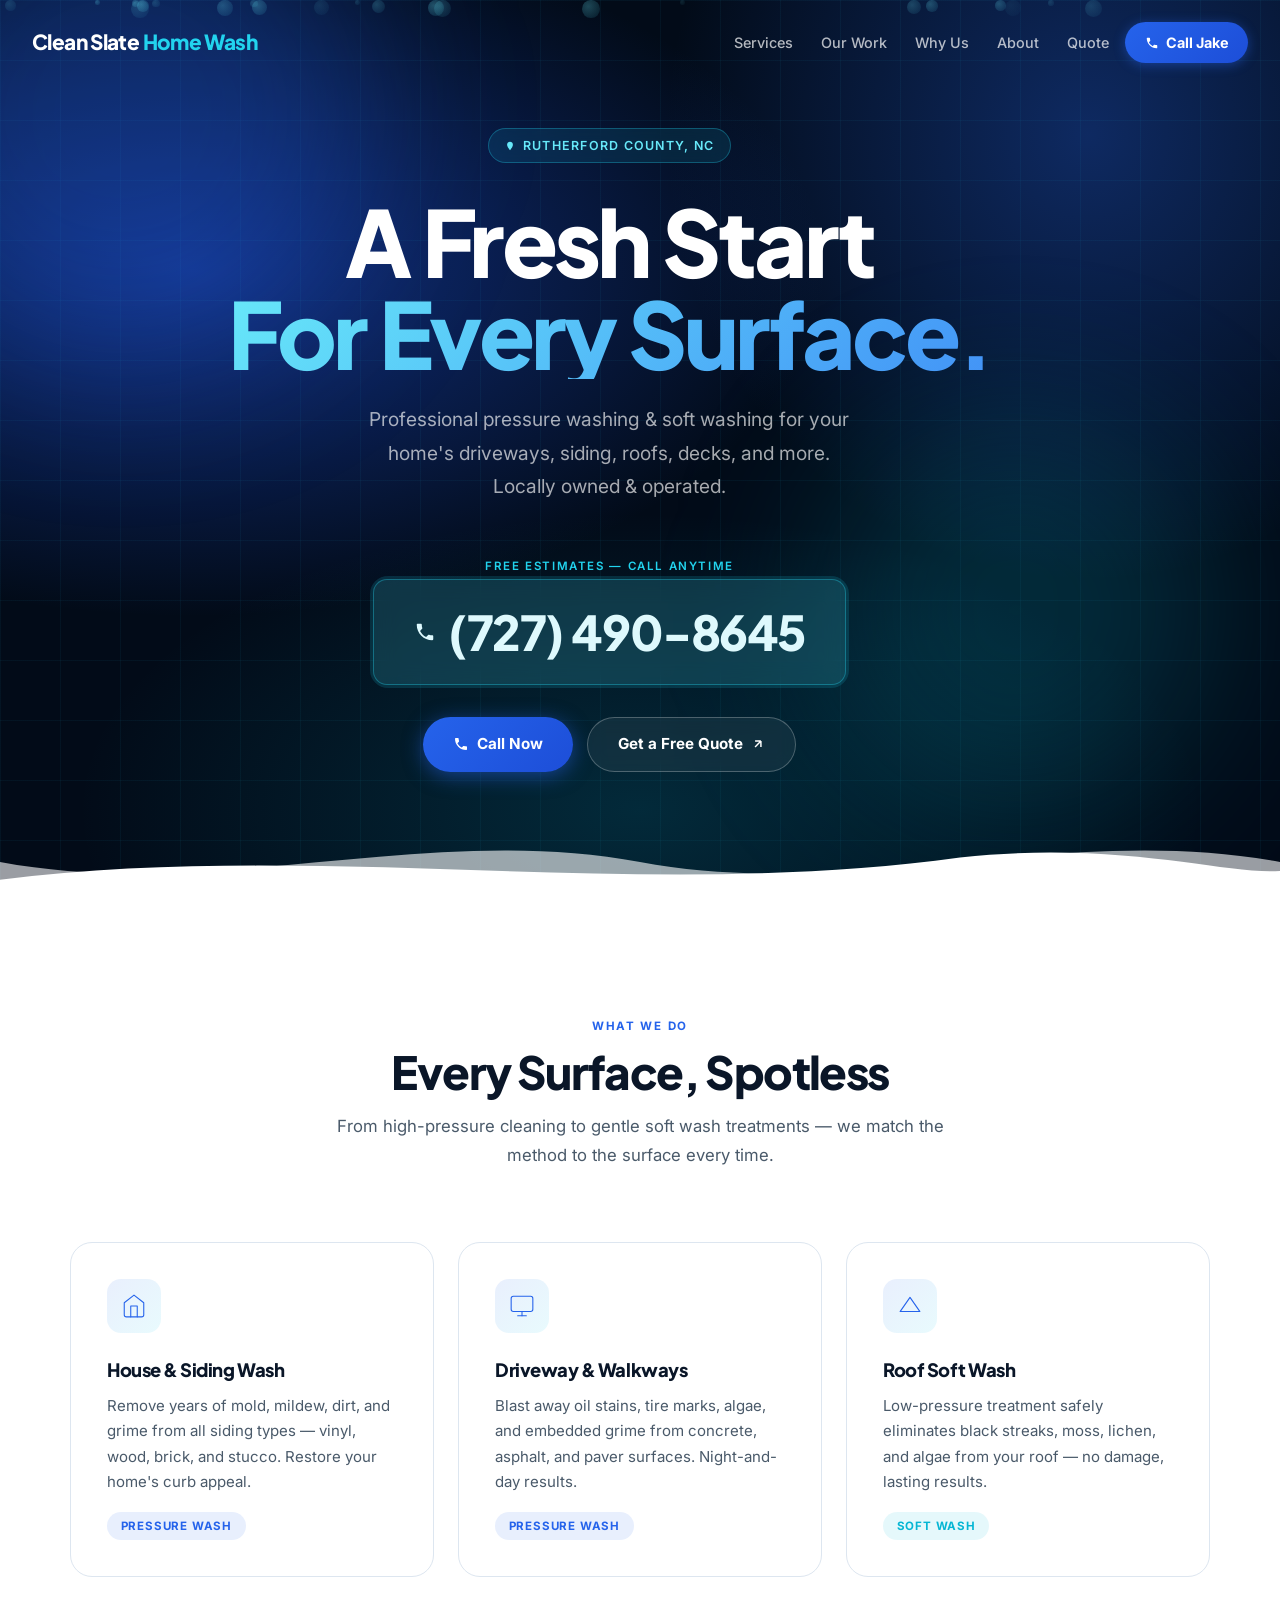
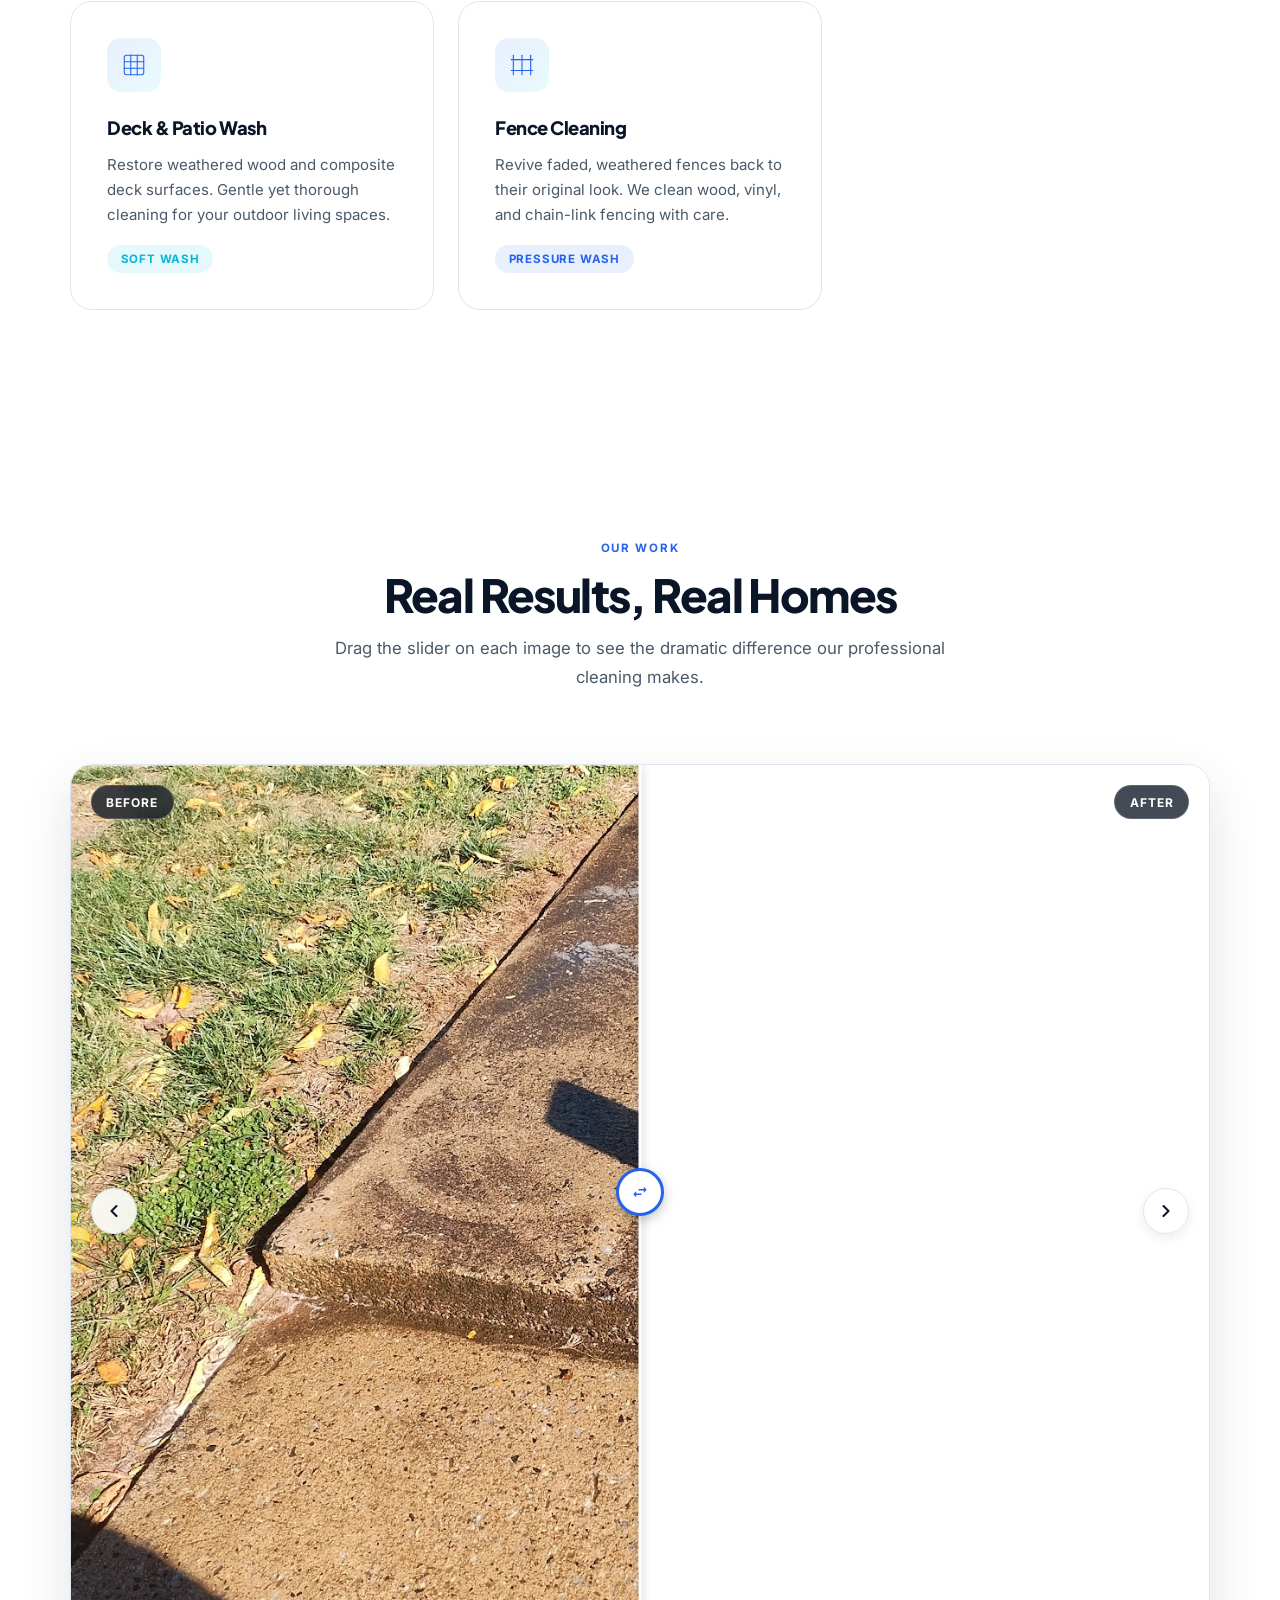
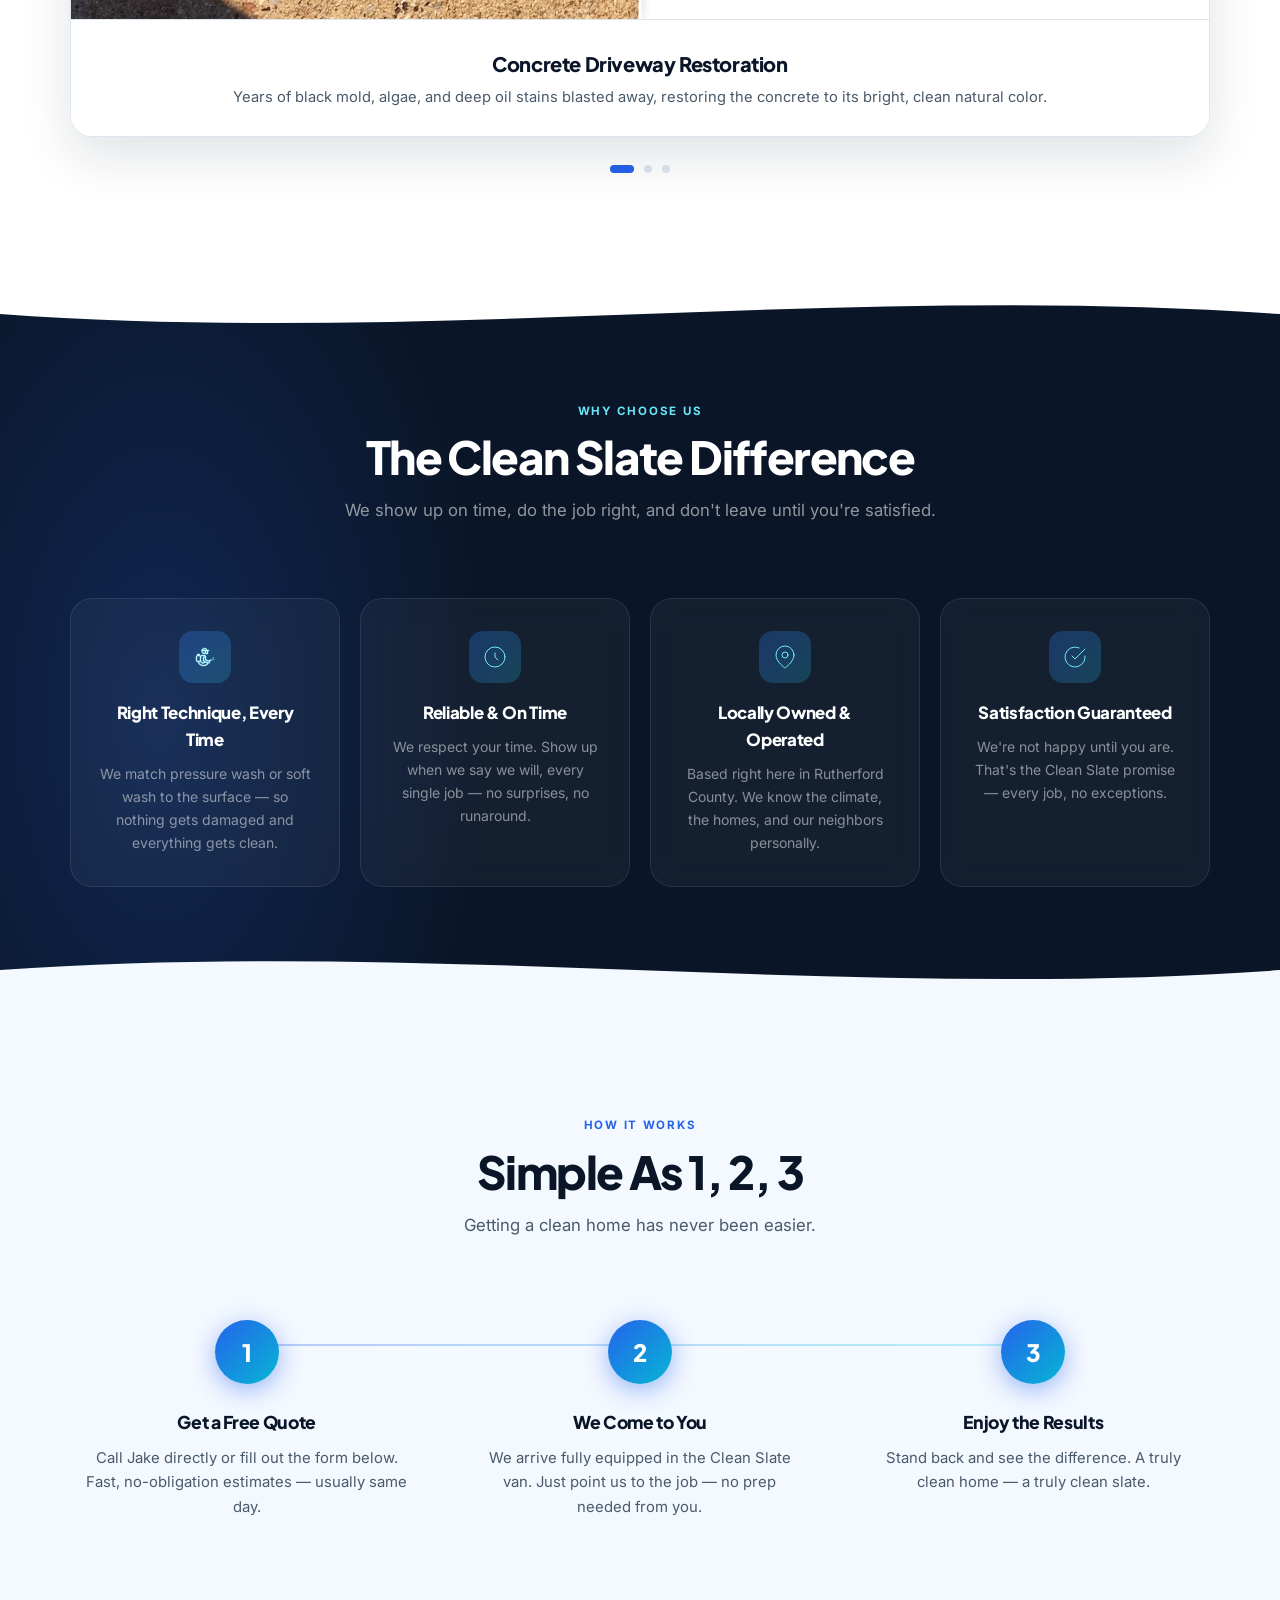
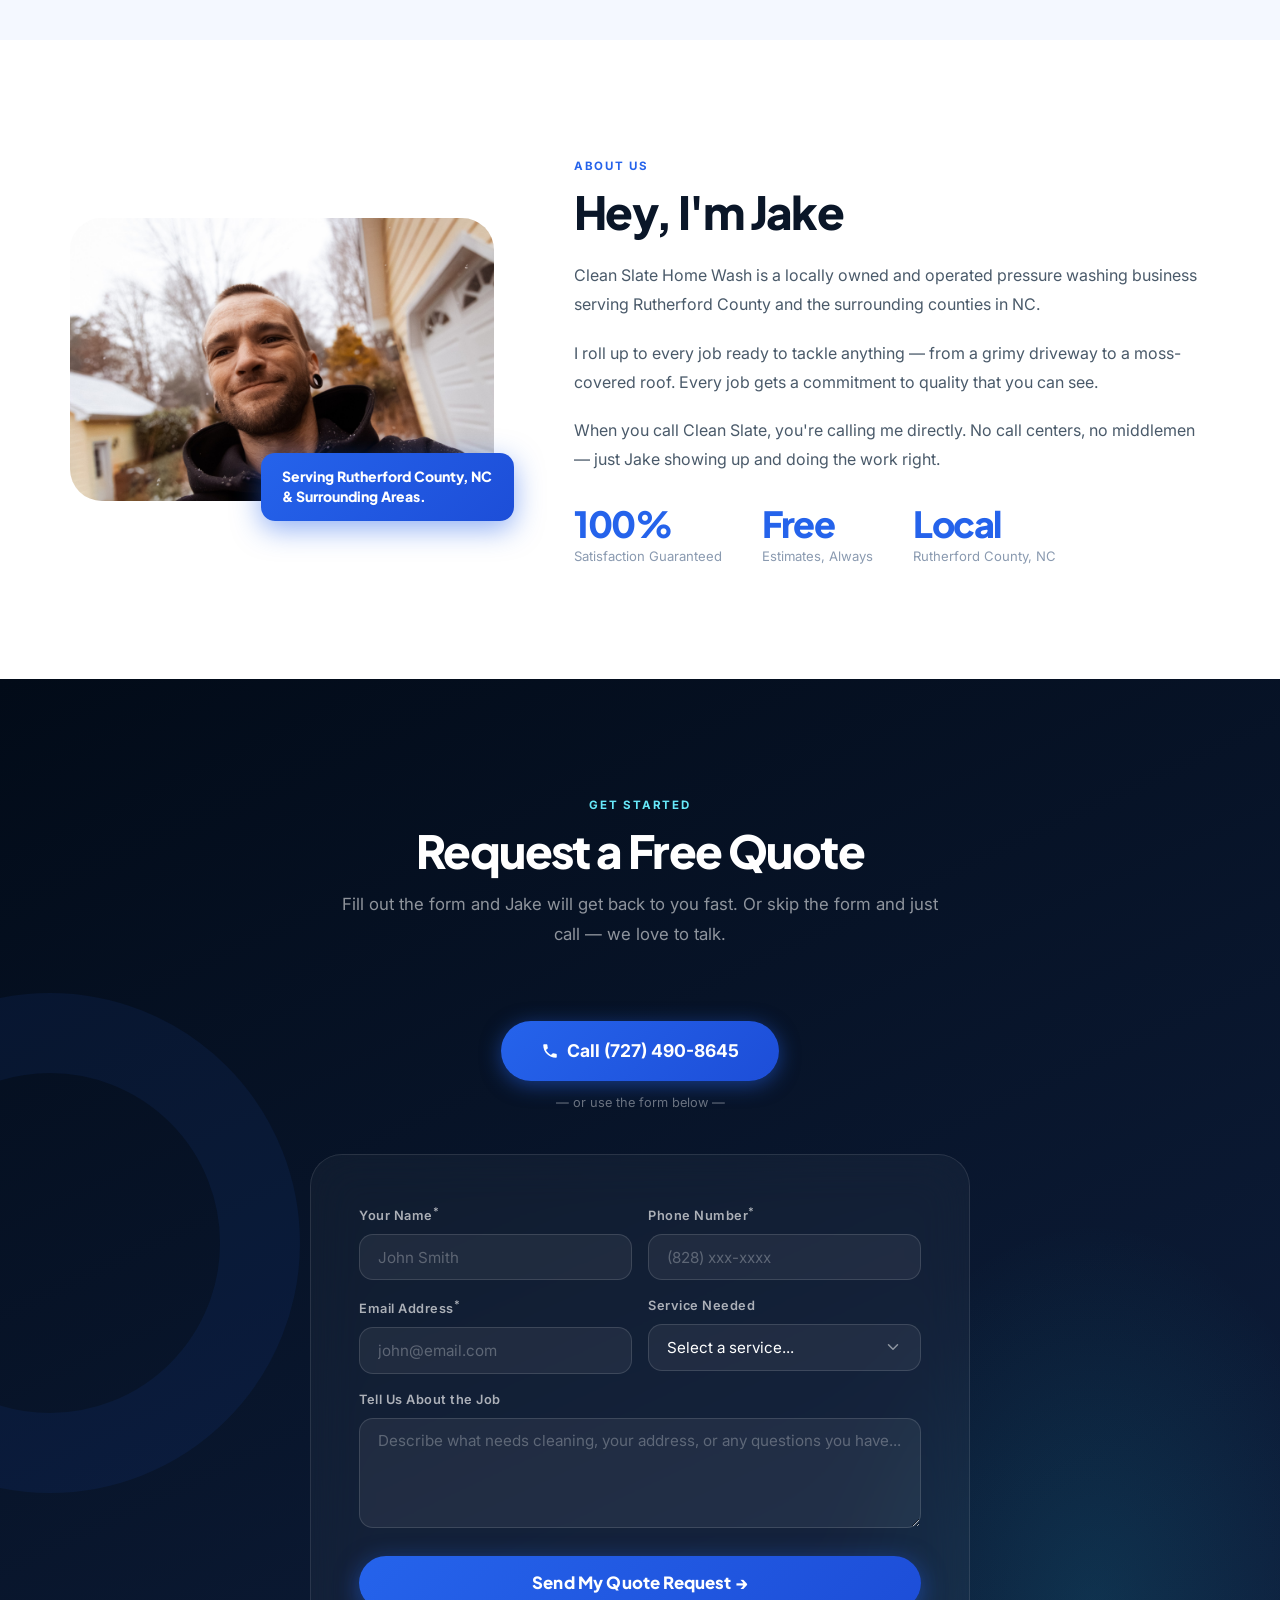
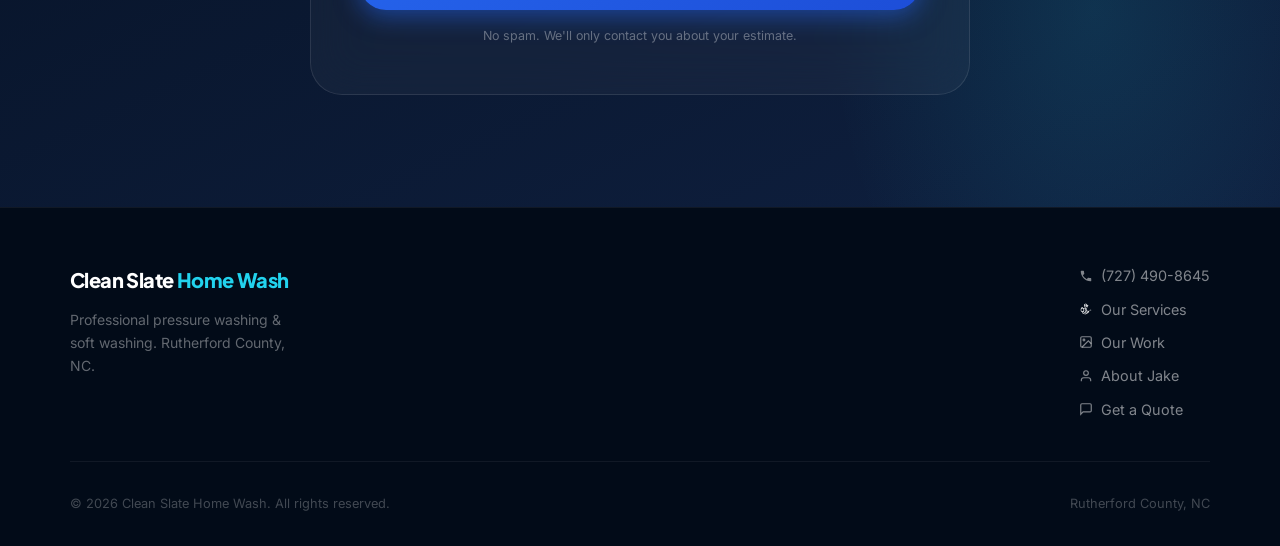
==== index.html @ 09da4b46 "stylesheet unlink" ====
<!DOCTYPE html>
<html lang="en">

<head>
  <meta charset="UTF-8">
  <meta name="viewport" content="width=device-width, initial-scale=1.0">
  <meta name="description"
    content="Clean Slate Home Wash — Professional pressure washing & soft washing in Rutherford County, NC. Driveways, siding, roofs, decks. Call Jake for a free quote!">
  <link rel="icon" href="data:image/svg+xml,%3Csvg xmlns='http://www.w3.org/2000/svg' viewBox='0 0 32 32'%3E%3Cpath d='M16 3C16 3 7 13.5 7 20a9 9 0 0 0 18 0C25 13.5 16 3 16 3Z' fill='%237CCDF4'/%3E%3C/svg%3E">
    <title>Clean Slate Home Wash | Rutherford County, NC</title>
  <link rel="preconnect" href="https://fonts.googleapis.com">
  <link rel="preconnect" href="https://fonts.gstatic.com" crossorigin>
  <link
    href="https://fonts.googleapis.com/css2?family=Inter:wght@300;400;500;600;700&family=Plus+Jakarta+Sans:wght@500;600;700;800;900&display=swap"
    rel="stylesheet">
   <!--<link rel="stylesheet" href="styles.css"> -->
<style>
    /* ============================
       RESET & CUSTOM PROPERTIES
    ============================ */
    *,
    *::before,
    *::after {
      box-sizing: border-box;
      margin: 0;
      padding: 0;
    }

    :root {
      --navy-950: #020b18;
      --navy-900: #050e1e;
      --navy-800: #0a1628;
      --navy-700: #0f2040;
      --navy-600: #163060;
      --blue-500: #1d4ed8;
      --blue-400: #2563eb;
      --blue-300: #3b82f6;
      --cyan-500: #06b6d4;
      --cyan-400: #22d3ee;
      --cyan-300: #67e8f9;
      --white: #ffffff;
      --off-white: #f4f8ff;
      --gray-50: #f0f4fa;
      --gray-100: #dde6f0;
      --gray-400: #8a9ab0;
      --gray-600: #4a5a6a;
      --font-body: 'Inter', system-ui, sans-serif;
      --font-display: 'Plus Jakarta Sans', system-ui, sans-serif;
      --radius: 14px;
      --radius-lg: 22px;
      --radius-xl: 32px;
    }

    html {
      scroll-behavior: smooth;
    }

    body {
      font-family: var(--font-body);
      background: var(--white);
      color: var(--navy-800);
      overflow-x: hidden;
      line-height: 1.6;
    }

    /* ============================
       NAVIGATION
    ============================ */
    nav {
      position: fixed;
      top: 0;
      left: 0;
      right: 0;
      z-index: 200;
      padding: 1.4rem 2rem;
      display: flex;
      align-items: center;
      justify-content: space-between;
      transition: all 0.4s cubic-bezier(0.4, 0, 0.2, 1);
    }

    nav.scrolled {
      background: rgba(5, 14, 30, 0.88);
      backdrop-filter: blur(24px);
      -webkit-backdrop-filter: blur(24px);
      padding: 0.9rem 2rem;
      border-bottom: 1px solid rgba(34, 211, 238, 0.12);
      box-shadow: 0 8px 32px rgba(0, 0, 0, 0.3);
    }

    .nav-logo {
      font-family: var(--font-display);
      font-weight: 900;
      font-size: 1.3rem;
      color: var(--white);
      text-decoration: none;
      letter-spacing: -0.03em;
      line-height: 1;
    }

    .nav-logo span {
      color: var(--cyan-400);
    }

    .nav-right {
      display: flex;
      align-items: center;
      gap: 1rem;
    }

    .nav-links {
      display: flex;
      gap: 1.75rem;
      list-style: none;
    }

    .nav-links a {
      color: rgba(255, 255, 255, 0.7);
      text-decoration: none;
      font-size: 0.9rem;
      font-weight: 500;
      transition: color 0.2s;
    }

    .nav-links a:hover {
      color: var(--white);
    }

    .nav-cta {
      display: flex;
      align-items: center;
      gap: 0.45rem;
      color: var(--white);
      text-decoration: none;
      font-weight: 700;
      font-size: 0.9rem;
      padding: 0.55rem 1.2rem;
      background: linear-gradient(135deg, var(--blue-400), var(--blue-500));
      border-radius: 50px;
      transition: all 0.3s ease;
      box-shadow: 0 2px 12px rgba(37, 99, 235, 0.45);
    }

    .nav-cta:hover {
      transform: translateY(-1px);
      box-shadow: 0 4px 20px rgba(37, 99, 235, 0.6);
    }

    @media (max-width: 680px) {
      .nav-links {
        display: none;
      }

      nav {
        padding: 1rem 1.25rem;
      }

      nav.scrolled {
        padding: 0.75rem 1.25rem;
      }
    }

    /* ============================
       HERO
    ============================ */
    #hero {
      min-height: 100vh;
      position: relative;
      display: flex;
      align-items: center;
      justify-content: center;
      overflow: hidden;
      background: var(--navy-950);
    }

    /* Multi-layer animated gradient */
    .hero-bg {
      position: absolute;
      inset: 0;
      background:
        radial-gradient(ellipse 90% 70% at 15% 30%, rgba(29, 78, 216, 0.55) 0%, transparent 55%),
        radial-gradient(ellipse 60% 90% at 85% 15%, rgba(37, 99, 235, 0.35) 0%, transparent 55%),
        radial-gradient(ellipse 80% 60% at 50% 90%, rgba(6, 182, 212, 0.18) 0%, transparent 55%),
        var(--navy-950);
      animation: heroBgShift 10s ease-in-out infinite alternate;
    }

    @keyframes heroBgShift {
      0% {
        opacity: 1;
        filter: hue-rotate(0deg);
      }

      50% {
        opacity: 0.85;
        filter: hue-rotate(8deg);
      }

      100% {
        opacity: 1;
        filter: hue-rotate(-5deg);
      }
    }

    /* Animated water grid lines */
    .hero-grid {
      position: absolute;
      inset: 0;
      background-image:
        linear-gradient(rgba(34, 211, 238, 0.05) 1px, transparent 1px),
        linear-gradient(90deg, rgba(34, 211, 238, 0.05) 1px, transparent 1px);
      background-size: 60px 60px;
      animation: gridFade 4s ease-in-out infinite alternate;
    }

    @keyframes gridFade {
      0% {
        opacity: 0.6;
      }

      100% {
        opacity: 1;
      }
    }

    /* Floating bubbles */
    .bubbles {
      position: absolute;
      inset: 0;
      pointer-events: none;
    }

    .bubble {
      position: absolute;
      border-radius: 50%;
      background: radial-gradient(circle at 35% 35%, rgba(103, 232, 249, 0.55), rgba(34, 211, 238, 0.12));
      animation: bubbleRise linear infinite;
    }

    @keyframes bubbleRise {
      0% {
        transform: translateY(110vh) scale(0.2);
        opacity: 0;
      }

      10% {
        opacity: 1;
      }

      85% {
        opacity: 0.6;
      }

      100% {
        transform: translateY(-15vh) scale(1);
        opacity: 0;
      }
    }

    /* Glow orbs */
    .hero-orb {
      position: absolute;
      border-radius: 50%;
      filter: blur(80px);
      pointer-events: none;
    }

    .orb-1 {
      width: 500px;
      height: 500px;
      background: rgba(37, 99, 235, 0.25);
      top: -15%;
      left: -10%;
      animation: orbDrift 12s ease-in-out infinite alternate;
    }

    .orb-2 {
      width: 400px;
      height: 400px;
      background: rgba(6, 182, 212, 0.18);
      bottom: 10%;
      right: 5%;
      animation: orbDrift 14s ease-in-out infinite alternate-reverse;
    }

    @keyframes orbDrift {
      0% {
        transform: translate(0, 0);
      }

      100% {
        transform: translate(40px, 30px);
      }
    }

    .hero-content {
      position: relative;
      z-index: 2;
      text-align: center;
      padding: 2rem 1.5rem;
      max-width: 840px;
    }

    .hero-badge {
      display: inline-flex;
      align-items: center;
      gap: 0.5rem;
      background: rgba(34, 211, 238, 0.1);
      border: 1px solid rgba(34, 211, 238, 0.3);
      color: var(--cyan-300);
      padding: 0.4rem 1rem;
      border-radius: 50px;
      font-size: 0.78rem;
      font-weight: 600;
      letter-spacing: 0.1em;
      text-transform: uppercase;
      margin-bottom: 2rem;
      backdrop-filter: blur(8px);
    }

    .hero-title {
      font-family: var(--font-display);
      font-size: clamp(3rem, 8vw, 5.75rem);
      font-weight: 900;
      line-height: 1.0;
      letter-spacing: -0.04em;
      color: var(--white);
      margin-bottom: 1.5rem;
    }

    .hero-title .line2 {
      display: block;
      background: linear-gradient(135deg, var(--cyan-300) 0%, var(--blue-300) 60%, var(--cyan-400) 100%);
      -webkit-background-clip: text;
      -webkit-text-fill-color: transparent;
      background-clip: text;
      background-size: 200% 200%;
      animation: gradientText 4s ease-in-out infinite alternate;
    }

    @keyframes gradientText {
      0% {
        background-position: 0% 50%;
      }

      100% {
        background-position: 100% 50%;
      }
    }

    .hero-sub {
      font-size: clamp(1rem, 2.5vw, 1.2rem);
      color: rgba(255, 255, 255, 0.65);
      max-width: 540px;
      margin: 0 auto 3rem;
      line-height: 1.75;
    }

    .hero-phone-block {
      display: inline-flex;
      flex-direction: column;
      align-items: center;
      gap: 0.25rem;
      margin-bottom: 2rem;
    }

    .hero-phone-label {
      font-size: 0.72rem;
      letter-spacing: 0.14em;
      text-transform: uppercase;
      color: var(--cyan-400);
      font-weight: 600;
    }

    .hero-phone-link {
      display: inline-flex;
      align-items: center;
      gap: 0.75rem;
      color: var(--white);
      text-decoration: none;
      font-family: var(--font-display);
      font-size: clamp(2rem, 5vw, 3rem);
      font-weight: 900;
      letter-spacing: -0.03em;
      padding: 0.85rem 2.5rem;
      background: rgba(255, 255, 255, 0.04);
      border: 1.5px solid rgba(34, 211, 238, 0.35);
      border-radius: var(--radius);
      backdrop-filter: blur(12px);
      transition: all 0.3s ease;
      position: relative;
    }

    .hero-phone-link::before {
      content: '';
      position: absolute;
      inset: -4px;
      border-radius: calc(var(--radius) + 4px);
      background: rgba(34, 211, 238, 0.15);
      animation: phonePulse 2.4s ease-out infinite;
    }

    @keyframes phonePulse {
      0% {
        transform: scale(1);
        opacity: 0.7;
      }

      100% {
        transform: scale(1.08);
        opacity: 0;
      }
    }

    .hero-phone-link:hover {
      background: rgba(34, 211, 238, 0.1);
      border-color: var(--cyan-400);
      transform: scale(1.02);
    }

    .hero-actions {
      display: flex;
      gap: 0.875rem;
      justify-content: center;
      flex-wrap: wrap;
    }

    .btn {
      display: inline-flex;
      align-items: center;
      gap: 0.5rem;
      padding: 0.875rem 1.875rem;
      border-radius: 50px;
      font-family: var(--font-body);
      font-weight: 700;
      font-size: 0.95rem;
      text-decoration: none;
      border: none;
      cursor: pointer;
      transition: all 0.3s cubic-bezier(0.4, 0, 0.2, 1);
    }

    .btn-blue {
      background: linear-gradient(135deg, var(--blue-400), var(--blue-500));
      color: var(--white);
      box-shadow: 0 4px 20px rgba(37, 99, 235, 0.5);
    }

    .btn-blue:hover {
      transform: translateY(-2px);
      box-shadow: 0 8px 32px rgba(37, 99, 235, 0.65);
    }

    .btn-ghost {
      background: rgba(255, 255, 255, 0.06);
      color: var(--white);
      border: 1.5px solid rgba(255, 255, 255, 0.25);
      backdrop-filter: blur(8px);
    }

    .btn-ghost:hover {
      border-color: rgba(34, 211, 238, 0.7);
      color: var(--cyan-300);
      background: rgba(34, 211, 238, 0.08);
      transform: translateY(-2px);
    }

    /* Scroll cue */
    /* .scroll-cue {
      position: absolute;
      bottom: 4.5rem;
      left: 50%;
      transform: translateX(-50%);
      display: flex;
      flex-direction: column;
      align-items: center;
      gap: 0.4rem;
      color: rgba(255,255,255,0.35);
      font-size: 0.7rem;
      letter-spacing: 0.12em;
      text-transform: uppercase;
      animation: scrollBounce 2s ease-in-out infinite;
    } */
    @keyframes scrollBounce {

      0%,
      100% {
        transform: translateX(-50%) translateY(0);
      }

      50% {
        transform: translateX(-50%) translateY(7px);
      }
    }

    /* Wave bottom */
    .hero-wave {
      position: absolute;
      bottom: -2px;
      left: 0;
      width: 100%;
      overflow: hidden;
      line-height: 0;
    }

    .hero-wave svg {
      display: block;
      width: 100%;
    }

    /* ============================
       SECTION BASE STYLES
    ============================ */
    section {
      position: relative;
    }

    .container {
      max-width: 1140px;
      margin: 0 auto;
      padding: 0 2rem;
    }

    .section-pad {
      padding: 7rem 0;
    }

    .section-header {
      text-align: center;
      max-width: 620px;
      margin: 0 auto 4.5rem;
    }

    .eyebrow {
      display: inline-block;
      font-size: 0.72rem;
      font-weight: 700;
      letter-spacing: 0.15em;
      text-transform: uppercase;
      color: var(--blue-400);
      margin-bottom: 0.75rem;
    }

    .eyebrow.light {
      color: var(--cyan-300);
    }

    .section-title {
      font-family: var(--font-display);
      font-size: clamp(1.9rem, 4vw, 2.85rem);
      font-weight: 900;
      letter-spacing: -0.035em;
      line-height: 1.1;
      color: var(--navy-800);
      margin-bottom: 0.875rem;
    }

    .section-title.light {
      color: var(--white);
    }

    .section-desc {
      font-size: 1.05rem;
      line-height: 1.75;
      color: var(--gray-600);
    }

    .section-desc.light {
      color: rgba(255, 255, 255, 0.55);
    }

    /* ============================
       SERVICES
    ============================ */
    #services {
      background: var(--white);
    }

    .services-grid {
      display: grid;
      grid-template-columns: repeat(auto-fit, minmax(300px, 1fr));
      gap: 1.5rem;
    }

    .service-card {
      background: var(--white);
      border: 1.5px solid var(--gray-100);
      border-radius: var(--radius-lg);
      padding: 2.25rem;
      transition: all 0.35s cubic-bezier(0.25, 0.46, 0.45, 0.94);
      position: relative;
      overflow: hidden;
    }

    .service-card::after {
      content: '';
      position: absolute;
      top: 0;
      left: 0;
      right: 0;
      height: 3px;
      background: linear-gradient(90deg, var(--blue-400), var(--cyan-400));
      opacity: 0;
      transition: opacity 0.3s ease;
    }

    .service-card:hover {
      transform: translateY(-7px);
      border-color: rgba(37, 99, 235, 0.18);
      box-shadow: 0 24px 64px rgba(10, 22, 40, 0.13);
    }

    .service-card:hover::after {
      opacity: 1;
    }

    .service-icon-wrap {
      width: 54px;
      height: 54px;
      background: linear-gradient(135deg, rgba(37, 99, 235, 0.1), rgba(34, 211, 238, 0.1));
      border-radius: 14px;
      display: flex;
      align-items: center;
      justify-content: center;
      margin-bottom: 1.35rem;
      transition: transform 0.3s ease;
    }

    .service-card:hover .service-icon-wrap {
      transform: scale(1.1) rotate(-3deg);
    }

    .service-icon-wrap svg {
      width: 26px;
      height: 26px;
      stroke: var(--blue-400);
    }

    .service-name {
      font-family: var(--font-display);
      font-size: 1.15rem;
      font-weight: 800;
      color: var(--navy-800);
      margin-bottom: 0.55rem;
      letter-spacing: -0.025em;
    }

    .service-body {
      color: var(--gray-600);
      font-size: 0.94rem;
      line-height: 1.68;
    }

    .service-pill {
      display: inline-block;
      margin-top: 1.1rem;
      font-size: 0.72rem;
      font-weight: 700;
      letter-spacing: 0.07em;
      text-transform: uppercase;
      padding: 0.3rem 0.85rem;
      border-radius: 50px;
    }

    .pill-pressure {
      background: rgba(37, 99, 235, 0.1);
      color: var(--blue-400);
    }

    .pill-soft {
      background: rgba(6, 182, 212, 0.1);
      color: var(--cyan-500);
    }

    /* ============================
       WHY US (dark)
    ============================ */
    #why-us {
      background: var(--navy-800);
      overflow: hidden;
    }

    #why-us::before {
      content: '';
      position: absolute;
      top: -30%;
      left: -15%;
      width: 55%;
      height: 180%;
      background: radial-gradient(ellipse, rgba(37, 99, 235, 0.22) 0%, transparent 65%);
      pointer-events: none;
    }

    .why-wave-top {
      position: absolute;
      top: -2px;
      left: 0;
      width: 100%;
      overflow: hidden;
      line-height: 0;
    }

    .why-wave-top svg {
      display: block;
      width: 100%;
    }

    .why-wave-bot {
      position: absolute;
      bottom: -2px;
      left: 0;
      width: 100%;
      overflow: hidden;
      line-height: 0;
    }

    .why-wave-bot svg {
      display: block;
      width: 100%;
    }

    .why-grid {
      display: grid;
      grid-template-columns: repeat(auto-fit, minmax(220px, 1fr));
      gap: 1.25rem;
    }

    .why-card {
      background: rgba(255, 255, 255, 0.04);
      border: 1px solid rgba(255, 255, 255, 0.09);
      border-radius: var(--radius-lg);
      padding: 2rem 1.75rem;
      text-align: center;
      backdrop-filter: blur(12px);
      transition: all 0.3s ease;
      mix-blend-mode: screen;
    }

    .why-card:hover {
      background: rgba(255, 255, 255, 0.08);
      border-color: rgba(34, 211, 238, 0.3);
      transform: translateY(-5px);
    }

    .why-icon-wrap {
      width: 52px;
      height: 52px;
      background: linear-gradient(135deg, rgba(37, 99, 235, 0.3), rgba(34, 211, 238, 0.2));
      border-radius: 14px;
      display: flex;
      align-items: center;
      justify-content: center;
      margin: 0 auto 1.1rem;
    }

    .why-icon-wrap svg {
      width: 24px;
      height: 24px;
      stroke: var(--cyan-300);
    }

    .why-title {
      font-family: var(--font-display);
      font-size: 1.05rem;
      font-weight: 800;
      color: var(--white);
      margin-bottom: 0.5rem;
      letter-spacing: -0.02em;
    }

    .why-body {
      color: rgba(255, 255, 255, 0.5);
      font-size: 0.875rem;
      line-height: 1.65;
    }

    /* ============================
       PROCESS
    ============================ */
    #process {
      background: var(--off-white);
    }

    .process-row {
      display: grid;
      grid-template-columns: repeat(3, 1fr);
      gap: 2.5rem;
      position: relative;
    }

    /* Connecting line */
    .process-row::before {
      content: '';
      position: absolute;
      top: 32px;
      left: calc(16.66% + 1rem);
      right: calc(16.66% + 1rem);
      height: 2px;
      background: linear-gradient(90deg, var(--blue-400), var(--cyan-400));
      opacity: 0.3;
    }

    @media (max-width: 640px) {
      .process-row {
        grid-template-columns: 1fr;
      }

      .process-row::before {
        display: none;
      }
    }

    .process-step {
      text-align: center;
      padding: 0.5rem 1rem;
    }

    .step-num {
      width: 64px;
      height: 64px;
      background: linear-gradient(135deg, var(--blue-400), var(--cyan-500));
      border-radius: 50%;
      display: flex;
      align-items: center;
      justify-content: center;
      margin: 0 auto 1.5rem;
      font-family: var(--font-display);
      font-size: 1.5rem;
      font-weight: 900;
      color: var(--white);
      box-shadow: 0 6px 24px rgba(37, 99, 235, 0.45);
      position: relative;
      z-index: 1;
    }

    .step-title {
      font-family: var(--font-display);
      font-size: 1.1rem;
      font-weight: 800;
      color: var(--navy-800);
      margin-bottom: 0.6rem;
      letter-spacing: -0.02em;
    }

    .step-body {
      font-size: 0.93rem;
      color: var(--gray-600);
      line-height: 1.65;
    }

    /* ============================
       ABOUT
    ============================ */
    #about {
      background: var(--white);
    }

    .about-grid {
      display: grid;
      grid-template-columns: 1fr 1.5fr;
      gap: 5rem;
      align-items: center;
    }

    @media (max-width: 760px) {
      .about-grid {
        grid-template-columns: 1fr;
        gap: 2.5rem;
      }
    }

    .about-visual {
      position: relative;
    }

    .van-card {
      background: linear-gradient(150deg, var(--navy-700), var(--navy-600));
      border-radius: var(--radius-xl);
      /* aspect-ratio: 4/5; */
      display: flex;
      flex-direction: column;
      align-items: center;
      justify-content: center;
      gap: 1rem;
      position: relative;
      overflow: hidden;
    }

    /* CSS van illustration */
    .van-svg-wrap {
      position: relative;
      z-index: 1;
    }

    .van-glow {
      position: absolute;
      inset: 0;
      background: radial-gradient(ellipse 70% 60% at 50% 60%, rgba(37, 99, 235, 0.35) 0%, transparent 65%);
    }

    .van-label {
      position: relative;
      z-index: 1;
      color: rgba(255, 255, 255, 0.5);
      font-size: 0.85rem;
      font-weight: 500;
      letter-spacing: 0.04em;
    }

    .about-badge {
      position: absolute;
      bottom: -1.25rem;
      right: -1.25rem;
      background: linear-gradient(135deg, var(--blue-400), var(--blue-500));
      color: var(--white);
      padding: 0.875rem 1.35rem;
      border-radius: var(--radius);
      font-family: var(--font-display);
      font-weight: 800;
      font-size: 0.875rem;
      line-height: 1.4;
      box-shadow: 0 8px 28px rgba(37, 99, 235, 0.5);
    }

    .about-text .section-header {
      text-align: left;
      margin: 0 0 1.5rem;
    }

    .about-body {
      color: var(--gray-600);
      line-height: 1.8;
      margin-bottom: 1.25rem;
      font-size: 1rem;
    }

    .about-stats {
      display: flex;
      gap: 2.5rem;
      flex-wrap: wrap;
      margin-top: 2rem;
    }

    .stat-num {
      font-family: var(--font-display);
      font-size: 2.25rem;
      font-weight: 900;
      letter-spacing: -0.04em;
      color: var(--blue-400);
      line-height: 1;
    }

    .stat-lbl {
      font-size: 0.82rem;
      color: var(--gray-400);
      margin-top: 0.25rem;
    }

    /* ============================
       QUOTE FORM
    ============================ */
    #quote {
      background: linear-gradient(155deg, var(--navy-950) 0%, var(--navy-700) 100%);
      overflow: hidden;
    }

    #quote::after {
      content: '';
      position: absolute;
      bottom: -20%;
      right: -8%;
      width: 45%;
      height: 75%;
      background: radial-gradient(ellipse, rgba(34, 211, 238, 0.12) 0%, transparent 65%);
      pointer-events: none;
    }

    /* water ripple decoration */
    .ripple-bg {
      position: absolute;
      top: 50%;
      left: -200px;
      transform: translateY(-50%);
      width: 500px;
      height: 500px;
      border-radius: 50%;
      border: 80px solid rgba(37, 99, 235, 0.08);
      pointer-events: none;
    }

    .form-card {
      max-width: 660px;
      margin: 0 auto;
      background: rgba(255, 255, 255, 0.04);
      border: 1px solid rgba(255, 255, 255, 0.1);
      border-radius: var(--radius-xl);
      padding: 3rem;
      backdrop-filter: blur(24px);
      -webkit-backdrop-filter: blur(24px);
      position: relative;
      z-index: 1;
    }

    .form-grid {
      display: grid;
      grid-template-columns: 1fr 1fr;
      gap: 1rem;
      margin-bottom: 1rem;
    }

    @media (max-width: 520px) {
      .form-grid {
        grid-template-columns: 1fr;
      }

      .form-card {
        padding: 2rem 1.5rem;
      }
    }

    .form-group {
      display: flex;
      flex-direction: column;
      gap: 0.45rem;
    }

    .form-group.span-2 {
      grid-column: 1 / -1;
    }

    label {
      font-size: 0.8rem;
      font-weight: 600;
      color: rgba(255, 255, 255, 0.65);
      letter-spacing: 0.04em;
    }

    input,
    select,
    textarea {
      width: 100%;
      padding: 0.8rem 1.1rem;
      background: rgba(255, 255, 255, 0.06);
      border: 1.5px solid rgba(255, 255, 255, 0.13);
      border-radius: var(--radius);
      color: var(--white);
      font-family: var(--font-body);
      font-size: 0.95rem;
      outline: none;
      transition: border-color 0.25s, box-shadow 0.25s, background 0.25s;
      appearance: none;
    }

    select {
      background-image: url("data:image/svg+xml;charset=UTF-8,%3csvg xmlns='http://www.w3.org/2000/svg' viewBox='0 0 24 24' fill='none' stroke='rgba(255, 255, 255, 0.5)' stroke-width='2' stroke-linecap='round' stroke-linejoin='round'%3e%3cpolyline points='6 9 12 15 18 9'%3e%3c/polyline%3e%3c/svg%3e");
      background-repeat: no-repeat;
      background-position: right 1.1rem center;
      background-size: 1.2em;
      padding-right: 2.8rem;
    }

    input::placeholder,
    textarea::placeholder {
      color: rgba(255, 255, 255, 0.28);
    }

    select option {
      background: var(--navy-800);
      color: var(--white);
    }

    input:focus,
    select:focus,
    textarea:focus {
      border-color: var(--cyan-400);
      background: rgba(255, 255, 255, 0.1);
      box-shadow: 0 0 0 3px rgba(34, 211, 238, 0.14);
    }

    textarea {
      resize: vertical;
      min-height: 110px;
    }

    .btn-submit {
      width: 100%;
      margin-top: 0.75rem;
      padding: 1.05rem;
      background: linear-gradient(135deg, var(--blue-400), var(--blue-500));
      color: var(--white);
      border: none;
      border-radius: 50px;
      font-family: var(--font-display);
      font-size: 1.05rem;
      font-weight: 800;
      cursor: pointer;
      transition: all 0.3s ease;
      letter-spacing: 0.01em;
      box-shadow: 0 6px 24px rgba(37, 99, 235, 0.55);
    }

    .btn-submit:hover {
      transform: translateY(-2px);
      box-shadow: 0 10px 36px rgba(37, 99, 235, 0.65);
    }

    .btn-submit:disabled {
      background: linear-gradient(135deg, #059669, #047857);
      cursor: default;
      transform: none;
      box-shadow: 0 4px 16px rgba(5, 150, 105, 0.4);
    }

    .form-note {
      text-align: center;
      margin-top: 1rem;
      font-size: 0.78rem;
      color: rgba(255, 255, 255, 0.35);
    }

    /* ============================
       FOOTER
    ============================ */
    footer {
      background: var(--navy-950);
      border-top: 1px solid rgba(255, 255, 255, 0.06);
      padding: 3.5rem 2rem 2rem;
    }

    .footer-inner {
      max-width: 1140px;
      margin: 0 auto;
      display: flex;
      flex-wrap: wrap;
      gap: 2.5rem;
      justify-content: space-between;
      align-items: flex-start;
      padding-bottom: 2.5rem;
      border-bottom: 1px solid rgba(255, 255, 255, 0.06);
    }

    .footer-logo {
      font-family: var(--font-display);
      font-weight: 900;
      font-size: 1.25rem;
      color: var(--white);
      text-decoration: none;
      letter-spacing: -0.03em;
      display: block;
      margin-bottom: 0.75rem;
    }

    .footer-logo span {
      color: var(--cyan-400);
    }

    .footer-tag {
      color: rgba(255, 255, 255, 0.38);
      font-size: 0.875rem;
      line-height: 1.65;
      max-width: 230px;
    }

    .footer-links {
      display: flex;
      flex-direction: column;
      gap: 0.65rem;
    }

    .footer-links a {
      color: rgba(255, 255, 255, 0.5);
      text-decoration: none;
      font-size: 0.9rem;
      display: flex;
      align-items: center;
      gap: 0.5rem;
      transition: color 0.2s;
    }

    .footer-links a:hover {
      color: var(--cyan-400);
    }

    .footer-links svg {
      width: 14px;
      height: 14px;
      flex-shrink: 0;
    }

    .footer-bottom {
      max-width: 1140px;
      margin: 2rem auto 0;
      display: flex;
      flex-wrap: wrap;
      justify-content: space-between;
      gap: 0.75rem;
      font-size: 0.8rem;
      color: rgba(255, 255, 255, 0.25);
    }

    /* ============================
       SCROLL REVEAL
    ============================ */
    .reveal {
      opacity: 0;
      transform: translateY(28px);
      transition: opacity 0.65s ease, transform 0.65s ease;
    }

    .reveal.is-visible {
      opacity: 1;
      transform: translateY(0);
    }

    .reveal-d1 {
      transition-delay: 0.1s;
    }

    .reveal-d2 {
      transition-delay: 0.2s;
    }

    .reveal-d3 {
      transition-delay: 0.3s;
    }

    .reveal-d4 {
      transition-delay: 0.4s;
    }

    .reveal-d5 {
      transition-delay: 0.5s;
    }

    /* ============================
       RESPONSIVE HELPERS
    ============================ */
    @media (max-width: 900px) {
      .section-pad {
        padding: 5rem 0;
      }

      .container {
        padding: 0 1.25rem;
      }
    }

    @media (max-width: 480px) {
      .hero-phone-link {
        font-size: 1.75rem;
        padding: 0.75rem 1.5rem;
      }
    }



/* ---------- Before / after ---------- */
  .ba-tile{
    grid-column:span 12;
    padding:0;
    gap:0;
    overflow:hidden;
  }
  .ba:has(.ba-range:focus-visible){
    outline:2px solid var(--rinse);
    outline-offset:-4px;
  }
  .ba{
    position:relative;
    aspect-ratio:21/9;
    --pos:55%;
    cursor:ew-resize;
  }
  .ba-layer{ position:absolute; inset:0; }
  /* Clean siding.  Swap: replace these two layers' backgrounds with your
     R6 / drone shots — .ba-after gets the clean photo, .ba-before the dirty one. */
  /*.ba-after{
    background:
      linear-gradient(180deg, rgba(10,33,56,.55) 0%, transparent 9%),
      linear-gradient(160deg, rgba(124,205,244,.10), transparent 55%),
      repeating-linear-gradient(180deg, #DCE9F2 0 26px, #C2D6E4 26px 30px);
  }
  .ba-before{
    clip-path:inset(0 calc(100% - var(--pos)) 0 0);
    background:
      linear-gradient(180deg, rgba(10,25,20,.6) 0%, transparent 9%),
      radial-gradient(340px 220px at 22% 78%, rgba(56,66,42,.5), transparent 70%),
      radial-gradient(280px 200px at 68% 30%, rgba(64,70,48,.38), transparent 70%),
      linear-gradient(160deg, rgba(84,88,58,.42), rgba(50,62,55,.5)),
      repeating-linear-gradient(180deg, #9BA48F 0 26px, #7C8674 26px 30px);
  }*/



    /* ============================
       BEFORE/AFTER SHOWCASE
    ============================ */
    #showcase {
      background: var(--white);
      position: relative;
    }

    .carousel-container {
      position: relative;
      max-width: 98vw;
      margin: 0 auto;
      overflow: hidden;
      border-radius: var(--radius-lg);
      box-shadow: 0 20px 50px rgba(10, 22, 40, 0.12);
      border: 1px solid var(--gray-100);
    }

    .carousel-slides {
      display: flex;
      transition: transform 0.5s cubic-bezier(0.4, 0, 0.2, 1);
    }

    .carousel-slide {
      flex: 0 0 100%;
      min-width: 0;
      box-sizing: border-box;
      position: relative;
      background: var(--white);
    }

    /* Comparison Slider */
    .slider-wrapper {
      position: relative;
      width: 100%;
      aspect-ratio: 4/3;
      overflow: hidden;
      user-select: none;
      -webkit-user-select: none;
    }

    @media (max-width: 640px) {
      .slider-wrapper {
        aspect-ratio: 1.2/1;
      }
    }

    .slider-img {
      position: absolute;
      top: 0;
      left: 0;
      width: 100%;
      height: 100%;
      object-fit: cover;
      pointer-events: none;
    }

    .slider-img.img-after {
      z-index: 1;
    }

    .slider-img.img-before {
      z-index: 2;
      clip-path: inset(0 calc(100% - var(--position, 50%)) 0 0);
    }

    /* Comparison labels */
    .slider-label {
      position: absolute;
      top: 1.25rem;
      padding: 0.4rem 0.9rem;
      background: rgba(5, 14, 30, 0.75);
      backdrop-filter: blur(8px);
      -webkit-backdrop-filter: blur(8px);
      border: 1px solid rgba(255, 255, 255, 0.15);
      color: var(--white);
      font-size: 0.75rem;
      font-weight: 700;
      letter-spacing: 0.08em;
      text-transform: uppercase;
      border-radius: 50px;
      z-index: 3;
      pointer-events: none;
      transition: opacity 0.3s ease;
    }

    .label-before {
      left: 1.25rem;
    }

    .label-after {
      right: 1.25rem;
    }

    /* Draggable Range input */
    .slider-input {
      position: absolute;
      inset: 0;
      width: 100%;
      height: 100%;
      opacity: 0;
      z-index: 5;
      cursor: ew-resize;
      margin: 0;
    }

    /* Slider Bar Divider Line */
    .slider-divider {
      position: absolute;
      top: 0;
      bottom: 0;
      left: var(--position, 50%);
      width: 3px;
      background: var(--white);
      z-index: 4;
      pointer-events: none;
      transform: translateX(-50%);
      box-shadow: 0 0 10px rgba(0, 0, 0, 0.3);
    }

    /* Circular Draggable Handle */
    .slider-handle {
      position: absolute;
      top: 50%;
      left: var(--position, 50%);
      width: 48px;
      height: 48px;
      border-radius: 50%;
      background: var(--white);
      border: 3px solid var(--blue-400);
      z-index: 4;
      pointer-events: none;
      transform: translate(-50%, -50%);
      box-shadow: 0 4px 12px rgba(10, 22, 40, 0.25);
      display: flex;
      align-items: center;
      justify-content: center;
      transition: transform 0.25s cubic-bezier(0.2, 0.8, 0.2, 1), background-color 0.2s, border-color 0.2s;
    }

    /* Handle arrows */
    .slider-handle svg {
      width: 18px;
      height: 18px;
      fill: var(--blue-400);
      transition: fill 0.2s;
    }

    /* Active States via range input focus/hover */
    .slider-wrapper:hover .slider-handle {
      transform: translate(-50%, -50%) scale(1.08);
      border-color: var(--cyan-500);
    }
    
    .slider-wrapper:hover .slider-handle svg {
      fill: var(--cyan-500);
    }

    .slider-input:focus ~ .slider-handle {
      box-shadow: 0 0 0 4px rgba(34, 211, 238, 0.3), 0 4px 12px rgba(10, 22, 40, 0.25);
    }

    /* Caption Overlay */
    .slide-info {
      padding: 1.75rem 2.25rem;
      background: var(--white);
      text-align: center;
      border-top: 1px solid var(--gray-100);
    }

    .slide-title {
      font-family: var(--font-display);
      font-size: 1.25rem;
      font-weight: 800;
      color: var(--navy-800);
      margin-bottom: 0.35rem;
      letter-spacing: -0.02em;
    }

    .slide-desc {
      color: var(--gray-600);
      font-size: 0.92rem;
      line-height: 1.5;
    }

    /* Carousel Nav Buttons */
    .carousel-nav-btn {
      position: absolute;
      top: calc(50% - 40px);
      transform: translateY(-50%);
      width: 46px;
      height: 46px;
      border-radius: 50%;
      background: rgba(255, 255, 255, 0.88);
      border: 1px solid var(--gray-100);
      backdrop-filter: blur(8px);
      -webkit-backdrop-filter: blur(8px);
      display: flex;
      align-items: center;
      justify-content: center;
      cursor: pointer;
      z-index: 10;
      box-shadow: 0 4px 12px rgba(10, 22, 40, 0.08);
      transition: all 0.25s ease;
      color: var(--navy-800);
    }

    .carousel-nav-btn:hover {
      background: var(--white);
      color: var(--blue-400);
      border-color: var(--blue-300);
      box-shadow: 0 6px 16px rgba(37, 99, 235, 0.15);
      transform: translateY(-50%) scale(1.05);
    }

    .carousel-nav-btn:active {
      transform: translateY(-50%) scale(0.95);
    }

    .carousel-nav-btn svg {
      width: 20px;
      height: 20px;
      stroke: currentColor;
    }

    .carousel-prev {
      left: 1.25rem;
    }

    .carousel-next {
      right: 1.25rem;
    }

    /* Carousel dots */
    .carousel-dots {
      display: flex;
      justify-content: center;
      gap: 0.6rem;
      margin-top: 1.75rem;
    }

    .carousel-dot {
      width: 8px;
      height: 8px;
      border-radius: 50%;
      background: var(--gray-100);
      border: none;
      cursor: pointer;
      transition: all 0.3s ease;
      padding: 0;
    }

    .carousel-dot:hover {
      background: var(--gray-400);
    }

    .carousel-dot.active {
      background: var(--blue-400);
      width: 24px;
      border-radius: 4px;
    }

    @media (max-width: 900px) {
      .carousel-nav-btn {
        display: none;
      }
    }
  </style> 

  <style>
    /* ===== Tilt-reactive glow — one shared light for all cards =====
       The JS (end of <body>) computes a single light point in viewport
       space and writes each card's pixel offset to it into --lx/--ly.
       Every card renders the same lamp as seen from its own position.
       The fallback values give a static left-biased glow when the JS
       isn't driving (no JS, or prefers-reduced-motion). */
    .why-card {
      position: relative;
      overflow: hidden; /* clips the glow to the rounded corners */
    }

    .why-card::after {
      content: '';
      position: absolute;
      inset: 0;
      pointer-events: none;
      z-index: -1; /* below the text, above the card's own tint */
      background: radial-gradient(
        circle 420px at
          calc(var(--lx, 70) * 1px)
          calc(var(--ly, 120) * 1px),
        rgba(0, 180, 216, 0.35),
        rgba(0, 180, 216, 0.10) 45%,
        transparent 75%
      );
    }
  </style>
</head>

<body>

  <!-- ========================
       NAVIGATION
  ======================== -->
  <nav id="navbar">
    <a href="#hero" class="nav-logo">Clean Slate <span>Home Wash</span></a>
    <div class="nav-right">
      <ul class="nav-links">
        <li><a href="#services">Services</a></li>
        <li><a href="#showcase">Our Work</a></li>
        <li><a href="#why-us">Why Us</a></li>
        <li><a href="#about">About</a></li>
        <li><a href="#quote">Quote</a></li>
      </ul>
      <a href="tel:7274908645" class="nav-cta">
        <svg width="14" height="14" viewBox="0 0 24 24" fill="currentColor">
          <path
            d="M6.62 10.79c1.44 2.83 3.76 5.14 6.59 6.59l2.2-2.2c.27-.27.67-.36 1.02-.24 1.12.37 2.33.57 3.57.57.55 0 1 .45 1 1V20c0 .55-.45 1-1 1-9.39 0-17-7.61-17-17 0-.55.45-1 1-1h3.5c.55 0 1 .45 1 1 0 1.25.2 2.45.57 3.57.11.35.03.74-.25 1.02l-2.2 2.2z" />
        </svg>
        Call Jake
      </a>
    </div>
  </nav>

  <!-- ========================
       HERO
  ======================== -->
  <section id="hero">
    <div class="hero-bg"></div>
    <div class="hero-grid"></div>
    <div class="hero-orb orb-1"></div>
    <div class="hero-orb orb-2"></div>
    <div class="bubbles" id="bubbles"></div>

    <div class="hero-content">
      <div class="hero-badge">
        <svg width="10" height="10" viewBox="0 0 24 24" fill="currentColor">
          <path d="M12 2C8.13 2 5 5.13 5 9c0 5.25 7 13 7 13s7-7.75 7-13c0-3.87-3.13-7-7-7z" />
        </svg>
        Rutherford County, NC
      </div>

      <h1 class="hero-title">
        A Fresh Start<br>
        <span class="line2">For Every Surface.</span>
      </h1>

      <p class="hero-sub">
        Professional pressure washing &amp; soft washing for your home's driveways, siding, roofs, decks, and more.
        <br />Locally owned &amp; operated.
      </p>

      <div class="hero-phone-block">
        <span class="hero-phone-label">Free Estimates — Call Anytime</span>
        <a href="tel:7274908645" class="hero-phone-link">
          <svg width="22" height="22" viewBox="0 0 24 24" fill="currentColor">
            <path
              d="M6.62 10.79c1.44 2.83 3.76 5.14 6.59 6.59l2.2-2.2c.27-.27.67-.36 1.02-.24 1.12.37 2.33.57 3.57.57.55 0 1 .45 1 1V20c0 .55-.45 1-1 1-9.39 0-17-7.61-17-17 0-.55.45-1 1-1h3.5c.55 0 1 .45 1 1 0 1.25.2 2.45.57 3.57.11.35.03.74-.25 1.02l-2.2 2.2z" />
          </svg>
          (727) 490-8645
        </a>
      </div>

      <div class="hero-actions">
        <a href="tel:7274908645" class="btn btn-blue">
          <svg width="16" height="16" viewBox="0 0 24 24" fill="currentColor">
            <path
              d="M6.62 10.79c1.44 2.83 3.76 5.14 6.59 6.59l2.2-2.2c.27-.27.67-.36 1.02-.24 1.12.37 2.33.57 3.57.57.55 0 1 .45 1 1V20c0 .55-.45 1-1 1-9.39 0-17-7.61-17-17 0-.55.45-1 1-1h3.5c.55 0 1 .45 1 1 0 1.25.2 2.45.57 3.57.11.35.03.74-.25 1.02l-2.2 2.2z" />
          </svg>
          Call Now
        </a>
        <a href="#quote" class="btn btn-ghost">
          Get a Free Quote
          <svg width="14" height="14" viewBox="0 0 24 24" fill="none" stroke="currentColor" stroke-width="2.5">
            <path d="M7 17L17 7M17 7H7M17 7v10" />
          </svg>
        </a>
      </div>
    </div>

    <div class="scroll-cue">
      <span>Scroll</span>
      <svg width="14" height="14" viewBox="0 0 24 24" fill="none" stroke="currentColor" stroke-width="2.5">
        <path d="M12 5v14M5 12l7 7 7-7" />
      </svg>
    </div>

    <div class="hero-wave">
      <svg viewBox="0 0 1440 90" xmlns="http://www.w3.org/2000/svg" preserveAspectRatio="none">
        <path d="M0,45 C240,90 480,0 720,45 C960,90 1200,0 1440,45 L1440,90 L0,90 Z" fill="#ffffff" opacity="0.6" />
        <path d="M0,65 C360,20 720,90 1080,40 C1260,20 1380,60 1440,55 L1440,90 L0,90 Z" fill="#ffffff" />
      </svg>
    </div>
  </section>

  <!-- ========================
       SERVICES
  ======================== -->
  <section id="services">
    <div class="container section-pad">
      <div class="section-header reveal">
        <span class="eyebrow">What We Do</span>
        <h2 class="section-title">Every Surface, Spotless</h2>
        <p class="section-desc">From high-pressure cleaning to gentle soft wash treatments — we match the method to the
          surface every time.</p>
      </div>

      <div class="services-grid">
        <!-- House/Siding -->
        <div class="service-card reveal reveal-d1">
          <div class="service-icon-wrap">
            <svg viewBox="0 0 24 24" fill="none" stroke-linecap="round" stroke-linejoin="round">
              <path d="M3 9l9-7 9 7v11a2 2 0 01-2 2H5a2 2 0 01-2-2z" />
              <polyline points="9 22 9 12 15 12 15 22" />
            </svg>
          </div>
          <div class="service-name">House &amp; Siding Wash</div>
          <p class="service-body">Remove years of mold, mildew, dirt, and grime from all siding types — vinyl, wood,
            brick, and stucco. Restore your home's curb appeal.</p>
          <span class="service-pill pill-pressure">Pressure Wash</span>
        </div>

        <!-- Driveway -->
        <div class="service-card reveal reveal-d2">
          <div class="service-icon-wrap">
            <svg viewBox="0 0 24 24" fill="none" stroke-linecap="round" stroke-linejoin="round">
              <rect x="2" y="3" width="20" height="14" rx="2" />
              <line x1="8" y1="21" x2="16" y2="21" />
              <line x1="12" y1="17" x2="12" y2="21" />
            </svg>
          </div>
          <div class="service-name">Driveway &amp; Walkways</div>
          <p class="service-body">Blast away oil stains, tire marks, algae, and embedded grime from concrete, asphalt,
            and paver surfaces. Night-and-day results.</p>
          <span class="service-pill pill-pressure">Pressure Wash</span>
        </div>

        <!-- Roof -->
        <div class="service-card reveal reveal-d3">
          <div class="service-icon-wrap">
            <svg viewBox="0 0 24 24" fill="none" stroke-linecap="round" stroke-linejoin="round">
              <polyline points="3 17 12 4 21 17" />
              <line x1="3" y1="17" x2="21" y2="17" />
            </svg>
          </div>
          <div class="service-name">Roof Soft Wash</div>
          <p class="service-body">Low-pressure treatment safely eliminates black streaks, moss, lichen, and algae from
            your roof — no damage, lasting results.</p>
          <span class="service-pill pill-soft">Soft Wash</span>
        </div>

        <!-- Deck -->
        <div class="service-card reveal reveal-d1">
          <div class="service-icon-wrap">
            <svg viewBox="0 0 24 24" fill="none" stroke-linecap="round" stroke-linejoin="round">
              <rect x="3" y="3" width="18" height="18" rx="2" />
              <line x1="3" y1="9" x2="21" y2="9" />
              <line x1="3" y1="15" x2="21" y2="15" />
              <line x1="9" y1="3" x2="9" y2="21" />
              <line x1="15" y1="3" x2="15" y2="21" />
            </svg>
          </div>
          <div class="service-name">Deck &amp; Patio Wash</div>
          <p class="service-body">Restore weathered wood and composite deck surfaces. Gentle yet thorough cleaning for
            your outdoor living spaces.</p>
          <span class="service-pill pill-soft">Soft Wash</span>
        </div>

        <!-- Fence -->
        <div class="service-card reveal reveal-d2">
          <div class="service-icon-wrap">
            <svg viewBox="0 0 24 24" fill="none" stroke-linecap="round" stroke-linejoin="round">
              <line x1="4" y1="3" x2="4" y2="21" />
              <line x1="12" y1="3" x2="12" y2="21" />
              <line x1="20" y1="3" x2="20" y2="21" />
              <line x1="2" y1="7" x2="22" y2="7" />
              <line x1="2" y1="17" x2="22" y2="17" />
            </svg>
          </div>
          <div class="service-name">Fence Cleaning</div>
          <p class="service-body">Revive faded, weathered fences back to their original look. We clean wood, vinyl, and
            chain-link fencing with care.</p>
          <span class="service-pill pill-pressure">Pressure Wash</span>
        </div>
      </div>
    </div>
  </section>

  <!-- ========================
       BEFORE/AFTER SHOWCASE
  ======================== -->
  <section id="showcase">
    <div class="container section-pad">
      <div class="section-header reveal">
        <span class="eyebrow">Our Work</span>
        <h2 class="section-title">Real Results, Real Homes</h2>
        <p class="section-desc">Drag the slider on each image to see the dramatic difference our professional cleaning makes.</p>
      </div>

      <div class="carousel-container reveal">
        <div class="carousel-slides" id="carouselSlides">
          <!-- Slide 1: Driveway -->
          <div class="carousel-slide">
            <div class="slider-wrapper" style="--position: 50%;">
              <img class="slider-img img-after" src="images/after.jpg" alt="Clean Concrete Driveway">
              <img class="slider-img img-before" src="images/before.jpg" alt="Dirty Concrete Driveway">
              
              <span class="slider-label label-before">Before</span>
              <span class="slider-label label-after">After</span>

              <input type="range" min="0" max="100" value="50" class="slider-input" aria-label="Driveway Before and After Comparison Slider">
              <div class="slider-divider"></div>
              <div class="slider-handle">
                <svg viewBox="0 0 24 24">
                  <path d="M6.99 11L3 15l3.99 4v-3H14v-2H6.99v-3zM21 9l-3.99-4v3H10v2h7.01v3L21 9z"/>
                </svg>
              </div>
            </div>
            <div class="slide-info">
              <h3 class="slide-title">Concrete Driveway Restoration</h3>
              <p class="slide-desc">Years of black mold, algae, and deep oil stains blasted away, restoring the concrete to its bright, clean natural color.</p>
            </div>
          </div>

          <!-- Slide 2: Roof -->
          <div class="carousel-slide">
            <div class="slider-wrapper" style="--position: 50%;">
              <img class="slider-img img-after" src="images/siding4after.png" alt="Clean Shingle Roof">
              <img class="slider-img img-before" src="images/siding4before.png" alt="Dirty Shingle Roof">
              
              <span class="slider-label label-before">Before</span>
              <span class="slider-label label-after">After</span>

              <input type="range" min="0" max="100" value="50" class="slider-input" aria-label="Roof Before and After Comparison Slider">
              <div class="slider-divider"></div>
              <div class="slider-handle">
                <svg viewBox="0 0 24 24">
                  <path d="M6.99 11L3 15l3.99 4v-3H14v-2H6.99v-3zM21 9l-3.99-4v3H10v2h7.01v3L21 9z"/>
                </svg>
              </div>
            </div>
            <div class="slide-info">
              <h3 class="slide-title">Roof Soft Wash Treatment</h3>
              <p class="slide-desc">Safe, low-pressure chemical washing completely eliminated dark Gloeocapsa magma algae streaks and moss growth without damaging shingles.</p>
            </div>
          </div>

          <!-- Slide 3: Deck -->
          <div class="carousel-slide">
            <div class="slider-wrapper" style="--position: 50%;">
              <img class="slider-img img-after" src="images/siding3after.png" alt="Restored Wood Deck">
              <img class="slider-img img-before" src="images/siding3before.png" alt="Weathered Wood Deck">
              
              <span class="slider-label label-before">Before</span>
              <span class="slider-label label-after">After</span>

              <input type="range" min="0" max="100" value="50" class="slider-input" aria-label="Deck Before and After Comparison Slider">
              <div class="slider-divider"></div>
              <div class="slider-handle">
                <svg viewBox="0 0 24 24">
                  <path d="M6.99 11L3 15l3.99 4v-3H14v-2H6.99v-3zM21 9l-3.99-4v3H10v2h7.01v3L21 9z"/>
                </svg>
              </div>
            </div>
            <div class="slide-info">
              <h3 class="slide-title">Wood Deck Revitalization</h3>
              <p class="slide-desc">Removed thick grey wood weathering, mold, and slippery grime layers to reveal the warm, golden organic wood grain underneath.</p>
            </div>
          </div>
        </div>

        <!-- Carousel navigation arrows -->
        <button class="carousel-nav-btn carousel-prev" id="carouselPrev" aria-label="Previous Slide">
          <svg viewBox="0 0 24 24" fill="none" stroke="currentColor" stroke-width="2.5" stroke-linecap="round" stroke-linejoin="round">
            <polyline points="15 18 9 12 15 6"></polyline>
          </svg>
        </button>
        <button class="carousel-nav-btn carousel-next" id="carouselNext" aria-label="Next Slide">
          <svg viewBox="0 0 24 24" fill="none" stroke="currentColor" stroke-width="2.5" stroke-linecap="round" stroke-linejoin="round">
            <polyline points="9 18 15 12 9 6"></polyline>
          </svg>
        </button>
      </div>

      <!-- Carousel dots -->
      <div class="carousel-dots" id="carouselDots">
        <button class="carousel-dot active" data-index="0" aria-label="Go to Slide 1"></button>
        <button class="carousel-dot" data-index="1" aria-label="Go to Slide 2"></button>
        <button class="carousel-dot" data-index="2" aria-label="Go to Slide 3"></button>
      </div>
    </div>
  </section>

  <!-- ========================
       WHY US
  ======================== -->
  <section id="why-us">
    <div class="why-wave-top">
      <svg viewBox="0 0 1440 70" xmlns="http://www.w3.org/2000/svg" preserveAspectRatio="none">
        <path d="M0,35 C480,70 960,0 1440,35 L1440,0 L0,0 Z" fill="#ffffff" />
      </svg>
    </div>

    <div class="container section-pad">
      <div class="section-header reveal">
        <span class="eyebrow light">Why Choose Us</span>
        <h2 class="section-title light">The Clean Slate Difference</h2>
        <p class="section-desc light">We show up on time, do the job right, and don't leave until you're satisfied.</p>
      </div>

      <div class="why-grid">
        <div class="why-card reveal reveal-d1">
          <div class="why-icon-wrap">
            <svg xmlns="http://www.w3.org/2000/svg" viewBox="0 0 48 48">
	<g fill="currentColor">
		<path fill-rule="evenodd" d="M32 10v2h-2v6h-3a3 3 0 0 1-1.635-.484A6 6 0 1 1 28.658 10zm-12.465 0A4 4 0 0 1 23 8c1.48 0 2.773.804 3.465 2zM19 12a4 4 0 0 0 5.12 3.841A3 3 0 0 1 24 15v-3zm7 3a1 1 0 0 0 1 1h1v-4h-2zm-11 6.354A4 4 0 0 0 12 20h1a1 1 0 1 0 0-2H9a1 1 0 1 0 0 2h1a4 4 0 0 0-4 4v6a4 4 0 0 0 4 4h.054c.257 2.35 1.42 4.28 3.156 5.65c1.957 1.543 4.602 2.35 7.45 2.35c4.188 0 8.086-1.552 9.782-5.052a3 3 0 0 0 3.066-4.594l2.933-1.494l-.908-1.782l-3.865 1.969L26 28.92V23a3 3 0 0 0-3-3h-5a4 4 0 0 0-3 1.354M8 24a2 2 0 0 1 2-2h2a2 2 0 0 1 2 2v6a2 2 0 0 1-2 2h-2a2 2 0 0 1-2-2zm6.413 9.19a4 4 0 0 1-2.344.81c.242 1.698 1.102 3.071 2.38 4.079C15.987 39.293 18.172 40 20.659 40c3.675 0 6.562-1.287 7.875-3.72l-3.903-1.465a6.002 6.002 0 0 1-10.218-1.625m8.176.86l-.642-.241A3 3 0 0 1 20 31v-5a3 3 0 0 1 4-2.83V23a1 1 0 0 0-1-1h-5a2 2 0 0 0-2 2v7a4 4 0 0 0 6.589 3.05M24 28.92a2 2 0 0 0 1.298 1.873l6.053 2.27a1 1 0 0 1-.702 1.872l-8-3A1 1 0 0 1 22 31v-5a1 1 0 1 1 2 0z" clip-rule="evenodd" fill="#ffffff"/>
		<path d="m40.152 24.47l1.696 1.06L40.304 28H42v2h-5.304z"/>
	</g>
</svg>
          </div>
          <div class="why-title">Right Technique, Every Time</div>
          <p class="why-body">We match pressure wash or soft wash to the surface — so nothing gets damaged and
            everything gets clean.</p>
        </div>

        <div class="why-card reveal reveal-d2">
          <div class="why-icon-wrap">
            <svg viewBox="0 0 24 24" fill="none" stroke-linecap="round" stroke-linejoin="round">
              <circle cx="12" cy="12" r="10" />
              <path d="M12 8v4l3 3" />
            </svg>
          </div>
          <div class="why-title">Reliable &amp; On Time</div>
          <p class="why-body">We respect your time. Show up when we say we will, every single job — no surprises, no
            runaround.</p>
        </div>

        <div class="why-card reveal reveal-d3">
          <div class="why-icon-wrap">
            <svg viewBox="0 0 24 24" fill="none" stroke-linecap="round" stroke-linejoin="round">
              <path d="M21 10c0 7-9 13-9 13s-9-6-9-13a9 9 0 0118 0z" />
              <circle cx="12" cy="10" r="3" />
            </svg>
          </div>
          <div class="why-title">Locally Owned &amp; Operated</div>
          <p class="why-body">Based right here in Rutherford County. We know the climate, the homes, and our neighbors
            personally.</p>
        </div>

        <div class="why-card reveal reveal-d4">
          <div class="why-icon-wrap">
            <svg viewBox="0 0 24 24" fill="none" stroke-linecap="round" stroke-linejoin="round">
              <path d="M22 11.08V12a10 10 0 11-5.93-9.14" />
              <polyline points="22 4 12 14.01 9 11.01" />
            </svg>
          </div>
          <div class="why-title">Satisfaction Guaranteed</div>
          <p class="why-body">We're not happy until you are. That's the Clean Slate promise — every job, no exceptions.
          </p>
        </div>
      </div>
    </div>

    <div class="why-wave-bot">
      <svg viewBox="0 0 1440 70" xmlns="http://www.w3.org/2000/svg" preserveAspectRatio="none">
        <path d="M0,35 C480,0 960,70 1440,35 L1440,70 L0,70 Z" fill="#f4f8ff" />
      </svg>
    </div>
  </section>

  <!-- ========================
       HOW IT WORKS
  ======================== -->
  <section id="process" style="background: var(--off-white);">
    <div class="container section-pad">
      <div class="section-header reveal">
        <span class="eyebrow">How It Works</span>
        <h2 class="section-title">Simple As 1, 2, 3</h2>
        <p class="section-desc">Getting a clean home has never been easier.</p>
      </div>

      <div class="process-row">
        <div class="process-step reveal reveal-d1">
          <div class="step-num">1</div>
          <div class="step-title">Get a Free Quote</div>
          <p class="step-body">Call Jake directly or fill out the form below. Fast, no-obligation estimates — usually
            same day.</p>
        </div>
        <div class="process-step reveal reveal-d2">
          <div class="step-num">2</div>
          <div class="step-title">We Come to You</div>
          <p class="step-body">We arrive fully equipped in the Clean Slate van. Just point us to the job — no prep
            needed from you.</p>
        </div>
        <div class="process-step reveal reveal-d3">
          <div class="step-num">3</div>
          <div class="step-title">Enjoy the Results</div>
          <p class="step-body">Stand back and see the difference. A truly clean home — a truly clean slate.</p>
        </div>
      </div>
    </div>
  </section>

  <!-- ========================
       ABOUT
  ======================== -->
  <section id="about" style="background: var(--white);">
    <div class="container section-pad">
      <div class="about-grid">
        <div class="about-visual reveal">
          <div class="van-card">
             <!-- <div class="van-glow"></div> -->
            <img src="./images/profile.jpg" style="width: 100%; height: auto;" />
          </div>
          <div class="about-badge">
            Serving Rutherford County, NC<br>
            &amp; Surrounding Areas.
          </div>
        </div>

        <div class="about-text">
          <div class="section-header reveal">
            <span class="eyebrow">About Us</span>
            <h2 class="section-title">Hey, I'm Jake</h2>
          </div>
          <p class="about-body reveal">
            Clean Slate Home Wash is a locally owned and operated pressure washing business serving Rutherford County
            and the surrounding counties in NC.
          </p>
          <p class="about-body reveal">
            I roll up to every job ready to tackle anything — from a grimy driveway to a
            moss-covered roof. Every job gets a commitment to quality that you can see.
          </p>
          <p class="about-body reveal">
            When you call Clean Slate, you're calling me directly. No call centers, no middlemen — just Jake showing up
            and doing the work right.
          </p>
          <div class="about-stats reveal">
            <div>
              <div class="stat-num">100%</div>
              <div class="stat-lbl">Satisfaction Guaranteed</div>
            </div>
            <div>
              <div class="stat-num">Free</div>
              <div class="stat-lbl">Estimates, Always</div>
            </div>
            <div>
              <div class="stat-num">Local</div>
              <div class="stat-lbl">Rutherford County, NC</div>
            </div>
          </div>
        </div>
      </div>
    </div>
  </section>

  <!-- ========================
       QUOTE FORM
  ======================== -->
  <section id="quote">
    <div class="ripple-bg"></div>

    <div class="container section-pad">
      <div class="section-header reveal">
        <span class="eyebrow light">Get Started</span>
        <h2 class="section-title light">Request a Free Quote</h2>
        <p class="section-desc light">Fill out the form and Jake will get back to you fast. Or skip the form and just
          call — we love to talk.</p>
      </div>

      <!-- Phone CTA in form section -->
      <div style="text-align:center; margin-bottom: 2.5rem;" class="reveal">
        <a href="tel:7274908645" class="btn btn-blue" style="font-size:1.1rem; padding: 1rem 2.5rem;">
          <svg width="18" height="18" viewBox="0 0 24 24" fill="currentColor">
            <path
              d="M6.62 10.79c1.44 2.83 3.76 5.14 6.59 6.59l2.2-2.2c.27-.27.67-.36 1.02-.24 1.12.37 2.33.57 3.57.57.55 0 1 .45 1 1V20c0 .55-.45 1-1 1-9.39 0-17-7.61-17-17 0-.55.45-1 1-1h3.5c.55 0 1 .45 1 1 0 1.25.2 2.45.57 3.57.11.35.03.74-.25 1.02l-2.2 2.2z" />
          </svg>
          Call (727) 490-8645
        </a>
        <p style="color:rgba(255,255,255,0.4); font-size:0.8rem; margin-top:0.75rem;">— or use the form below —</p>
      </div>
      <div class="form-card reveal">
        <form id="quoteForm" action="https://api.web3forms.com/submit" method="POST">
          <input type="hidden" name="access_key" value="f8f8e8a0-687e-4298-9be5-283c8f2e5e7c">
          <input type="hidden" name="subject" value="New Quote Request — Clean Slate">
          <input type="hidden" name="from_name" value="dankjavis.com">

          <!-- honeypot: hidden from humans, bots fill it, Web3Forms drops those -->
          <input type="checkbox" name="botcheck" style="display:none">

          <div class="form-grid">
            <div class="form-group">
              <label for="fname">Your Name<sup>*</sup></label>
              <input type="text" id="fname" name="name" placeholder="John Smith" autocomplete="family-name" required>
            </div>
            <div class="form-group">
              <label for="fphone">Phone Number<sup>*</sup></label>
              <input type="tel" id="fphone" name="phone" placeholder="(828) xxx-xxxx" autocomplete="tel" required>
            </div>
            <div class="form-group">
              <label for="femail">Email Address<sup>*</sup></label>
              <input type="email" id="femail" name="email" placeholder="john@email.com" autocomplete="email"     required>
            </div>
            <div class="form-group">
              <label for="fservice">Service Needed</label>
              <select id="fservice" name="service">
                <option value="">Select a service...</option>
                <option>Driveway &amp; Walkways</option>
                <option>House &amp; Siding</option>
                <option>Roof Soft Wash</option>
                <option>Deck &amp; Patio</option>
                <option>Fence Cleaning</option>
                <option>Multiple Services</option>
              </select>
            </div>
            <div class="form-group span-2">
              <label for="fmsg">Tell Us About the Job</label>
              <textarea id="fmsg" name="message"
                placeholder="Describe what needs cleaning, your address, or any questions you have..."></textarea>
            </div>
          </div>

          <button type="submit" class="btn-submit" id="submitBtn">Send My Quote Request →</button>
          <p class="form-note">No spam. We'll only contact you about your estimate.</p>
        </form>
      </div>
    </div>
  </section>

  <!-- ========================
       FOOTER
  ======================== -->
  <footer>
    <div class="footer-inner">
      <div>
        <a href="#hero" class="footer-logo">Clean Slate <span>Home Wash</span></a>
        <p class="footer-tag">Professional pressure washing &amp; soft washing. Rutherford County, NC.</p>
      </div>

      <div class="footer-links">
        <a href="tel:7274908645">
          <svg viewBox="0 0 24 24" fill="currentColor">
            <path
              d="M6.62 10.79c1.44 2.83 3.76 5.14 6.59 6.59l2.2-2.2c.27-.27.67-.36 1.02-.24 1.12.37 2.33.57 3.57.57.55 0 1 .45 1 1V20c0 .55-.45 1-1 1-9.39 0-17-7.61-17-17 0-.55.45-1 1-1h3.5c.55 0 1 .45 1 1 0 1.25.2 2.45.57 3.57.11.35.03.74-.25 1.02l-2.2 2.2z" />
          </svg>
          (727) 490-8645
        </a>
        <a href="#services">
          <svg xmlns="http://www.w3.org/2000/svg" viewBox="0 0 48 48">
	<g fill="currentColor">
		<path fill-rule="evenodd" d="M32 10v2h-2v6h-3a3 3 0 0 1-1.635-.484A6 6 0 1 1 28.658 10zm-12.465 0A4 4 0 0 1 23 8c1.48 0 2.773.804 3.465 2zM19 12a4 4 0 0 0 5.12 3.841A3 3 0 0 1 24 15v-3zm7 3a1 1 0 0 0 1 1h1v-4h-2zm-11 6.354A4 4 0 0 0 12 20h1a1 1 0 1 0 0-2H9a1 1 0 1 0 0 2h1a4 4 0 0 0-4 4v6a4 4 0 0 0 4 4h.054c.257 2.35 1.42 4.28 3.156 5.65c1.957 1.543 4.602 2.35 7.45 2.35c4.188 0 8.086-1.552 9.782-5.052a3 3 0 0 0 3.066-4.594l2.933-1.494l-.908-1.782l-3.865 1.969L26 28.92V23a3 3 0 0 0-3-3h-5a4 4 0 0 0-3 1.354M8 24a2 2 0 0 1 2-2h2a2 2 0 0 1 2 2v6a2 2 0 0 1-2 2h-2a2 2 0 0 1-2-2zm6.413 9.19a4 4 0 0 1-2.344.81c.242 1.698 1.102 3.071 2.38 4.079C15.987 39.293 18.172 40 20.659 40c3.675 0 6.562-1.287 7.875-3.72l-3.903-1.465a6.002 6.002 0 0 1-10.218-1.625m8.176.86l-.642-.241A3 3 0 0 1 20 31v-5a3 3 0 0 1 4-2.83V23a1 1 0 0 0-1-1h-5a2 2 0 0 0-2 2v7a4 4 0 0 0 6.589 3.05M24 28.92a2 2 0 0 0 1.298 1.873l6.053 2.27a1 1 0 0 1-.702 1.872l-8-3A1 1 0 0 1 22 31v-5a1 1 0 1 1 2 0z" clip-rule="evenodd" fill="#ffffff"/>
		<path d="m40.152 24.47l1.696 1.06L40.304 28H42v2h-5.304z"/>
	</g>
</svg>



          Our Services
        </a>
        <a href="#showcase">
          <svg viewBox="0 0 24 24" fill="none" stroke="currentColor" stroke-width="2">
            <rect x="3" y="3" width="18" height="18" rx="2" ry="2" />
            <circle cx="8.5" cy="8.5" r="1.5" />
            <polyline points="21 15 16 10 5 21" />
          </svg>
          Our Work
        </a>
        <a href="#about">
          <svg viewBox="0 0 24 24" fill="none" stroke="currentColor" stroke-width="2">
            <path d="M20 21v-2a4 4 0 00-4-4H8a4 4 0 00-4 4v2" />
            <circle cx="12" cy="7" r="4" />
          </svg>
          About Jake
        </a>
        <a href="#quote">
          <svg viewBox="0 0 24 24" fill="none" stroke="currentColor" stroke-width="2">
            <path d="M21 15a2 2 0 01-2 2H7l-4 4V5a2 2 0 012-2h14a2 2 0 012 2z" />
          </svg>
          Get a Quote
        </a>
      </div>
    </div>

    <div class="footer-bottom">
      <span id="copyright">© 2025 Clean Slate Home Wash. All rights reserved.</span>
      <span>Rutherford County, NC</span>
    </div>
  </footer>

  <script>
    // ===== Dynamic copyright year =====
    document.getElementById('copyright').textContent =
      `© ${new Date().getFullYear()} Clean Slate Home Wash. All rights reserved.`;

    // ===== Navbar scroll =====
    const navbar = document.getElementById('navbar');
    const onScroll = () => navbar.classList.toggle('scrolled', window.scrollY > 60);
    window.addEventListener('scroll', onScroll, { passive: true });

    // ===== Floating bubbles =====
    const bubbleContainer = document.getElementById('bubbles');
    for (let i = 0; i < 22; i++) {
      const b = document.createElement('div');
      b.className = 'bubble';
      const size = Math.random() * 14 + 4;
      b.style.cssText = `
        width:${size}px; height:${size}px;
        left:${Math.random() * 100}%;
        animation-duration:${Math.random() * 14 + 8}s;
        animation-delay:${Math.random() * 12}s;
        opacity:${Math.random() * 0.45 + 0.1};
      `;
      bubbleContainer.appendChild(b);
    }

    // ===== Scroll reveal =====
    const revealObs = new IntersectionObserver((entries) => {
      entries.forEach(e => { if (e.isIntersecting) e.target.classList.add('is-visible'); });
    }, { threshold: 0.1, rootMargin: '0px 0px -40px 0px' });

    document.querySelectorAll('.reveal').forEach(el => revealObs.observe(el));

    // ===== Before/After Sliders =====
    const sliders = document.querySelectorAll('.slider-wrapper');
    sliders.forEach(wrapper => {
      const input = wrapper.querySelector('.slider-input');
      input.addEventListener('input', (e) => {
        wrapper.style.setProperty('--position', `${e.target.value}%`);
      });
    });

    // ===== Before/After Showcase Carousel =====
    const slidesContainer = document.getElementById('carouselSlides');
    const slides = document.querySelectorAll('.carousel-slide');
    const prevBtn = document.getElementById('carouselPrev');
    const nextBtn = document.getElementById('carouselNext');
    const dots = document.querySelectorAll('.carousel-dot');
    let activeSlideIndex = 0;
    const totalSlides = slides.length;

    function updateCarousel() {
      slidesContainer.style.transform = `translateX(-${activeSlideIndex * 100}%)`;
      dots.forEach((dot, index) => {
        dot.classList.toggle('active', index === activeSlideIndex);
      });
    }

    function showNextSlide() {
      activeSlideIndex = (activeSlideIndex + 1) % totalSlides;
      updateCarousel();
    }

    function showPrevSlide() {
      activeSlideIndex = (activeSlideIndex - 1 + totalSlides) % totalSlides;
      updateCarousel();
    }

    nextBtn.addEventListener('click', showNextSlide);

    prevBtn.addEventListener('click', showPrevSlide);

    dots.forEach(dot => {
      dot.addEventListener('click', (e) => {
        activeSlideIndex = parseInt(e.target.getAttribute('data-index'), 10);
        updateCarousel();
      });
    });

    // Touch Swipe Support for mobile carousel
    let startX = 0;
    let isSwiping = false;

    slidesContainer.addEventListener('touchstart', (e) => {
      if (e.target.classList.contains('slider-input')) return;
      startX = e.touches[0].clientX;
      isSwiping = true;
    }, { passive: true });

    slidesContainer.addEventListener('touchmove', (e) => {
      if (!isSwiping) return;
      const diffX = e.touches[0].clientX - startX;
      
      // Threshold for swipe gesture
      if (Math.abs(diffX) > 60) {
        if (diffX > 0) {
          showPrevSlide();
        } else {
          showNextSlide();
        }
        isSwiping = false;
      }
    }, { passive: true });

    slidesContainer.addEventListener('touchend', () => {
      isSwiping = false;
    });

    // ===== Form submit =====
    const form = document.getElementById('quoteForm');
    form.addEventListener('submit', function (e) {
      e.preventDefault();
      const btn = document.getElementById('submitBtn');
      const originalText = btn.textContent;
      btn.textContent = 'Sending...';
      btn.disabled = true;

      const formData = new FormData(form);
      const object = Object.fromEntries(formData);
      const json = JSON.stringify(object);

      fetch('https://api.web3forms.com/submit', {
        method: 'POST',
        headers: {
          'Content-Type': 'application/json',
          'Accept': 'application/json'
        },
        body: json
      })
        .then(async (response) => {
          let resJson = await response.json();
          if (response.status == 200) {
            btn.textContent = '✓ Request Received! Jake will be in touch soon.';
            btn.style.background = 'linear-gradient(135deg, #059669, #047857)';
            btn.style.boxShadow = '0 4px 16px rgba(5, 150, 105, 0.4)';
            form.reset();
          } else {
            console.error(resJson);
            btn.textContent = resJson.message || 'Something went wrong. Please try again.';
            btn.disabled = false;
            setTimeout(() => { btn.textContent = originalText; }, 4000);
          }
        })
        .catch(error => {
          console.error(error);
          btn.textContent = 'Something went wrong. Please try again.';
          btn.disabled = false;
          setTimeout(() => { btn.textContent = originalText; }, 4000);
        });
    });

    // ===== Smooth anchor scroll =====
    document.querySelectorAll('a[href^="#"]').forEach(a => {
      a.addEventListener('click', e => {
        const target = document.querySelector(a.getAttribute('href'));
        if (target) { e.preventDefault(); target.scrollIntoView({ behavior: 'smooth', block: 'start' }); }
      });
    });
  </script>
<script>
(() => {
  'use strict';

  // Respect reduced motion: glow stays static at its neutral position.
  if (matchMedia('(prefers-reduced-motion: reduce)').matches) return;

  const cards = document.querySelectorAll('.why-card');
  const clamp = (v, lo, hi) => Math.min(hi, Math.max(lo, v));

  // current (lerped) vs target values
  let x = 0, y = 0;       // what's painted
  let tx = 0, ty = 0;     // where input wants it
  let base = null;        // baseline holding angle (phone)
  let running = false;

  const SENSITIVITY = 30;   // degrees of tilt for full sweep. Lower = twitchier.
  const SMOOTHING  = 0.08;  // lerp factor per frame. Lower = floatier.
  const RECENTER   = 0.005; // baseline drift per event. 0 = hold-a-tilt stays put.

  function loop() {
    x += (tx - x) * SMOOTHING;
    y += (ty - y) * SMOOTHING;

    // One shared light point, in viewport pixels.
    // 0.5 = light rests at viewport center; 0.35 would bias it left.
    const lightX = (0.5 + x * 0.5) * innerWidth;
    const lightY = (0.5 + y * 0.5) * innerHeight;

    // Read all layouts first, then write — avoids interleaved reflow.
    const rects = [...cards].map(c => c.getBoundingClientRect());
    cards.forEach((card, i) => {
      card.style.setProperty('--lx', (lightX - rects[i].left).toFixed(1));
      card.style.setProperty('--ly', (lightY - rects[i].top).toFixed(1));
    });

    requestAnimationFrame(loop);
  }
  function start() {
    if (!running) { running = true; requestAnimationFrame(loop); }
  }

  /* ---------- phone: gyroscope ---------- */
  function onOrient(e) {
    if (e.gamma === null || e.beta === null) return; // no sensor data
    if (base === null) base = { g: e.gamma, b: e.beta };

    // Slowly re-center on the current holding angle so the glow
    // drifts home after a sustained tilt (~2s half-life).
    base.g += (e.gamma - base.g) * RECENTER;
    base.b += (e.beta  - base.b) * RECENTER;

    tx = clamp((e.gamma - base.g) / SENSITIVITY, -1, 1);
    ty = clamp((e.beta  - base.b) / SENSITIVITY, -1, 1);
  }

  function startOrientation() {
    addEventListener('deviceorientation', onOrient);
    // Portrait/landscape flip swaps the axes — cheapest fix is a re-baseline.
    addEventListener('orientationchange', () => { base = null; });
    start();
  }

  function initMotion() {
    if (typeof DeviceOrientationEvent !== 'undefined' &&
        typeof DeviceOrientationEvent.requestPermission === 'function') {
      // iOS 13+: permission prompt must come from a user gesture.
      // Piggyback on the first tap anywhere on the page.
      const ask = () => {
        removeEventListener('click', ask);
        DeviceOrientationEvent.requestPermission()
          .then(s => { if (s === 'granted') startOrientation(); })
          .catch(() => {}); // denied → effect just stays off
      };
      addEventListener('click', ask);
    } else {
      startOrientation(); // Android / others: no permission needed (HTTPS required)
    }
  }

  /* ---------- desktop: mouse drives the same two variables ---------- */
  function onMouse(e) {
    tx = (e.clientX / innerWidth)  * 2 - 1;
    ty = (e.clientY / innerHeight) * 2 - 1;
  }

  if (matchMedia('(pointer: fine)').matches) {
    addEventListener('mousemove', onMouse, { passive: true });
    start();
  } else {
    initMotion();
  }
})();
</script>
</body>

</html>
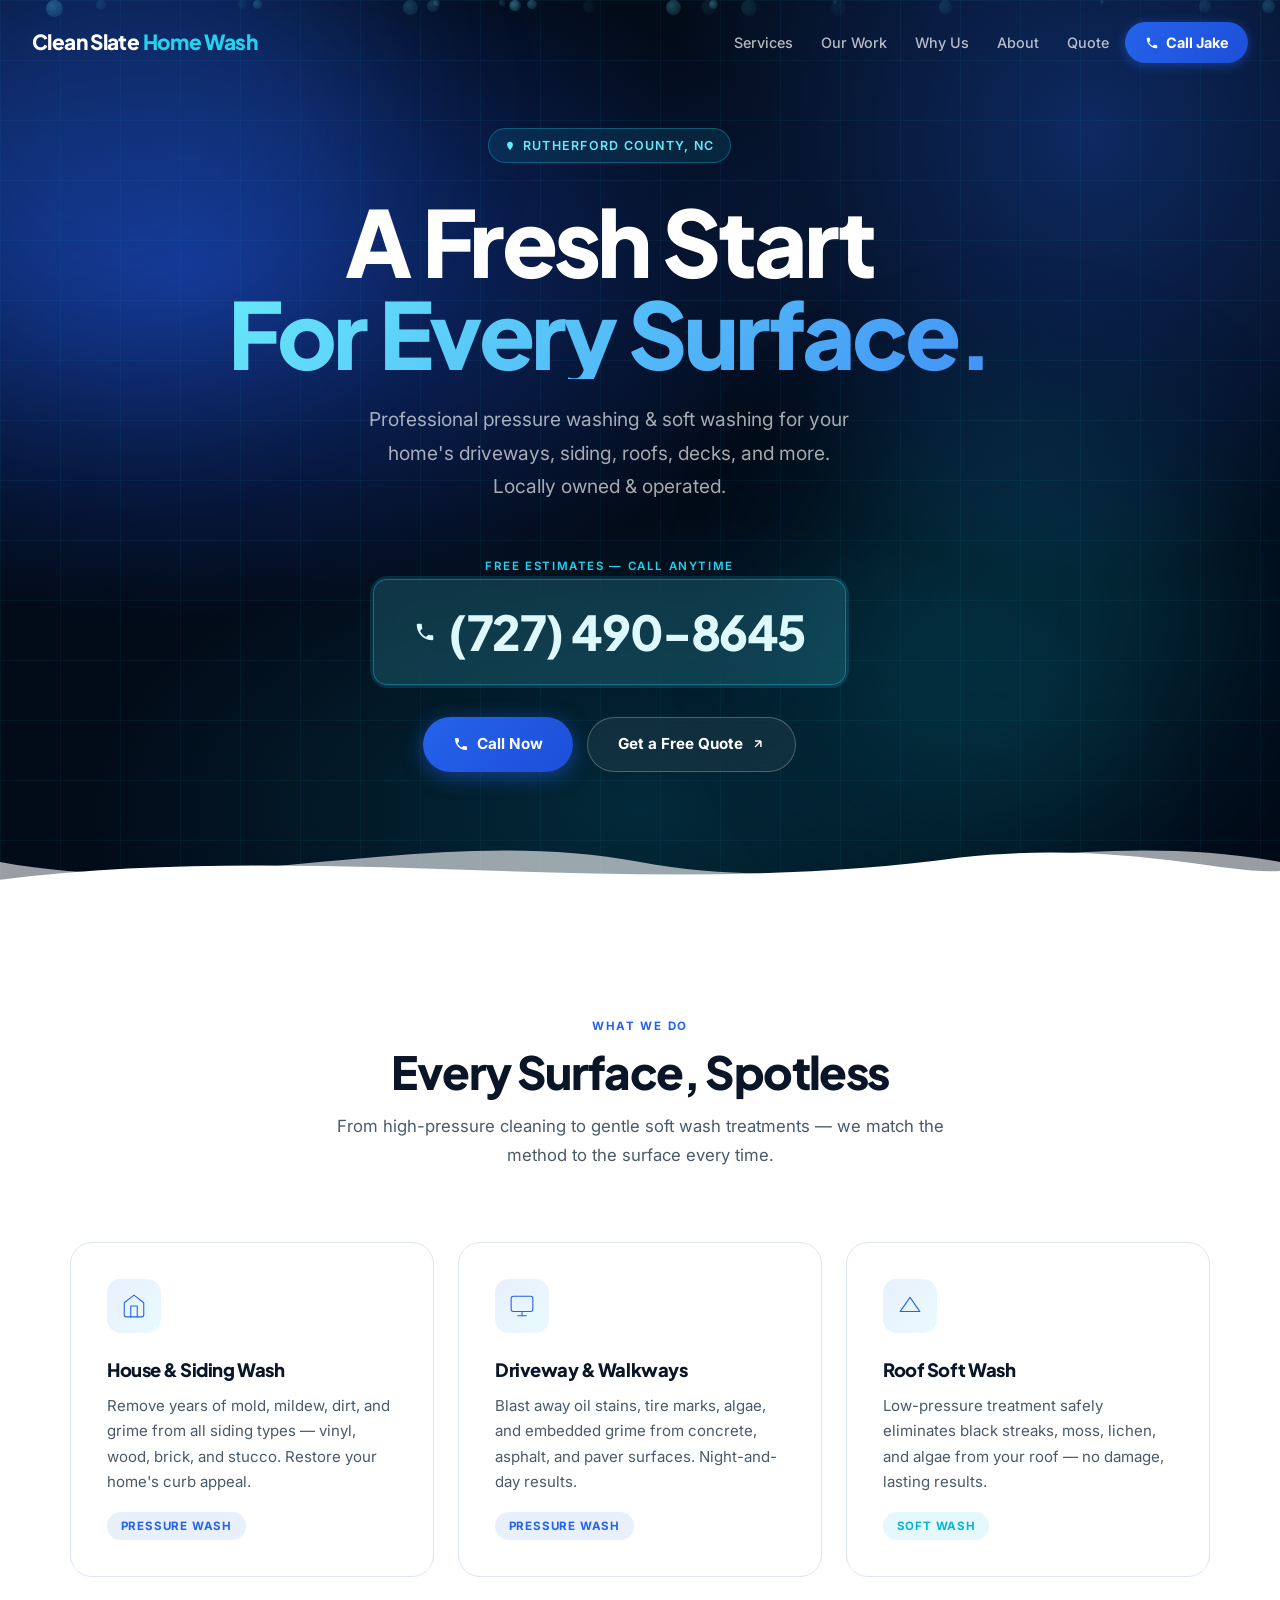
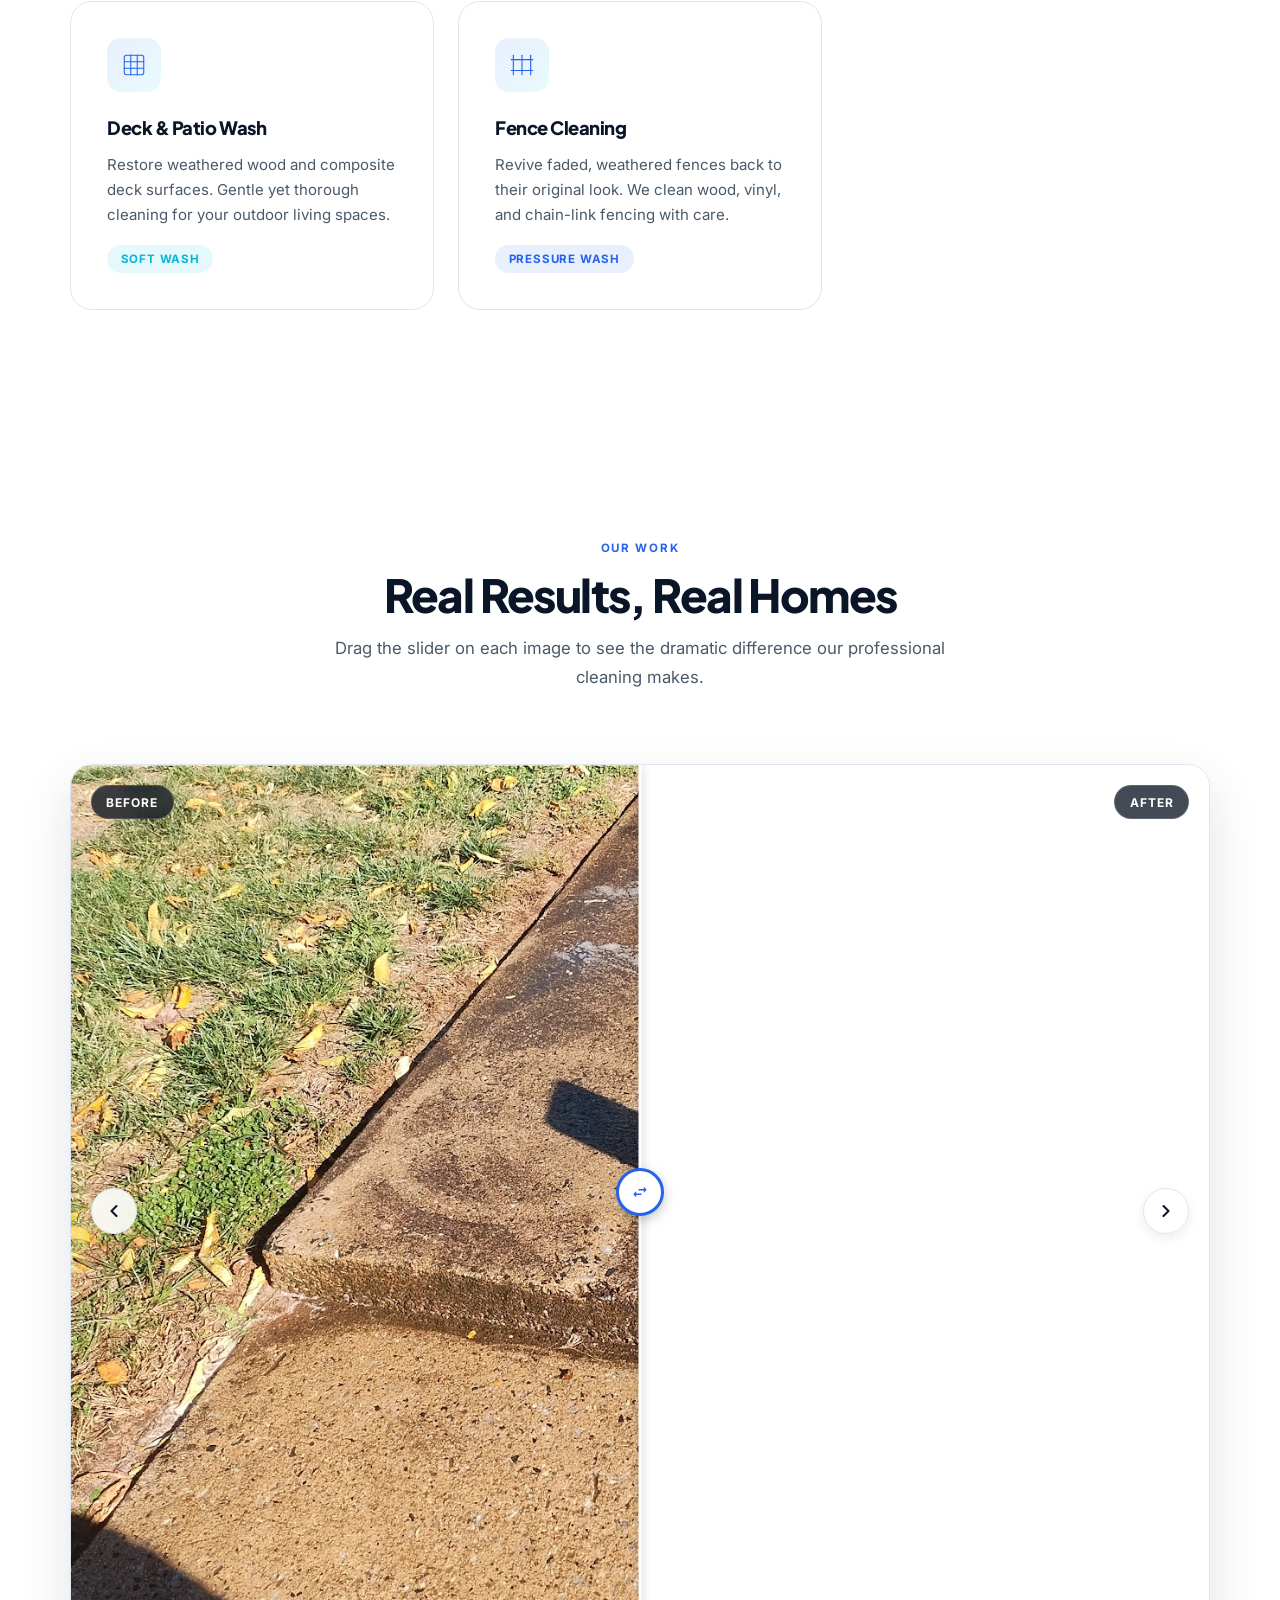
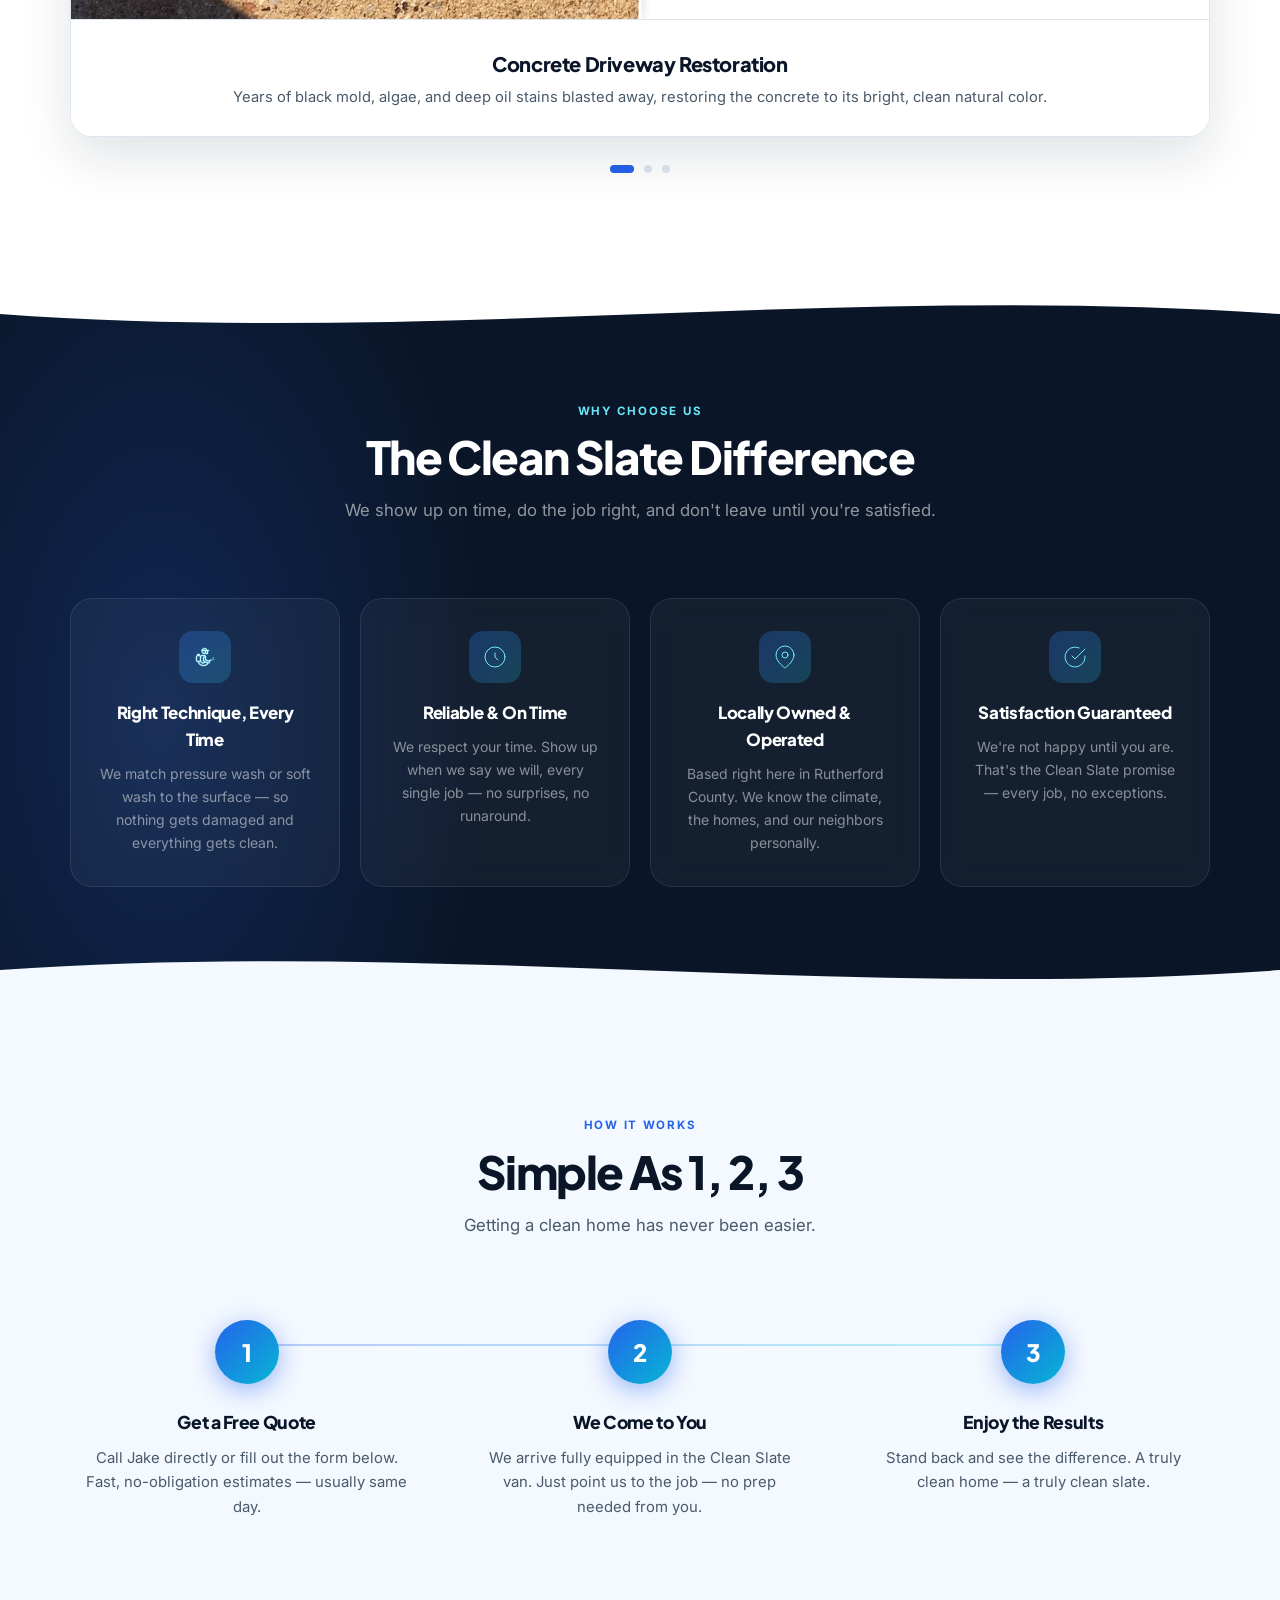
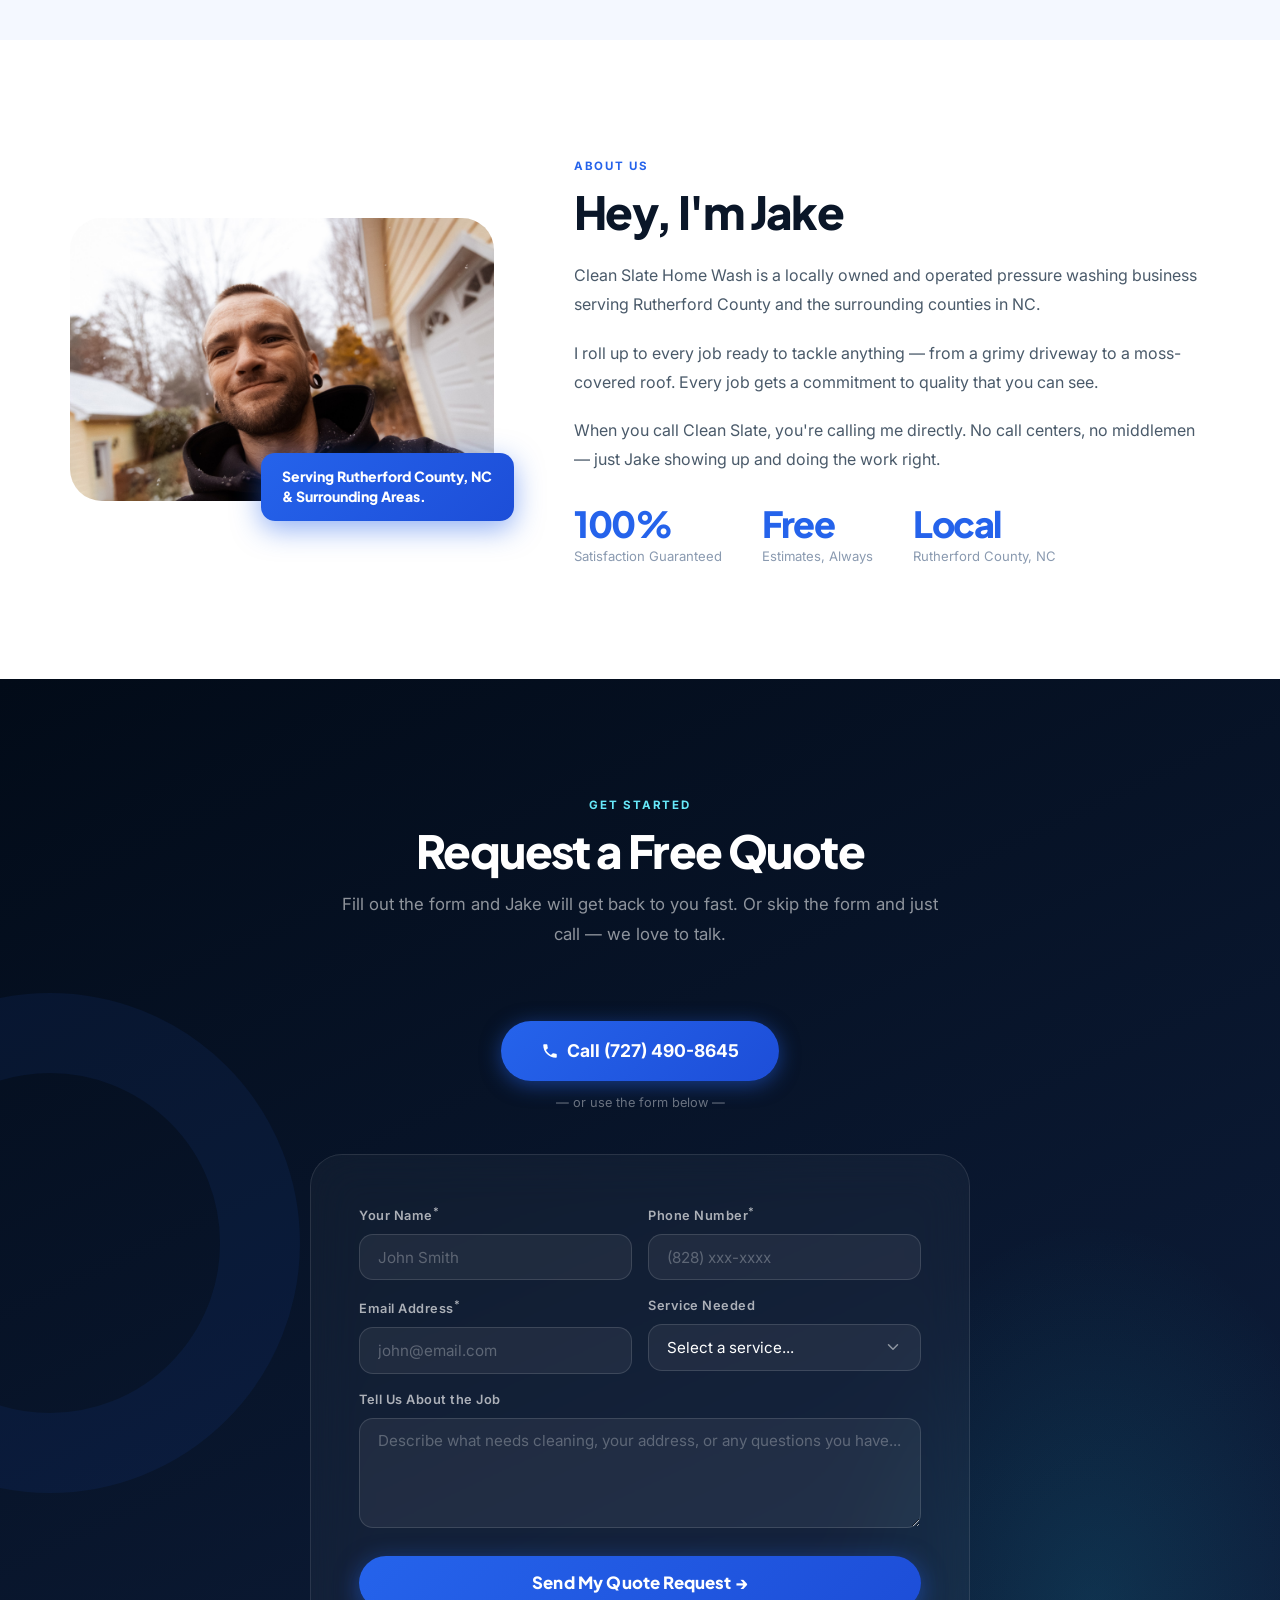
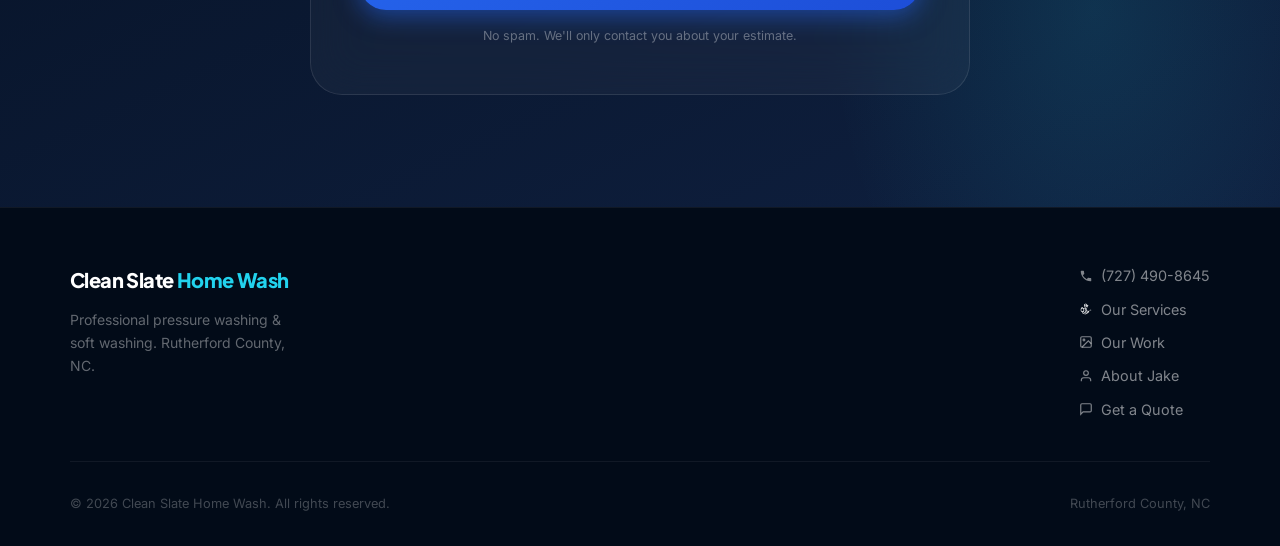
==== commit 32eadf95: "stylesheet link 2" ====
--- a/index.html
+++ b/index.html
@@ -13,1582 +13,8 @@
   <link
     href="https://fonts.googleapis.com/css2?family=Inter:wght@300;400;500;600;700&family=Plus+Jakarta+Sans:wght@500;600;700;800;900&display=swap"
     rel="stylesheet">
-   <!--<link rel="stylesheet" href="styles.css"> -->
-<style>
-    /* ============================
-       RESET & CUSTOM PROPERTIES
-    ============================ */
-    *,
-    *::before,
-    *::after {
-      box-sizing: border-box;
-      margin: 0;
-      padding: 0;
-    }
-
-    :root {
-      --navy-950: #020b18;
-      --navy-900: #050e1e;
-      --navy-800: #0a1628;
-      --navy-700: #0f2040;
-      --navy-600: #163060;
-      --blue-500: #1d4ed8;
-      --blue-400: #2563eb;
-      --blue-300: #3b82f6;
-      --cyan-500: #06b6d4;
-      --cyan-400: #22d3ee;
-      --cyan-300: #67e8f9;
-      --white: #ffffff;
-      --off-white: #f4f8ff;
-      --gray-50: #f0f4fa;
-      --gray-100: #dde6f0;
-      --gray-400: #8a9ab0;
-      --gray-600: #4a5a6a;
-      --font-body: 'Inter', system-ui, sans-serif;
-      --font-display: 'Plus Jakarta Sans', system-ui, sans-serif;
-      --radius: 14px;
-      --radius-lg: 22px;
-      --radius-xl: 32px;
-    }
-
-    html {
-      scroll-behavior: smooth;
-    }
-
-    body {
-      font-family: var(--font-body);
-      background: var(--white);
-      color: var(--navy-800);
-      overflow-x: hidden;
-      line-height: 1.6;
-    }
-
-    /* ============================
-       NAVIGATION
-    ============================ */
-    nav {
-      position: fixed;
-      top: 0;
-      left: 0;
-      right: 0;
-      z-index: 200;
-      padding: 1.4rem 2rem;
-      display: flex;
-      align-items: center;
-      justify-content: space-between;
-      transition: all 0.4s cubic-bezier(0.4, 0, 0.2, 1);
-    }
-
-    nav.scrolled {
-      background: rgba(5, 14, 30, 0.88);
-      backdrop-filter: blur(24px);
-      -webkit-backdrop-filter: blur(24px);
-      padding: 0.9rem 2rem;
-      border-bottom: 1px solid rgba(34, 211, 238, 0.12);
-      box-shadow: 0 8px 32px rgba(0, 0, 0, 0.3);
-    }
-
-    .nav-logo {
-      font-family: var(--font-display);
-      font-weight: 900;
-      font-size: 1.3rem;
-      color: var(--white);
-      text-decoration: none;
-      letter-spacing: -0.03em;
-      line-height: 1;
-    }
-
-    .nav-logo span {
-      color: var(--cyan-400);
-    }
-
-    .nav-right {
-      display: flex;
-      align-items: center;
-      gap: 1rem;
-    }
-
-    .nav-links {
-      display: flex;
-      gap: 1.75rem;
-      list-style: none;
-    }
-
-    .nav-links a {
-      color: rgba(255, 255, 255, 0.7);
-      text-decoration: none;
-      font-size: 0.9rem;
-      font-weight: 500;
-      transition: color 0.2s;
-    }
-
-    .nav-links a:hover {
-      color: var(--white);
-    }
-
-    .nav-cta {
-      display: flex;
-      align-items: center;
-      gap: 0.45rem;
-      color: var(--white);
-      text-decoration: none;
-      font-weight: 700;
-      font-size: 0.9rem;
-      padding: 0.55rem 1.2rem;
-      background: linear-gradient(135deg, var(--blue-400), var(--blue-500));
-      border-radius: 50px;
-      transition: all 0.3s ease;
-      box-shadow: 0 2px 12px rgba(37, 99, 235, 0.45);
-    }
-
-    .nav-cta:hover {
-      transform: translateY(-1px);
-      box-shadow: 0 4px 20px rgba(37, 99, 235, 0.6);
-    }
-
-    @media (max-width: 680px) {
-      .nav-links {
-        display: none;
-      }
-
-      nav {
-        padding: 1rem 1.25rem;
-      }
-
-      nav.scrolled {
-        padding: 0.75rem 1.25rem;
-      }
-    }
-
-    /* ============================
-       HERO
-    ============================ */
-    #hero {
-      min-height: 100vh;
-      position: relative;
-      display: flex;
-      align-items: center;
-      justify-content: center;
-      overflow: hidden;
-      background: var(--navy-950);
-    }
-
-    /* Multi-layer animated gradient */
-    .hero-bg {
-      position: absolute;
-      inset: 0;
-      background:
-        radial-gradient(ellipse 90% 70% at 15% 30%, rgba(29, 78, 216, 0.55) 0%, transparent 55%),
-        radial-gradient(ellipse 60% 90% at 85% 15%, rgba(37, 99, 235, 0.35) 0%, transparent 55%),
-        radial-gradient(ellipse 80% 60% at 50% 90%, rgba(6, 182, 212, 0.18) 0%, transparent 55%),
-        var(--navy-950);
-      animation: heroBgShift 10s ease-in-out infinite alternate;
-    }
-
-    @keyframes heroBgShift {
-      0% {
-        opacity: 1;
-        filter: hue-rotate(0deg);
-      }
-
-      50% {
-        opacity: 0.85;
-        filter: hue-rotate(8deg);
-      }
-
-      100% {
-        opacity: 1;
-        filter: hue-rotate(-5deg);
-      }
-    }
-
-    /* Animated water grid lines */
-    .hero-grid {
-      position: absolute;
-      inset: 0;
-      background-image:
-        linear-gradient(rgba(34, 211, 238, 0.05) 1px, transparent 1px),
-        linear-gradient(90deg, rgba(34, 211, 238, 0.05) 1px, transparent 1px);
-      background-size: 60px 60px;
-      animation: gridFade 4s ease-in-out infinite alternate;
-    }
-
-    @keyframes gridFade {
-      0% {
-        opacity: 0.6;
-      }
-
-      100% {
-        opacity: 1;
-      }
-    }
-
-    /* Floating bubbles */
-    .bubbles {
-      position: absolute;
-      inset: 0;
-      pointer-events: none;
-    }
-
-    .bubble {
-      position: absolute;
-      border-radius: 50%;
-      background: radial-gradient(circle at 35% 35%, rgba(103, 232, 249, 0.55), rgba(34, 211, 238, 0.12));
-      animation: bubbleRise linear infinite;
-    }
-
-    @keyframes bubbleRise {
-      0% {
-        transform: translateY(110vh) scale(0.2);
-        opacity: 0;
-      }
-
-      10% {
-        opacity: 1;
-      }
-
-      85% {
-        opacity: 0.6;
-      }
-
-      100% {
-        transform: translateY(-15vh) scale(1);
-        opacity: 0;
-      }
-    }
-
-    /* Glow orbs */
-    .hero-orb {
-      position: absolute;
-      border-radius: 50%;
-      filter: blur(80px);
-      pointer-events: none;
-    }
-
-    .orb-1 {
-      width: 500px;
-      height: 500px;
-      background: rgba(37, 99, 235, 0.25);
-      top: -15%;
-      left: -10%;
-      animation: orbDrift 12s ease-in-out infinite alternate;
-    }
-
-    .orb-2 {
-      width: 400px;
-      height: 400px;
-      background: rgba(6, 182, 212, 0.18);
-      bottom: 10%;
-      right: 5%;
-      animation: orbDrift 14s ease-in-out infinite alternate-reverse;
-    }
-
-    @keyframes orbDrift {
-      0% {
-        transform: translate(0, 0);
-      }
-
-      100% {
-        transform: translate(40px, 30px);
-      }
-    }
-
-    .hero-content {
-      position: relative;
-      z-index: 2;
-      text-align: center;
-      padding: 2rem 1.5rem;
-      max-width: 840px;
-    }
-
-    .hero-badge {
-      display: inline-flex;
-      align-items: center;
-      gap: 0.5rem;
-      background: rgba(34, 211, 238, 0.1);
-      border: 1px solid rgba(34, 211, 238, 0.3);
-      color: var(--cyan-300);
-      padding: 0.4rem 1rem;
-      border-radius: 50px;
-      font-size: 0.78rem;
-      font-weight: 600;
-      letter-spacing: 0.1em;
-      text-transform: uppercase;
-      margin-bottom: 2rem;
-      backdrop-filter: blur(8px);
-    }
-
-    .hero-title {
-      font-family: var(--font-display);
-      font-size: clamp(3rem, 8vw, 5.75rem);
-      font-weight: 900;
-      line-height: 1.0;
-      letter-spacing: -0.04em;
-      color: var(--white);
-      margin-bottom: 1.5rem;
-    }
-
-    .hero-title .line2 {
-      display: block;
-      background: linear-gradient(135deg, var(--cyan-300) 0%, var(--blue-300) 60%, var(--cyan-400) 100%);
-      -webkit-background-clip: text;
-      -webkit-text-fill-color: transparent;
-      background-clip: text;
-      background-size: 200% 200%;
-      animation: gradientText 4s ease-in-out infinite alternate;
-    }
-
-    @keyframes gradientText {
-      0% {
-        background-position: 0% 50%;
-      }
-
-      100% {
-        background-position: 100% 50%;
-      }
-    }
-
-    .hero-sub {
-      font-size: clamp(1rem, 2.5vw, 1.2rem);
-      color: rgba(255, 255, 255, 0.65);
-      max-width: 540px;
-      margin: 0 auto 3rem;
-      line-height: 1.75;
-    }
-
-    .hero-phone-block {
-      display: inline-flex;
-      flex-direction: column;
-      align-items: center;
-      gap: 0.25rem;
-      margin-bottom: 2rem;
-    }
-
-    .hero-phone-label {
-      font-size: 0.72rem;
-      letter-spacing: 0.14em;
-      text-transform: uppercase;
-      color: var(--cyan-400);
-      font-weight: 600;
-    }
-
-    .hero-phone-link {
-      display: inline-flex;
-      align-items: center;
-      gap: 0.75rem;
-      color: var(--white);
-      text-decoration: none;
-      font-family: var(--font-display);
-      font-size: clamp(2rem, 5vw, 3rem);
-      font-weight: 900;
-      letter-spacing: -0.03em;
-      padding: 0.85rem 2.5rem;
-      background: rgba(255, 255, 255, 0.04);
-      border: 1.5px solid rgba(34, 211, 238, 0.35);
-      border-radius: var(--radius);
-      backdrop-filter: blur(12px);
-      transition: all 0.3s ease;
-      position: relative;
-    }
-
-    .hero-phone-link::before {
-      content: '';
-      position: absolute;
-      inset: -4px;
-      border-radius: calc(var(--radius) + 4px);
-      background: rgba(34, 211, 238, 0.15);
-      animation: phonePulse 2.4s ease-out infinite;
-    }
-
-    @keyframes phonePulse {
-      0% {
-        transform: scale(1);
-        opacity: 0.7;
-      }
-
-      100% {
-        transform: scale(1.08);
-        opacity: 0;
-      }
-    }
-
-    .hero-phone-link:hover {
-      background: rgba(34, 211, 238, 0.1);
-      border-color: var(--cyan-400);
-      transform: scale(1.02);
-    }
-
-    .hero-actions {
-      display: flex;
-      gap: 0.875rem;
-      justify-content: center;
-      flex-wrap: wrap;
-    }
-
-    .btn {
-      display: inline-flex;
-      align-items: center;
-      gap: 0.5rem;
-      padding: 0.875rem 1.875rem;
-      border-radius: 50px;
-      font-family: var(--font-body);
-      font-weight: 700;
-      font-size: 0.95rem;
-      text-decoration: none;
-      border: none;
-      cursor: pointer;
-      transition: all 0.3s cubic-bezier(0.4, 0, 0.2, 1);
-    }
-
-    .btn-blue {
-      background: linear-gradient(135deg, var(--blue-400), var(--blue-500));
-      color: var(--white);
-      box-shadow: 0 4px 20px rgba(37, 99, 235, 0.5);
-    }
-
-    .btn-blue:hover {
-      transform: translateY(-2px);
-      box-shadow: 0 8px 32px rgba(37, 99, 235, 0.65);
-    }
-
-    .btn-ghost {
-      background: rgba(255, 255, 255, 0.06);
-      color: var(--white);
-      border: 1.5px solid rgba(255, 255, 255, 0.25);
-      backdrop-filter: blur(8px);
-    }
-
-    .btn-ghost:hover {
-      border-color: rgba(34, 211, 238, 0.7);
-      color: var(--cyan-300);
-      background: rgba(34, 211, 238, 0.08);
-      transform: translateY(-2px);
-    }
-
-    /* Scroll cue */
-    /* .scroll-cue {
-      position: absolute;
-      bottom: 4.5rem;
-      left: 50%;
-      transform: translateX(-50%);
-      display: flex;
-      flex-direction: column;
-      align-items: center;
-      gap: 0.4rem;
-      color: rgba(255,255,255,0.35);
-      font-size: 0.7rem;
-      letter-spacing: 0.12em;
-      text-transform: uppercase;
-      animation: scrollBounce 2s ease-in-out infinite;
-    } */
-    @keyframes scrollBounce {
-
-      0%,
-      100% {
-        transform: translateX(-50%) translateY(0);
-      }
-
-      50% {
-        transform: translateX(-50%) translateY(7px);
-      }
-    }
-
-    /* Wave bottom */
-    .hero-wave {
-      position: absolute;
-      bottom: -2px;
-      left: 0;
-      width: 100%;
-      overflow: hidden;
-      line-height: 0;
-    }
-
-    .hero-wave svg {
-      display: block;
-      width: 100%;
-    }
-
-    /* ============================
-       SECTION BASE STYLES
-    ============================ */
-    section {
-      position: relative;
-    }
-
-    .container {
-      max-width: 1140px;
-      margin: 0 auto;
-      padding: 0 2rem;
-    }
-
-    .section-pad {
-      padding: 7rem 0;
-    }
-
-    .section-header {
-      text-align: center;
-      max-width: 620px;
-      margin: 0 auto 4.5rem;
-    }
-
-    .eyebrow {
-      display: inline-block;
-      font-size: 0.72rem;
-      font-weight: 700;
-      letter-spacing: 0.15em;
-      text-transform: uppercase;
-      color: var(--blue-400);
-      margin-bottom: 0.75rem;
-    }
-
-    .eyebrow.light {
-      color: var(--cyan-300);
-    }
-
-    .section-title {
-      font-family: var(--font-display);
-      font-size: clamp(1.9rem, 4vw, 2.85rem);
-      font-weight: 900;
-      letter-spacing: -0.035em;
-      line-height: 1.1;
-      color: var(--navy-800);
-      margin-bottom: 0.875rem;
-    }
-
-    .section-title.light {
-      color: var(--white);
-    }
-
-    .section-desc {
-      font-size: 1.05rem;
-      line-height: 1.75;
-      color: var(--gray-600);
-    }
-
-    .section-desc.light {
-      color: rgba(255, 255, 255, 0.55);
-    }
-
-    /* ============================
-       SERVICES
-    ============================ */
-    #services {
-      background: var(--white);
-    }
-
-    .services-grid {
-      display: grid;
-      grid-template-columns: repeat(auto-fit, minmax(300px, 1fr));
-      gap: 1.5rem;
-    }
-
-    .service-card {
-      background: var(--white);
-      border: 1.5px solid var(--gray-100);
-      border-radius: var(--radius-lg);
-      padding: 2.25rem;
-      transition: all 0.35s cubic-bezier(0.25, 0.46, 0.45, 0.94);
-      position: relative;
-      overflow: hidden;
-    }
-
-    .service-card::after {
-      content: '';
-      position: absolute;
-      top: 0;
-      left: 0;
-      right: 0;
-      height: 3px;
-      background: linear-gradient(90deg, var(--blue-400), var(--cyan-400));
-      opacity: 0;
-      transition: opacity 0.3s ease;
-    }
-
-    .service-card:hover {
-      transform: translateY(-7px);
-      border-color: rgba(37, 99, 235, 0.18);
-      box-shadow: 0 24px 64px rgba(10, 22, 40, 0.13);
-    }
-
-    .service-card:hover::after {
-      opacity: 1;
-    }
-
-    .service-icon-wrap {
-      width: 54px;
-      height: 54px;
-      background: linear-gradient(135deg, rgba(37, 99, 235, 0.1), rgba(34, 211, 238, 0.1));
-      border-radius: 14px;
-      display: flex;
-      align-items: center;
-      justify-content: center;
-      margin-bottom: 1.35rem;
-      transition: transform 0.3s ease;
-    }
-
-    .service-card:hover .service-icon-wrap {
-      transform: scale(1.1) rotate(-3deg);
-    }
-
-    .service-icon-wrap svg {
-      width: 26px;
-      height: 26px;
-      stroke: var(--blue-400);
-    }
-
-    .service-name {
-      font-family: var(--font-display);
-      font-size: 1.15rem;
-      font-weight: 800;
-      color: var(--navy-800);
-      margin-bottom: 0.55rem;
-      letter-spacing: -0.025em;
-    }
-
-    .service-body {
-      color: var(--gray-600);
-      font-size: 0.94rem;
-      line-height: 1.68;
-    }
-
-    .service-pill {
-      display: inline-block;
-      margin-top: 1.1rem;
-      font-size: 0.72rem;
-      font-weight: 700;
-      letter-spacing: 0.07em;
-      text-transform: uppercase;
-      padding: 0.3rem 0.85rem;
-      border-radius: 50px;
-    }
-
-    .pill-pressure {
-      background: rgba(37, 99, 235, 0.1);
-      color: var(--blue-400);
-    }
-
-    .pill-soft {
-      background: rgba(6, 182, 212, 0.1);
-      color: var(--cyan-500);
-    }
-
-    /* ============================
-       WHY US (dark)
-    ============================ */
-    #why-us {
-      background: var(--navy-800);
-      overflow: hidden;
-    }
-
-    #why-us::before {
-      content: '';
-      position: absolute;
-      top: -30%;
-      left: -15%;
-      width: 55%;
-      height: 180%;
-      background: radial-gradient(ellipse, rgba(37, 99, 235, 0.22) 0%, transparent 65%);
-      pointer-events: none;
-    }
-
-    .why-wave-top {
-      position: absolute;
-      top: -2px;
-      left: 0;
-      width: 100%;
-      overflow: hidden;
-      line-height: 0;
-    }
-
-    .why-wave-top svg {
-      display: block;
-      width: 100%;
-    }
-
-    .why-wave-bot {
-      position: absolute;
-      bottom: -2px;
-      left: 0;
-      width: 100%;
-      overflow: hidden;
-      line-height: 0;
-    }
-
-    .why-wave-bot svg {
-      display: block;
-      width: 100%;
-    }
-
-    .why-grid {
-      display: grid;
-      grid-template-columns: repeat(auto-fit, minmax(220px, 1fr));
-      gap: 1.25rem;
-    }
-
-    .why-card {
-      background: rgba(255, 255, 255, 0.04);
-      border: 1px solid rgba(255, 255, 255, 0.09);
-      border-radius: var(--radius-lg);
-      padding: 2rem 1.75rem;
-      text-align: center;
-      backdrop-filter: blur(12px);
-      transition: all 0.3s ease;
-      mix-blend-mode: screen;
-    }
-
-    .why-card:hover {
-      background: rgba(255, 255, 255, 0.08);
-      border-color: rgba(34, 211, 238, 0.3);
-      transform: translateY(-5px);
-    }
-
-    .why-icon-wrap {
-      width: 52px;
-      height: 52px;
-      background: linear-gradient(135deg, rgba(37, 99, 235, 0.3), rgba(34, 211, 238, 0.2));
-      border-radius: 14px;
-      display: flex;
-      align-items: center;
-      justify-content: center;
-      margin: 0 auto 1.1rem;
-    }
-
-    .why-icon-wrap svg {
-      width: 24px;
-      height: 24px;
-      stroke: var(--cyan-300);
-    }
-
-    .why-title {
-      font-family: var(--font-display);
-      font-size: 1.05rem;
-      font-weight: 800;
-      color: var(--white);
-      margin-bottom: 0.5rem;
-      letter-spacing: -0.02em;
-    }
-
-    .why-body {
-      color: rgba(255, 255, 255, 0.5);
-      font-size: 0.875rem;
-      line-height: 1.65;
-    }
-
-    /* ============================
-       PROCESS
-    ============================ */
-    #process {
-      background: var(--off-white);
-    }
-
-    .process-row {
-      display: grid;
-      grid-template-columns: repeat(3, 1fr);
-      gap: 2.5rem;
-      position: relative;
-    }
-
-    /* Connecting line */
-    .process-row::before {
-      content: '';
-      position: absolute;
-      top: 32px;
-      left: calc(16.66% + 1rem);
-      right: calc(16.66% + 1rem);
-      height: 2px;
-      background: linear-gradient(90deg, var(--blue-400), var(--cyan-400));
-      opacity: 0.3;
-    }
-
-    @media (max-width: 640px) {
-      .process-row {
-        grid-template-columns: 1fr;
-      }
-
-      .process-row::before {
-        display: none;
-      }
-    }
-
-    .process-step {
-      text-align: center;
-      padding: 0.5rem 1rem;
-    }
-
-    .step-num {
-      width: 64px;
-      height: 64px;
-      background: linear-gradient(135deg, var(--blue-400), var(--cyan-500));
-      border-radius: 50%;
-      display: flex;
-      align-items: center;
-      justify-content: center;
-      margin: 0 auto 1.5rem;
-      font-family: var(--font-display);
-      font-size: 1.5rem;
-      font-weight: 900;
-      color: var(--white);
-      box-shadow: 0 6px 24px rgba(37, 99, 235, 0.45);
-      position: relative;
-      z-index: 1;
-    }
-
-    .step-title {
-      font-family: var(--font-display);
-      font-size: 1.1rem;
-      font-weight: 800;
-      color: var(--navy-800);
-      margin-bottom: 0.6rem;
-      letter-spacing: -0.02em;
-    }
-
-    .step-body {
-      font-size: 0.93rem;
-      color: var(--gray-600);
-      line-height: 1.65;
-    }
-
-    /* ============================
-       ABOUT
-    ============================ */
-    #about {
-      background: var(--white);
-    }
-
-    .about-grid {
-      display: grid;
-      grid-template-columns: 1fr 1.5fr;
-      gap: 5rem;
-      align-items: center;
-    }
-
-    @media (max-width: 760px) {
-      .about-grid {
-        grid-template-columns: 1fr;
-        gap: 2.5rem;
-      }
-    }
-
-    .about-visual {
-      position: relative;
-    }
-
-    .van-card {
-      background: linear-gradient(150deg, var(--navy-700), var(--navy-600));
-      border-radius: var(--radius-xl);
-      /* aspect-ratio: 4/5; */
-      display: flex;
-      flex-direction: column;
-      align-items: center;
-      justify-content: center;
-      gap: 1rem;
-      position: relative;
-      overflow: hidden;
-    }
-
-    /* CSS van illustration */
-    .van-svg-wrap {
-      position: relative;
-      z-index: 1;
-    }
-
-    .van-glow {
-      position: absolute;
-      inset: 0;
-      background: radial-gradient(ellipse 70% 60% at 50% 60%, rgba(37, 99, 235, 0.35) 0%, transparent 65%);
-    }
-
-    .van-label {
-      position: relative;
-      z-index: 1;
-      color: rgba(255, 255, 255, 0.5);
-      font-size: 0.85rem;
-      font-weight: 500;
-      letter-spacing: 0.04em;
-    }
-
-    .about-badge {
-      position: absolute;
-      bottom: -1.25rem;
-      right: -1.25rem;
-      background: linear-gradient(135deg, var(--blue-400), var(--blue-500));
-      color: var(--white);
-      padding: 0.875rem 1.35rem;
-      border-radius: var(--radius);
-      font-family: var(--font-display);
-      font-weight: 800;
-      font-size: 0.875rem;
-      line-height: 1.4;
-      box-shadow: 0 8px 28px rgba(37, 99, 235, 0.5);
-    }
-
-    .about-text .section-header {
-      text-align: left;
-      margin: 0 0 1.5rem;
-    }
-
-    .about-body {
-      color: var(--gray-600);
-      line-height: 1.8;
-      margin-bottom: 1.25rem;
-      font-size: 1rem;
-    }
-
-    .about-stats {
-      display: flex;
-      gap: 2.5rem;
-      flex-wrap: wrap;
-      margin-top: 2rem;
-    }
-
-    .stat-num {
-      font-family: var(--font-display);
-      font-size: 2.25rem;
-      font-weight: 900;
-      letter-spacing: -0.04em;
-      color: var(--blue-400);
-      line-height: 1;
-    }
-
-    .stat-lbl {
-      font-size: 0.82rem;
-      color: var(--gray-400);
-      margin-top: 0.25rem;
-    }
-
-    /* ============================
-       QUOTE FORM
-    ============================ */
-    #quote {
-      background: linear-gradient(155deg, var(--navy-950) 0%, var(--navy-700) 100%);
-      overflow: hidden;
-    }
-
-    #quote::after {
-      content: '';
-      position: absolute;
-      bottom: -20%;
-      right: -8%;
-      width: 45%;
-      height: 75%;
-      background: radial-gradient(ellipse, rgba(34, 211, 238, 0.12) 0%, transparent 65%);
-      pointer-events: none;
-    }
-
-    /* water ripple decoration */
-    .ripple-bg {
-      position: absolute;
-      top: 50%;
-      left: -200px;
-      transform: translateY(-50%);
-      width: 500px;
-      height: 500px;
-      border-radius: 50%;
-      border: 80px solid rgba(37, 99, 235, 0.08);
-      pointer-events: none;
-    }
-
-    .form-card {
-      max-width: 660px;
-      margin: 0 auto;
-      background: rgba(255, 255, 255, 0.04);
-      border: 1px solid rgba(255, 255, 255, 0.1);
-      border-radius: var(--radius-xl);
-      padding: 3rem;
-      backdrop-filter: blur(24px);
-      -webkit-backdrop-filter: blur(24px);
-      position: relative;
-      z-index: 1;
-    }
-
-    .form-grid {
-      display: grid;
-      grid-template-columns: 1fr 1fr;
-      gap: 1rem;
-      margin-bottom: 1rem;
-    }
-
-    @media (max-width: 520px) {
-      .form-grid {
-        grid-template-columns: 1fr;
-      }
-
-      .form-card {
-        padding: 2rem 1.5rem;
-      }
-    }
-
-    .form-group {
-      display: flex;
-      flex-direction: column;
-      gap: 0.45rem;
-    }
-
-    .form-group.span-2 {
-      grid-column: 1 / -1;
-    }
-
-    label {
-      font-size: 0.8rem;
-      font-weight: 600;
-      color: rgba(255, 255, 255, 0.65);
-      letter-spacing: 0.04em;
-    }
-
-    input,
-    select,
-    textarea {
-      width: 100%;
-      padding: 0.8rem 1.1rem;
-      background: rgba(255, 255, 255, 0.06);
-      border: 1.5px solid rgba(255, 255, 255, 0.13);
-      border-radius: var(--radius);
-      color: var(--white);
-      font-family: var(--font-body);
-      font-size: 0.95rem;
-      outline: none;
-      transition: border-color 0.25s, box-shadow 0.25s, background 0.25s;
-      appearance: none;
-    }
-
-    select {
-      background-image: url("data:image/svg+xml;charset=UTF-8,%3csvg xmlns='http://www.w3.org/2000/svg' viewBox='0 0 24 24' fill='none' stroke='rgba(255, 255, 255, 0.5)' stroke-width='2' stroke-linecap='round' stroke-linejoin='round'%3e%3cpolyline points='6 9 12 15 18 9'%3e%3c/polyline%3e%3c/svg%3e");
-      background-repeat: no-repeat;
-      background-position: right 1.1rem center;
-      background-size: 1.2em;
-      padding-right: 2.8rem;
-    }
-
-    input::placeholder,
-    textarea::placeholder {
-      color: rgba(255, 255, 255, 0.28);
-    }
-
-    select option {
-      background: var(--navy-800);
-      color: var(--white);
-    }
-
-    input:focus,
-    select:focus,
-    textarea:focus {
-      border-color: var(--cyan-400);
-      background: rgba(255, 255, 255, 0.1);
-      box-shadow: 0 0 0 3px rgba(34, 211, 238, 0.14);
-    }
-
-    textarea {
-      resize: vertical;
-      min-height: 110px;
-    }
-
-    .btn-submit {
-      width: 100%;
-      margin-top: 0.75rem;
-      padding: 1.05rem;
-      background: linear-gradient(135deg, var(--blue-400), var(--blue-500));
-      color: var(--white);
-      border: none;
-      border-radius: 50px;
-      font-family: var(--font-display);
-      font-size: 1.05rem;
-      font-weight: 800;
-      cursor: pointer;
-      transition: all 0.3s ease;
-      letter-spacing: 0.01em;
-      box-shadow: 0 6px 24px rgba(37, 99, 235, 0.55);
-    }
-
-    .btn-submit:hover {
-      transform: translateY(-2px);
-      box-shadow: 0 10px 36px rgba(37, 99, 235, 0.65);
-    }
-
-    .btn-submit:disabled {
-      background: linear-gradient(135deg, #059669, #047857);
-      cursor: default;
-      transform: none;
-      box-shadow: 0 4px 16px rgba(5, 150, 105, 0.4);
-    }
-
-    .form-note {
-      text-align: center;
-      margin-top: 1rem;
-      font-size: 0.78rem;
-      color: rgba(255, 255, 255, 0.35);
-    }
-
-    /* ============================
-       FOOTER
-    ============================ */
-    footer {
-      background: var(--navy-950);
-      border-top: 1px solid rgba(255, 255, 255, 0.06);
-      padding: 3.5rem 2rem 2rem;
-    }
-
-    .footer-inner {
-      max-width: 1140px;
-      margin: 0 auto;
-      display: flex;
-      flex-wrap: wrap;
-      gap: 2.5rem;
-      justify-content: space-between;
-      align-items: flex-start;
-      padding-bottom: 2.5rem;
-      border-bottom: 1px solid rgba(255, 255, 255, 0.06);
-    }
-
-    .footer-logo {
-      font-family: var(--font-display);
-      font-weight: 900;
-      font-size: 1.25rem;
-      color: var(--white);
-      text-decoration: none;
-      letter-spacing: -0.03em;
-      display: block;
-      margin-bottom: 0.75rem;
-    }
-
-    .footer-logo span {
-      color: var(--cyan-400);
-    }
-
-    .footer-tag {
-      color: rgba(255, 255, 255, 0.38);
-      font-size: 0.875rem;
-      line-height: 1.65;
-      max-width: 230px;
-    }
-
-    .footer-links {
-      display: flex;
-      flex-direction: column;
-      gap: 0.65rem;
-    }
-
-    .footer-links a {
-      color: rgba(255, 255, 255, 0.5);
-      text-decoration: none;
-      font-size: 0.9rem;
-      display: flex;
-      align-items: center;
-      gap: 0.5rem;
-      transition: color 0.2s;
-    }
-
-    .footer-links a:hover {
-      color: var(--cyan-400);
-    }
-
-    .footer-links svg {
-      width: 14px;
-      height: 14px;
-      flex-shrink: 0;
-    }
-
-    .footer-bottom {
-      max-width: 1140px;
-      margin: 2rem auto 0;
-      display: flex;
-      flex-wrap: wrap;
-      justify-content: space-between;
-      gap: 0.75rem;
-      font-size: 0.8rem;
-      color: rgba(255, 255, 255, 0.25);
-    }
-
-    /* ============================
-       SCROLL REVEAL
-    ============================ */
-    .reveal {
-      opacity: 0;
-      transform: translateY(28px);
-      transition: opacity 0.65s ease, transform 0.65s ease;
-    }
-
-    .reveal.is-visible {
-      opacity: 1;
-      transform: translateY(0);
-    }
-
-    .reveal-d1 {
-      transition-delay: 0.1s;
-    }
-
-    .reveal-d2 {
-      transition-delay: 0.2s;
-    }
-
-    .reveal-d3 {
-      transition-delay: 0.3s;
-    }
-
-    .reveal-d4 {
-      transition-delay: 0.4s;
-    }
-
-    .reveal-d5 {
-      transition-delay: 0.5s;
-    }
-
-    /* ============================
-       RESPONSIVE HELPERS
-    ============================ */
-    @media (max-width: 900px) {
-      .section-pad {
-        padding: 5rem 0;
-      }
-
-      .container {
-        padding: 0 1.25rem;
-      }
-    }
-
-    @media (max-width: 480px) {
-      .hero-phone-link {
-        font-size: 1.75rem;
-        padding: 0.75rem 1.5rem;
-      }
-    }
-
-
-
-/* ---------- Before / after ---------- */
-  .ba-tile{
-    grid-column:span 12;
-    padding:0;
-    gap:0;
-    overflow:hidden;
-  }
-  .ba:has(.ba-range:focus-visible){
-    outline:2px solid var(--rinse);
-    outline-offset:-4px;
-  }
-  .ba{
-    position:relative;
-    aspect-ratio:21/9;
-    --pos:55%;
-    cursor:ew-resize;
-  }
-  .ba-layer{ position:absolute; inset:0; }
-  /* Clean siding.  Swap: replace these two layers' backgrounds with your
-     R6 / drone shots — .ba-after gets the clean photo, .ba-before the dirty one. */
-  /*.ba-after{
-    background:
-      linear-gradient(180deg, rgba(10,33,56,.55) 0%, transparent 9%),
-      linear-gradient(160deg, rgba(124,205,244,.10), transparent 55%),
-      repeating-linear-gradient(180deg, #DCE9F2 0 26px, #C2D6E4 26px 30px);
-  }
-  .ba-before{
-    clip-path:inset(0 calc(100% - var(--pos)) 0 0);
-    background:
-      linear-gradient(180deg, rgba(10,25,20,.6) 0%, transparent 9%),
-      radial-gradient(340px 220px at 22% 78%, rgba(56,66,42,.5), transparent 70%),
-      radial-gradient(280px 200px at 68% 30%, rgba(64,70,48,.38), transparent 70%),
-      linear-gradient(160deg, rgba(84,88,58,.42), rgba(50,62,55,.5)),
-      repeating-linear-gradient(180deg, #9BA48F 0 26px, #7C8674 26px 30px);
-  }*/
-
-
-
-    /* ============================
-       BEFORE/AFTER SHOWCASE
-    ============================ */
-    #showcase {
-      background: var(--white);
-      position: relative;
-    }
-
-    .carousel-container {
-      position: relative;
-      max-width: 98vw;
-      margin: 0 auto;
-      overflow: hidden;
-      border-radius: var(--radius-lg);
-      box-shadow: 0 20px 50px rgba(10, 22, 40, 0.12);
-      border: 1px solid var(--gray-100);
-    }
-
-    .carousel-slides {
-      display: flex;
-      transition: transform 0.5s cubic-bezier(0.4, 0, 0.2, 1);
-    }
-
-    .carousel-slide {
-      flex: 0 0 100%;
-      min-width: 0;
-      box-sizing: border-box;
-      position: relative;
-      background: var(--white);
-    }
-
-    /* Comparison Slider */
-    .slider-wrapper {
-      position: relative;
-      width: 100%;
-      aspect-ratio: 4/3;
-      overflow: hidden;
-      user-select: none;
-      -webkit-user-select: none;
-    }
-
-    @media (max-width: 640px) {
-      .slider-wrapper {
-        aspect-ratio: 1.2/1;
-      }
-    }
-
-    .slider-img {
-      position: absolute;
-      top: 0;
-      left: 0;
-      width: 100%;
-      height: 100%;
-      object-fit: cover;
-      pointer-events: none;
-    }
-
-    .slider-img.img-after {
-      z-index: 1;
-    }
-
-    .slider-img.img-before {
-      z-index: 2;
-      clip-path: inset(0 calc(100% - var(--position, 50%)) 0 0);
-    }
-
-    /* Comparison labels */
-    .slider-label {
-      position: absolute;
-      top: 1.25rem;
-      padding: 0.4rem 0.9rem;
-      background: rgba(5, 14, 30, 0.75);
-      backdrop-filter: blur(8px);
-      -webkit-backdrop-filter: blur(8px);
-      border: 1px solid rgba(255, 255, 255, 0.15);
-      color: var(--white);
-      font-size: 0.75rem;
-      font-weight: 700;
-      letter-spacing: 0.08em;
-      text-transform: uppercase;
-      border-radius: 50px;
-      z-index: 3;
-      pointer-events: none;
-      transition: opacity 0.3s ease;
-    }
-
-    .label-before {
-      left: 1.25rem;
-    }
-
-    .label-after {
-      right: 1.25rem;
-    }
-
-    /* Draggable Range input */
-    .slider-input {
-      position: absolute;
-      inset: 0;
-      width: 100%;
-      height: 100%;
-      opacity: 0;
-      z-index: 5;
-      cursor: ew-resize;
-      margin: 0;
-    }
-
-    /* Slider Bar Divider Line */
-    .slider-divider {
-      position: absolute;
-      top: 0;
-      bottom: 0;
-      left: var(--position, 50%);
-      width: 3px;
-      background: var(--white);
-      z-index: 4;
-      pointer-events: none;
-      transform: translateX(-50%);
-      box-shadow: 0 0 10px rgba(0, 0, 0, 0.3);
-    }
-
-    /* Circular Draggable Handle */
-    .slider-handle {
-      position: absolute;
-      top: 50%;
-      left: var(--position, 50%);
-      width: 48px;
-      height: 48px;
-      border-radius: 50%;
-      background: var(--white);
-      border: 3px solid var(--blue-400);
-      z-index: 4;
-      pointer-events: none;
-      transform: translate(-50%, -50%);
-      box-shadow: 0 4px 12px rgba(10, 22, 40, 0.25);
-      display: flex;
-      align-items: center;
-      justify-content: center;
-      transition: transform 0.25s cubic-bezier(0.2, 0.8, 0.2, 1), background-color 0.2s, border-color 0.2s;
-    }
-
-    /* Handle arrows */
-    .slider-handle svg {
-      width: 18px;
-      height: 18px;
-      fill: var(--blue-400);
-      transition: fill 0.2s;
-    }
-
-    /* Active States via range input focus/hover */
-    .slider-wrapper:hover .slider-handle {
-      transform: translate(-50%, -50%) scale(1.08);
-      border-color: var(--cyan-500);
-    }
-    
-    .slider-wrapper:hover .slider-handle svg {
-      fill: var(--cyan-500);
-    }
-
-    .slider-input:focus ~ .slider-handle {
-      box-shadow: 0 0 0 4px rgba(34, 211, 238, 0.3), 0 4px 12px rgba(10, 22, 40, 0.25);
-    }
-
-    /* Caption Overlay */
-    .slide-info {
-      padding: 1.75rem 2.25rem;
-      background: var(--white);
-      text-align: center;
-      border-top: 1px solid var(--gray-100);
-    }
-
-    .slide-title {
-      font-family: var(--font-display);
-      font-size: 1.25rem;
-      font-weight: 800;
-      color: var(--navy-800);
-      margin-bottom: 0.35rem;
-      letter-spacing: -0.02em;
-    }
-
-    .slide-desc {
-      color: var(--gray-600);
-      font-size: 0.92rem;
-      line-height: 1.5;
-    }
-
-    /* Carousel Nav Buttons */
-    .carousel-nav-btn {
-      position: absolute;
-      top: calc(50% - 40px);
-      transform: translateY(-50%);
-      width: 46px;
-      height: 46px;
-      border-radius: 50%;
-      background: rgba(255, 255, 255, 0.88);
-      border: 1px solid var(--gray-100);
-      backdrop-filter: blur(8px);
-      -webkit-backdrop-filter: blur(8px);
-      display: flex;
-      align-items: center;
-      justify-content: center;
-      cursor: pointer;
-      z-index: 10;
-      box-shadow: 0 4px 12px rgba(10, 22, 40, 0.08);
-      transition: all 0.25s ease;
-      color: var(--navy-800);
-    }
-
-    .carousel-nav-btn:hover {
-      background: var(--white);
-      color: var(--blue-400);
-      border-color: var(--blue-300);
-      box-shadow: 0 6px 16px rgba(37, 99, 235, 0.15);
-      transform: translateY(-50%) scale(1.05);
-    }
-
-    .carousel-nav-btn:active {
-      transform: translateY(-50%) scale(0.95);
-    }
-
-    .carousel-nav-btn svg {
-      width: 20px;
-      height: 20px;
-      stroke: currentColor;
-    }
-
-    .carousel-prev {
-      left: 1.25rem;
-    }
-
-    .carousel-next {
-      right: 1.25rem;
-    }
-
-    /* Carousel dots */
-    .carousel-dots {
-      display: flex;
-      justify-content: center;
-      gap: 0.6rem;
-      margin-top: 1.75rem;
-    }
-
-    .carousel-dot {
-      width: 8px;
-      height: 8px;
-      border-radius: 50%;
-      background: var(--gray-100);
-      border: none;
-      cursor: pointer;
-      transition: all 0.3s ease;
-      padding: 0;
-    }
-
-    .carousel-dot:hover {
-      background: var(--gray-400);
-    }
-
-    .carousel-dot.active {
-      background: var(--blue-400);
-      width: 24px;
-      border-radius: 4px;
-    }
-
-    @media (max-width: 900px) {
-      .carousel-nav-btn {
-        display: none;
-      }
-    }
-  </style> 
-
-  <style>
-    /* ===== Tilt-reactive glow — one shared light for all cards =====
-       The JS (end of <body>) computes a single light point in viewport
-       space and writes each card's pixel offset to it into --lx/--ly.
-       Every card renders the same lamp as seen from its own position.
-       The fallback values give a static left-biased glow when the JS
-       isn't driving (no JS, or prefers-reduced-motion). */
-    .why-card {
-      position: relative;
-      overflow: hidden; /* clips the glow to the rounded corners */
-    }
-
-    .why-card::after {
-      content: '';
-      position: absolute;
-      inset: 0;
-      pointer-events: none;
-      z-index: -1; /* below the text, above the card's own tint */
-      background: radial-gradient(
-        circle 420px at
-          calc(var(--lx, 70) * 1px)
-          calc(var(--ly, 120) * 1px),
-        rgba(0, 180, 216, 0.35),
-        rgba(0, 180, 216, 0.10) 45%,
-        transparent 75%
-      );
-    }
-  </style>
+   <link rel="stylesheet" href="style.css">
+
 </head>
 
 <body>
--- a/style.css
+++ b/style.css
@@ -0,0 +1,1570 @@
+/* ============================
+       RESET & CUSTOM PROPERTIES
+    ============================ */
+    *,
+    *::before,
+    *::after {
+      box-sizing: border-box;
+      margin: 0;
+      padding: 0;
+    }
+
+    :root {
+      --navy-950: #020b18;
+      --navy-900: #050e1e;
+      --navy-800: #0a1628;
+      --navy-700: #0f2040;
+      --navy-600: #163060;
+      --blue-500: #1d4ed8;
+      --blue-400: #2563eb;
+      --blue-300: #3b82f6;
+      --cyan-500: #06b6d4;
+      --cyan-400: #22d3ee;
+      --cyan-300: #67e8f9;
+      --white: #ffffff;
+      --off-white: #f4f8ff;
+      --gray-50: #f0f4fa;
+      --gray-100: #dde6f0;
+      --gray-400: #8a9ab0;
+      --gray-600: #4a5a6a;
+      --font-body: 'Inter', system-ui, sans-serif;
+      --font-display: 'Plus Jakarta Sans', system-ui, sans-serif;
+      --radius: 14px;
+      --radius-lg: 22px;
+      --radius-xl: 32px;
+    }
+
+    html {
+      scroll-behavior: smooth;
+    }
+
+    body {
+      font-family: var(--font-body);
+      background: var(--cyan-300);
+      color: var(--navy-800);
+      overflow-x: hidden;
+      line-height: 1.6;
+    }
+
+    /* ============================
+       NAVIGATION
+    ============================ */
+    nav {
+      position: fixed;
+      top: 0;
+      left: 0;
+      right: 0;
+      z-index: 200;
+      padding: 1.4rem 2rem;
+      display: flex;
+      align-items: center;
+      justify-content: space-between;
+      transition: all 0.4s cubic-bezier(0.4, 0, 0.2, 1);
+    }
+
+    nav.scrolled {
+      background: rgba(5, 14, 30, 0.88);
+      backdrop-filter: blur(24px);
+      -webkit-backdrop-filter: blur(24px);
+      padding: 0.9rem 2rem;
+      border-bottom: 1px solid rgba(34, 211, 238, 0.12);
+      box-shadow: 0 8px 32px rgba(0, 0, 0, 0.3);
+    }
+
+    .nav-logo {
+      font-family: var(--font-display);
+      font-weight: 900;
+      font-size: 1.3rem;
+      color: var(--white);
+      text-decoration: none;
+      letter-spacing: -0.03em;
+      line-height: 1;
+    }
+
+    .nav-logo span {
+      color: var(--cyan-400);
+    }
+
+    .nav-right {
+      display: flex;
+      align-items: center;
+      gap: 1rem;
+    }
+
+    .nav-links {
+      display: flex;
+      gap: 1.75rem;
+      list-style: none;
+    }
+
+    .nav-links a {
+      color: rgba(255, 255, 255, 0.7);
+      text-decoration: none;
+      font-size: 0.9rem;
+      font-weight: 500;
+      transition: color 0.2s;
+    }
+
+    .nav-links a:hover {
+      color: var(--white);
+    }
+
+    .nav-cta {
+      display: flex;
+      align-items: center;
+      gap: 0.45rem;
+      color: var(--white);
+      text-decoration: none;
+      font-weight: 700;
+      font-size: 0.9rem;
+      padding: 0.55rem 1.2rem;
+      background: linear-gradient(135deg, var(--blue-400), var(--blue-500));
+      border-radius: 50px;
+      transition: all 0.3s ease;
+      box-shadow: 0 2px 12px rgba(37, 99, 235, 0.45);
+    }
+
+    .nav-cta:hover {
+      transform: translateY(-1px);
+      box-shadow: 0 4px 20px rgba(37, 99, 235, 0.6);
+    }
+
+    @media (max-width: 680px) {
+      .nav-links {
+        display: none;
+      }
+
+      nav {
+        padding: 1rem 1.25rem;
+      }
+
+      nav.scrolled {
+        padding: 0.75rem 1.25rem;
+      }
+    }
+
+    /* ============================
+       HERO
+    ============================ */
+    #hero {
+      min-height: 100vh;
+      position: relative;
+      display: flex;
+      align-items: center;
+      justify-content: center;
+      overflow: hidden;
+      background: var(--navy-950);
+    }
+
+    /* Multi-layer animated gradient */
+    .hero-bg {
+      position: absolute;
+      inset: 0;
+      background:
+        radial-gradient(ellipse 90% 70% at 15% 30%, rgba(29, 78, 216, 0.55) 0%, transparent 55%),
+        radial-gradient(ellipse 60% 90% at 85% 15%, rgba(37, 99, 235, 0.35) 0%, transparent 55%),
+        radial-gradient(ellipse 80% 60% at 50% 90%, rgba(6, 182, 212, 0.18) 0%, transparent 55%),
+        var(--navy-950);
+      animation: heroBgShift 10s ease-in-out infinite alternate;
+    }
+
+    @keyframes heroBgShift {
+      0% {
+        opacity: 1;
+        filter: hue-rotate(0deg);
+      }
+
+      50% {
+        opacity: 0.85;
+        filter: hue-rotate(8deg);
+      }
+
+      100% {
+        opacity: 1;
+        filter: hue-rotate(-5deg);
+      }
+    }
+
+    /* Animated water grid lines */
+    .hero-grid {
+      position: absolute;
+      inset: 0;
+      background-image:
+        linear-gradient(rgba(34, 211, 238, 0.05) 1px, transparent 1px),
+        linear-gradient(90deg, rgba(34, 211, 238, 0.05) 1px, transparent 1px);
+      background-size: 60px 60px;
+      animation: gridFade 4s ease-in-out infinite alternate;
+    }
+
+    @keyframes gridFade {
+      0% {
+        opacity: 0.6;
+      }
+
+      100% {
+        opacity: 1;
+      }
+    }
+
+    /* Floating bubbles */
+    .bubbles {
+      position: absolute;
+      inset: 0;
+      pointer-events: none;
+    }
+
+    .bubble {
+      position: absolute;
+      border-radius: 50%;
+      background: radial-gradient(circle at 35% 35%, rgba(103, 232, 249, 0.55), rgba(34, 211, 238, 0.12));
+      animation: bubbleRise linear infinite;
+    }
+
+    @keyframes bubbleRise {
+      0% {
+        transform: translateY(110vh) scale(0.2);
+        opacity: 0;
+      }
+
+      10% {
+        opacity: 1;
+      }
+
+      85% {
+        opacity: 0.6;
+      }
+
+      100% {
+        transform: translateY(-15vh) scale(1);
+        opacity: 0;
+      }
+    }
+
+    /* Glow orbs */
+    .hero-orb {
+      position: absolute;
+      border-radius: 50%;
+      filter: blur(80px);
+      pointer-events: none;
+    }
+
+    .orb-1 {
+      width: 500px;
+      height: 500px;
+      background: rgba(37, 99, 235, 0.25);
+      top: -15%;
+      left: -10%;
+      animation: orbDrift 12s ease-in-out infinite alternate;
+    }
+
+    .orb-2 {
+      width: 400px;
+      height: 400px;
+      background: rgba(6, 182, 212, 0.18);
+      bottom: 10%;
+      right: 5%;
+      animation: orbDrift 14s ease-in-out infinite alternate-reverse;
+    }
+
+    @keyframes orbDrift {
+      0% {
+        transform: translate(0, 0);
+      }
+
+      100% {
+        transform: translate(40px, 30px);
+      }
+    }
+
+    .hero-content {
+      position: relative;
+      z-index: 2;
+      text-align: center;
+      padding: 2rem 1.5rem;
+      max-width: 840px;
+    }
+
+    .hero-badge {
+      display: inline-flex;
+      align-items: center;
+      gap: 0.5rem;
+      background: rgba(34, 211, 238, 0.1);
+      border: 1px solid rgba(34, 211, 238, 0.3);
+      color: var(--cyan-300);
+      padding: 0.4rem 1rem;
+      border-radius: 50px;
+      font-size: 0.78rem;
+      font-weight: 600;
+      letter-spacing: 0.1em;
+      text-transform: uppercase;
+      margin-bottom: 2rem;
+      backdrop-filter: blur(8px);
+    }
+
+    .hero-title {
+      font-family: var(--font-display);
+      font-size: clamp(3rem, 8vw, 5.75rem);
+      font-weight: 900;
+      line-height: 1.0;
+      letter-spacing: -0.04em;
+      color: var(--white);
+      margin-bottom: 1.5rem;
+    }
+
+    .hero-title .line2 {
+      display: block;
+      background: linear-gradient(135deg, var(--cyan-300) 0%, var(--blue-300) 60%, var(--cyan-400) 100%);
+      -webkit-background-clip: text;
+      -webkit-text-fill-color: transparent;
+      background-clip: text;
+      background-size: 200% 200%;
+      animation: gradientText 4s ease-in-out infinite alternate;
+    }
+
+    @keyframes gradientText {
+      0% {
+        background-position: 0% 50%;
+      }
+
+      100% {
+        background-position: 100% 50%;
+      }
+    }
+
+    .hero-sub {
+      font-size: clamp(1rem, 2.5vw, 1.2rem);
+      color: rgba(255, 255, 255, 0.65);
+      max-width: 540px;
+      margin: 0 auto 3rem;
+      line-height: 1.75;
+    }
+
+    .hero-phone-block {
+      display: inline-flex;
+      flex-direction: column;
+      align-items: center;
+      gap: 0.25rem;
+      margin-bottom: 2rem;
+    }
+
+    .hero-phone-label {
+      font-size: 0.72rem;
+      letter-spacing: 0.14em;
+      text-transform: uppercase;
+      color: var(--cyan-400);
+      font-weight: 600;
+    }
+
+    .hero-phone-link {
+      display: inline-flex;
+      align-items: center;
+      gap: 0.75rem;
+      color: var(--white);
+      text-decoration: none;
+      font-family: var(--font-display);
+      font-size: clamp(2rem, 5vw, 3rem);
+      font-weight: 900;
+      letter-spacing: -0.03em;
+      padding: 0.85rem 2.5rem;
+      background: rgba(255, 255, 255, 0.04);
+      border: 1.5px solid rgba(34, 211, 238, 0.35);
+      border-radius: var(--radius);
+      backdrop-filter: blur(12px);
+      transition: all 0.3s ease;
+      position: relative;
+    }
+
+    .hero-phone-link::before {
+      content: '';
+      position: absolute;
+      inset: -4px;
+      border-radius: calc(var(--radius) + 4px);
+      background: rgba(34, 211, 238, 0.15);
+      animation: phonePulse 2.4s ease-out infinite;
+    }
+
+    @keyframes phonePulse {
+      0% {
+        transform: scale(1);
+        opacity: 0.7;
+      }
+
+      100% {
+        transform: scale(1.08);
+        opacity: 0;
+      }
+    }
+
+    .hero-phone-link:hover {
+      background: rgba(34, 211, 238, 0.1);
+      border-color: var(--cyan-400);
+      transform: scale(1.02);
+    }
+
+    .hero-actions {
+      display: flex;
+      gap: 0.875rem;
+      justify-content: center;
+      flex-wrap: wrap;
+    }
+
+    .btn {
+      display: inline-flex;
+      align-items: center;
+      gap: 0.5rem;
+      padding: 0.875rem 1.875rem;
+      border-radius: 50px;
+      font-family: var(--font-body);
+      font-weight: 700;
+      font-size: 0.95rem;
+      text-decoration: none;
+      border: none;
+      cursor: pointer;
+      transition: all 0.3s cubic-bezier(0.4, 0, 0.2, 1);
+    }
+
+    .btn-blue {
+      background: linear-gradient(135deg, var(--blue-400), var(--blue-500));
+      color: var(--white);
+      box-shadow: 0 4px 20px rgba(37, 99, 235, 0.5);
+    }
+
+    .btn-blue:hover {
+      transform: translateY(-2px);
+      box-shadow: 0 8px 32px rgba(37, 99, 235, 0.65);
+    }
+
+    .btn-ghost {
+      background: rgba(255, 255, 255, 0.06);
+      color: var(--white);
+      border: 1.5px solid rgba(255, 255, 255, 0.25);
+      backdrop-filter: blur(8px);
+    }
+
+    .btn-ghost:hover {
+      border-color: rgba(34, 211, 238, 0.7);
+      color: var(--cyan-300);
+      background: rgba(34, 211, 238, 0.08);
+      transform: translateY(-2px);
+    }
+
+    /* Scroll cue */
+    /* .scroll-cue {
+      position: absolute;
+      bottom: 4.5rem;
+      left: 50%;
+      transform: translateX(-50%);
+      display: flex;
+      flex-direction: column;
+      align-items: center;
+      gap: 0.4rem;
+      color: rgba(255,255,255,0.35);
+      font-size: 0.7rem;
+      letter-spacing: 0.12em;
+      text-transform: uppercase;
+      animation: scrollBounce 2s ease-in-out infinite;
+    } */
+    @keyframes scrollBounce {
+
+      0%,
+      100% {
+        transform: translateX(-50%) translateY(0);
+      }
+
+      50% {
+        transform: translateX(-50%) translateY(7px);
+      }
+    }
+
+    /* Wave bottom */
+    .hero-wave {
+      position: absolute;
+      bottom: -2px;
+      left: 0;
+      width: 100%;
+      overflow: hidden;
+      line-height: 0;
+    }
+
+    .hero-wave svg {
+      display: block;
+      width: 100%;
+    }
+
+    /* ============================
+       SECTION BASE STYLES
+    ============================ */
+    section {
+      position: relative;
+    }
+
+    .container {
+      max-width: 1140px;
+      margin: 0 auto;
+      padding: 0 2rem;
+    }
+
+    .section-pad {
+      padding: 7rem 0;
+    }
+
+    .section-header {
+      text-align: center;
+      max-width: 620px;
+      margin: 0 auto 4.5rem;
+    }
+
+    .eyebrow {
+      display: inline-block;
+      font-size: 0.72rem;
+      font-weight: 700;
+      letter-spacing: 0.15em;
+      text-transform: uppercase;
+      color: var(--blue-400);
+      margin-bottom: 0.75rem;
+    }
+
+    .eyebrow.light {
+      color: var(--cyan-300);
+    }
+
+    .section-title {
+      font-family: var(--font-display);
+      font-size: clamp(1.9rem, 4vw, 2.85rem);
+      font-weight: 900;
+      letter-spacing: -0.035em;
+      line-height: 1.1;
+      color: var(--navy-800);
+      margin-bottom: 0.875rem;
+    }
+
+    .section-title.light {
+      color: var(--white);
+    }
+
+    .section-desc {
+      font-size: 1.05rem;
+      line-height: 1.75;
+      color: var(--gray-600);
+    }
+
+    .section-desc.light {
+      color: rgba(255, 255, 255, 0.55);
+    }
+
+    /* ============================
+       SERVICES
+    ============================ */
+    #services {
+      background: var(--white);
+    }
+
+    .services-grid {
+      display: grid;
+      grid-template-columns: repeat(auto-fit, minmax(300px, 1fr));
+      gap: 1.5rem;
+    }
+
+    .service-card {
+      background: var(--white);
+      border: 1.5px solid var(--gray-100);
+      border-radius: var(--radius-lg);
+      padding: 2.25rem;
+      transition: all 0.35s cubic-bezier(0.25, 0.46, 0.45, 0.94);
+      position: relative;
+      overflow: hidden;
+    }
+
+    .service-card::after {
+      content: '';
+      position: absolute;
+      top: 0;
+      left: 0;
+      right: 0;
+      height: 3px;
+      background: linear-gradient(90deg, var(--blue-400), var(--cyan-400));
+      opacity: 0;
+      transition: opacity 0.3s ease;
+    }
+
+    .service-card:hover {
+      transform: translateY(-7px);
+      border-color: rgba(37, 99, 235, 0.18);
+      box-shadow: 0 24px 64px rgba(10, 22, 40, 0.13);
+    }
+
+    .service-card:hover::after {
+      opacity: 1;
+    }
+
+    .service-icon-wrap {
+      width: 54px;
+      height: 54px;
+      background: linear-gradient(135deg, rgba(37, 99, 235, 0.1), rgba(34, 211, 238, 0.1));
+      border-radius: 14px;
+      display: flex;
+      align-items: center;
+      justify-content: center;
+      margin-bottom: 1.35rem;
+      transition: transform 0.3s ease;
+    }
+
+    .service-card:hover .service-icon-wrap {
+      transform: scale(1.1) rotate(-3deg);
+    }
+
+    .service-icon-wrap svg {
+      width: 26px;
+      height: 26px;
+      stroke: var(--blue-400);
+    }
+
+    .service-name {
+      font-family: var(--font-display);
+      font-size: 1.15rem;
+      font-weight: 800;
+      color: var(--navy-800);
+      margin-bottom: 0.55rem;
+      letter-spacing: -0.025em;
+    }
+
+    .service-body {
+      color: var(--gray-600);
+      font-size: 0.94rem;
+      line-height: 1.68;
+    }
+
+    .service-pill {
+      display: inline-block;
+      margin-top: 1.1rem;
+      font-size: 0.72rem;
+      font-weight: 700;
+      letter-spacing: 0.07em;
+      text-transform: uppercase;
+      padding: 0.3rem 0.85rem;
+      border-radius: 50px;
+    }
+
+    .pill-pressure {
+      background: rgba(37, 99, 235, 0.1);
+      color: var(--blue-400);
+    }
+
+    .pill-soft {
+      background: rgba(6, 182, 212, 0.1);
+      color: var(--cyan-500);
+    }
+
+    /* ============================
+       WHY US (dark)
+    ============================ */
+    #why-us {
+      background: var(--navy-800);
+      overflow: hidden;
+    }
+
+    #why-us::before {
+      content: '';
+      position: absolute;
+      top: -30%;
+      left: -15%;
+      width: 55%;
+      height: 180%;
+      background: radial-gradient(ellipse, rgba(37, 99, 235, 0.22) 0%, transparent 65%);
+      pointer-events: none;
+    }
+
+    .why-wave-top {
+      position: absolute;
+      top: -2px;
+      left: 0;
+      width: 100%;
+      overflow: hidden;
+      line-height: 0;
+    }
+
+    .why-wave-top svg {
+      display: block;
+      width: 100%;
+    }
+
+    .why-wave-bot {
+      position: absolute;
+      bottom: -2px;
+      left: 0;
+      width: 100%;
+      overflow: hidden;
+      line-height: 0;
+    }
+
+    .why-wave-bot svg {
+      display: block;
+      width: 100%;
+    }
+
+    .why-grid {
+      display: grid;
+      grid-template-columns: repeat(auto-fit, minmax(220px, 1fr));
+      gap: 1.25rem;
+    }
+
+    .why-card {
+      background: rgba(255, 255, 255, 0.04);
+      border: 1px solid rgba(255, 255, 255, 0.09);
+      border-radius: var(--radius-lg);
+      padding: 2rem 1.75rem;
+      text-align: center;
+      backdrop-filter: blur(12px);
+      transition: all 0.3s ease;
+      mix-blend-mode: screen;
+    }
+
+    .why-card:hover {
+      background: rgba(255, 255, 255, 0.08);
+      border-color: rgba(34, 211, 238, 0.3);
+      transform: translateY(-5px);
+    }
+
+    .why-icon-wrap {
+      width: 52px;
+      height: 52px;
+      background: linear-gradient(135deg, rgba(37, 99, 235, 0.3), rgba(34, 211, 238, 0.2));
+      border-radius: 14px;
+      display: flex;
+      align-items: center;
+      justify-content: center;
+      margin: 0 auto 1.1rem;
+    }
+
+    .why-icon-wrap svg {
+      width: 24px;
+      height: 24px;
+      stroke: var(--cyan-300);
+    }
+
+    .why-title {
+      font-family: var(--font-display);
+      font-size: 1.05rem;
+      font-weight: 800;
+      color: var(--white);
+      margin-bottom: 0.5rem;
+      letter-spacing: -0.02em;
+    }
+
+    .why-body {
+      color: rgba(255, 255, 255, 0.5);
+      font-size: 0.875rem;
+      line-height: 1.65;
+    }
+
+    /* ============================
+       PROCESS
+    ============================ */
+    #process {
+      background: var(--off-white);
+    }
+
+    .process-row {
+      display: grid;
+      grid-template-columns: repeat(3, 1fr);
+      gap: 2.5rem;
+      position: relative;
+    }
+
+    /* Connecting line */
+    .process-row::before {
+      content: '';
+      position: absolute;
+      top: 32px;
+      left: calc(16.66% + 1rem);
+      right: calc(16.66% + 1rem);
+      height: 2px;
+      background: linear-gradient(90deg, var(--blue-400), var(--cyan-400));
+      opacity: 0.3;
+    }
+
+    @media (max-width: 640px) {
+      .process-row {
+        grid-template-columns: 1fr;
+      }
+
+      .process-row::before {
+        display: none;
+      }
+    }
+
+    .process-step {
+      text-align: center;
+      padding: 0.5rem 1rem;
+    }
+
+    .step-num {
+      width: 64px;
+      height: 64px;
+      background: linear-gradient(135deg, var(--blue-400), var(--cyan-500));
+      border-radius: 50%;
+      display: flex;
+      align-items: center;
+      justify-content: center;
+      margin: 0 auto 1.5rem;
+      font-family: var(--font-display);
+      font-size: 1.5rem;
+      font-weight: 900;
+      color: var(--white);
+      box-shadow: 0 6px 24px rgba(37, 99, 235, 0.45);
+      position: relative;
+      z-index: 1;
+    }
+
+    .step-title {
+      font-family: var(--font-display);
+      font-size: 1.1rem;
+      font-weight: 800;
+      color: var(--navy-800);
+      margin-bottom: 0.6rem;
+      letter-spacing: -0.02em;
+    }
+
+    .step-body {
+      font-size: 0.93rem;
+      color: var(--gray-600);
+      line-height: 1.65;
+    }
+
+    /* ============================
+       ABOUT
+    ============================ */
+    #about {
+      background: var(--white);
+    }
+
+    .about-grid {
+      display: grid;
+      grid-template-columns: 1fr 1.5fr;
+      gap: 5rem;
+      align-items: center;
+    }
+
+    @media (max-width: 760px) {
+      .about-grid {
+        grid-template-columns: 1fr;
+        gap: 2.5rem;
+      }
+    }
+
+    .about-visual {
+      position: relative;
+    }
+
+    .van-card {
+      background: linear-gradient(150deg, var(--navy-700), var(--navy-600));
+      border-radius: var(--radius-xl);
+      /* aspect-ratio: 4/5; */
+      display: flex;
+      flex-direction: column;
+      align-items: center;
+      justify-content: center;
+      gap: 1rem;
+      position: relative;
+      overflow: hidden;
+    }
+
+    /* CSS van illustration */
+    .van-svg-wrap {
+      position: relative;
+      z-index: 1;
+    }
+
+    .van-glow {
+      position: absolute;
+      inset: 0;
+      background: radial-gradient(ellipse 70% 60% at 50% 60%, rgba(37, 99, 235, 0.35) 0%, transparent 65%);
+    }
+
+    .van-label {
+      position: relative;
+      z-index: 1;
+      color: rgba(255, 255, 255, 0.5);
+      font-size: 0.85rem;
+      font-weight: 500;
+      letter-spacing: 0.04em;
+    }
+
+    .about-badge {
+      position: absolute;
+      bottom: -1.25rem;
+      right: -1.25rem;
+      background: linear-gradient(135deg, var(--blue-400), var(--blue-500));
+      color: var(--white);
+      padding: 0.875rem 1.35rem;
+      border-radius: var(--radius);
+      font-family: var(--font-display);
+      font-weight: 800;
+      font-size: 0.875rem;
+      line-height: 1.4;
+      box-shadow: 0 8px 28px rgba(37, 99, 235, 0.5);
+    }
+
+    .about-text .section-header {
+      text-align: left;
+      margin: 0 0 1.5rem;
+    }
+
+    .about-body {
+      color: var(--gray-600);
+      line-height: 1.8;
+      margin-bottom: 1.25rem;
+      font-size: 1rem;
+    }
+
+    .about-stats {
+      display: flex;
+      gap: 2.5rem;
+      flex-wrap: wrap;
+      margin-top: 2rem;
+    }
+
+    .stat-num {
+      font-family: var(--font-display);
+      font-size: 2.25rem;
+      font-weight: 900;
+      letter-spacing: -0.04em;
+      color: var(--blue-400);
+      line-height: 1;
+    }
+
+    .stat-lbl {
+      font-size: 0.82rem;
+      color: var(--gray-400);
+      margin-top: 0.25rem;
+    }
+
+    /* ============================
+       QUOTE FORM
+    ============================ */
+    #quote {
+      background: linear-gradient(155deg, var(--navy-950) 0%, var(--navy-700) 100%);
+      overflow: hidden;
+    }
+
+    #quote::after {
+      content: '';
+      position: absolute;
+      bottom: -20%;
+      right: -8%;
+      width: 45%;
+      height: 75%;
+      background: radial-gradient(ellipse, rgba(34, 211, 238, 0.12) 0%, transparent 65%);
+      pointer-events: none;
+    }
+
+    /* water ripple decoration */
+    .ripple-bg {
+      position: absolute;
+      top: 50%;
+      left: -200px;
+      transform: translateY(-50%);
+      width: 500px;
+      height: 500px;
+      border-radius: 50%;
+      border: 80px solid rgba(37, 99, 235, 0.08);
+      pointer-events: none;
+    }
+
+    .form-card {
+      max-width: 660px;
+      margin: 0 auto;
+      background: rgba(255, 255, 255, 0.04);
+      border: 1px solid rgba(255, 255, 255, 0.1);
+      border-radius: var(--radius-xl);
+      padding: 3rem;
+      backdrop-filter: blur(24px);
+      -webkit-backdrop-filter: blur(24px);
+      position: relative;
+      z-index: 1;
+    }
+
+    .form-grid {
+      display: grid;
+      grid-template-columns: 1fr 1fr;
+      gap: 1rem;
+      margin-bottom: 1rem;
+    }
+
+    @media (max-width: 520px) {
+      .form-grid {
+        grid-template-columns: 1fr;
+      }
+
+      .form-card {
+        padding: 2rem 1.5rem;
+      }
+    }
+
+    .form-group {
+      display: flex;
+      flex-direction: column;
+      gap: 0.45rem;
+    }
+
+    .form-group.span-2 {
+      grid-column: 1 / -1;
+    }
+
+    label {
+      font-size: 0.8rem;
+      font-weight: 600;
+      color: rgba(255, 255, 255, 0.65);
+      letter-spacing: 0.04em;
+    }
+
+    input,
+    select,
+    textarea {
+      width: 100%;
+      padding: 0.8rem 1.1rem;
+      background: rgba(255, 255, 255, 0.06);
+      border: 1.5px solid rgba(255, 255, 255, 0.13);
+      border-radius: var(--radius);
+      color: var(--white);
+      font-family: var(--font-body);
+      font-size: 0.95rem;
+      outline: none;
+      transition: border-color 0.25s, box-shadow 0.25s, background 0.25s;
+      appearance: none;
+    }
+
+    select {
+      background-image: url("data:image/svg+xml;charset=UTF-8,%3csvg xmlns='http://www.w3.org/2000/svg' viewBox='0 0 24 24' fill='none' stroke='rgba(255, 255, 255, 0.5)' stroke-width='2' stroke-linecap='round' stroke-linejoin='round'%3e%3cpolyline points='6 9 12 15 18 9'%3e%3c/polyline%3e%3c/svg%3e");
+      background-repeat: no-repeat;
+      background-position: right 1.1rem center;
+      background-size: 1.2em;
+      padding-right: 2.8rem;
+    }
+
+    input::placeholder,
+    textarea::placeholder {
+      color: rgba(255, 255, 255, 0.28);
+    }
+
+    select option {
+      background: var(--navy-800);
+      color: var(--white);
+    }
+
+    input:focus,
+    select:focus,
+    textarea:focus {
+      border-color: var(--cyan-400);
+      background: rgba(255, 255, 255, 0.1);
+      box-shadow: 0 0 0 3px rgba(34, 211, 238, 0.14);
+    }
+
+    textarea {
+      resize: vertical;
+      min-height: 110px;
+    }
+
+    .btn-submit {
+      width: 100%;
+      margin-top: 0.75rem;
+      padding: 1.05rem;
+      background: linear-gradient(135deg, var(--blue-400), var(--blue-500));
+      color: var(--white);
+      border: none;
+      border-radius: 50px;
+      font-family: var(--font-display);
+      font-size: 1.05rem;
+      font-weight: 800;
+      cursor: pointer;
+      transition: all 0.3s ease;
+      letter-spacing: 0.01em;
+      box-shadow: 0 6px 24px rgba(37, 99, 235, 0.55);
+    }
+
+    .btn-submit:hover {
+      transform: translateY(-2px);
+      box-shadow: 0 10px 36px rgba(37, 99, 235, 0.65);
+    }
+
+    .btn-submit:disabled {
+      background: linear-gradient(135deg, #059669, #047857);
+      cursor: default;
+      transform: none;
+      box-shadow: 0 4px 16px rgba(5, 150, 105, 0.4);
+    }
+
+    .form-note {
+      text-align: center;
+      margin-top: 1rem;
+      font-size: 0.78rem;
+      color: rgba(255, 255, 255, 0.35);
+    }
+
+    /* ============================
+       FOOTER
+    ============================ */
+    footer {
+      background: var(--navy-950);
+      border-top: 1px solid rgba(255, 255, 255, 0.06);
+      padding: 3.5rem 2rem 2rem;
+    }
+
+    .footer-inner {
+      max-width: 1140px;
+      margin: 0 auto;
+      display: flex;
+      flex-wrap: wrap;
+      gap: 2.5rem;
+      justify-content: space-between;
+      align-items: flex-start;
+      padding-bottom: 2.5rem;
+      border-bottom: 1px solid rgba(255, 255, 255, 0.06);
+    }
+
+    .footer-logo {
+      font-family: var(--font-display);
+      font-weight: 900;
+      font-size: 1.25rem;
+      color: var(--white);
+      text-decoration: none;
+      letter-spacing: -0.03em;
+      display: block;
+      margin-bottom: 0.75rem;
+    }
+
+    .footer-logo span {
+      color: var(--cyan-400);
+    }
+
+    .footer-tag {
+      color: rgba(255, 255, 255, 0.38);
+      font-size: 0.875rem;
+      line-height: 1.65;
+      max-width: 230px;
+    }
+
+    .footer-links {
+      display: flex;
+      flex-direction: column;
+      gap: 0.65rem;
+    }
+
+    .footer-links a {
+      color: rgba(255, 255, 255, 0.5);
+      text-decoration: none;
+      font-size: 0.9rem;
+      display: flex;
+      align-items: center;
+      gap: 0.5rem;
+      transition: color 0.2s;
+    }
+
+    .footer-links a:hover {
+      color: var(--cyan-400);
+    }
+
+    .footer-links svg {
+      width: 14px;
+      height: 14px;
+      flex-shrink: 0;
+    }
+
+    .footer-bottom {
+      max-width: 1140px;
+      margin: 2rem auto 0;
+      display: flex;
+      flex-wrap: wrap;
+      justify-content: space-between;
+      gap: 0.75rem;
+      font-size: 0.8rem;
+      color: rgba(255, 255, 255, 0.25);
+    }
+
+    /* ============================
+       SCROLL REVEAL
+    ============================ */
+    .reveal {
+      opacity: 0;
+      transform: translateY(28px);
+      transition: opacity 0.65s ease, transform 0.65s ease;
+    }
+
+    .reveal.is-visible {
+      opacity: 1;
+      transform: translateY(0);
+    }
+
+    .reveal-d1 {
+      transition-delay: 0.1s;
+    }
+
+    .reveal-d2 {
+      transition-delay: 0.2s;
+    }
+
+    .reveal-d3 {
+      transition-delay: 0.3s;
+    }
+
+    .reveal-d4 {
+      transition-delay: 0.4s;
+    }
+
+    .reveal-d5 {
+      transition-delay: 0.5s;
+    }
+
+    /* ============================
+       RESPONSIVE HELPERS
+    ============================ */
+    @media (max-width: 900px) {
+      .section-pad {
+        padding: 5rem 0;
+      }
+
+      .container {
+        padding: 0 1.25rem;
+      }
+    }
+
+    @media (max-width: 480px) {
+      .hero-phone-link {
+        font-size: 1.75rem;
+        padding: 0.75rem 1.5rem;
+      }
+    }
+
+
+
+/* ---------- Before / after ---------- */
+  .ba-tile{
+    grid-column:span 12;
+    padding:0;
+    gap:0;
+    overflow:hidden;
+  }
+  .ba:has(.ba-range:focus-visible){
+    outline:2px solid var(--rinse);
+    outline-offset:-4px;
+  }
+  .ba{
+    position:relative;
+    aspect-ratio:21/9;
+    --pos:55%;
+    cursor:ew-resize;
+  }
+  .ba-layer{ position:absolute; inset:0; }
+  /* Clean siding.  Swap: replace these two layers' backgrounds with your
+     R6 / drone shots — .ba-after gets the clean photo, .ba-before the dirty one. */
+  /*.ba-after{
+    background:
+      linear-gradient(180deg, rgba(10,33,56,.55) 0%, transparent 9%),
+      linear-gradient(160deg, rgba(124,205,244,.10), transparent 55%),
+      repeating-linear-gradient(180deg, #DCE9F2 0 26px, #C2D6E4 26px 30px);
+  }
+  .ba-before{
+    clip-path:inset(0 calc(100% - var(--pos)) 0 0);
+    background:
+      linear-gradient(180deg, rgba(10,25,20,.6) 0%, transparent 9%),
+      radial-gradient(340px 220px at 22% 78%, rgba(56,66,42,.5), transparent 70%),
+      radial-gradient(280px 200px at 68% 30%, rgba(64,70,48,.38), transparent 70%),
+      linear-gradient(160deg, rgba(84,88,58,.42), rgba(50,62,55,.5)),
+      repeating-linear-gradient(180deg, #9BA48F 0 26px, #7C8674 26px 30px);
+  }*/
+
+
+
+    /* ============================
+       BEFORE/AFTER SHOWCASE
+    ============================ */
+    #showcase {
+      background: var(--white);
+      position: relative;
+    }
+
+    .carousel-container {
+      position: relative;
+      max-width: 98vw;
+      margin: 0 auto;
+      overflow: hidden;
+      border-radius: var(--radius-lg);
+      box-shadow: 0 20px 50px rgba(10, 22, 40, 0.12);
+      border: 1px solid var(--gray-100);
+    }
+
+    .carousel-slides {
+      display: flex;
+      transition: transform 0.5s cubic-bezier(0.4, 0, 0.2, 1);
+    }
+
+    .carousel-slide {
+      min-width: 100%;
+      flex-shrink: 0;
+      box-sizing: border-box;
+      position: relative;
+      background: var(--white);
+    }
+
+    /* Comparison Slider */
+    .slider-wrapper {
+      position: relative;
+      width: 100%;
+      aspect-ratio: 4/3;
+      overflow: hidden;
+      user-select: none;
+      -webkit-user-select: none;
+    }
+
+    @media (max-width: 640px) {
+      .slider-wrapper {
+        aspect-ratio: 1.2/1;
+      }
+    }
+
+    .slider-img {
+      position: absolute;
+      top: 0;
+      left: 0;
+      width: 100%;
+      height: 100%;
+      object-fit: cover;
+      pointer-events: none;
+    }
+
+    .slider-img.img-after {
+      z-index: 1;
+    }
+
+    .slider-img.img-before {
+      z-index: 2;
+      clip-path: inset(0 calc(100% - var(--position, 50%)) 0 0);
+    }
+
+    /* Comparison labels */
+    .slider-label {
+      position: absolute;
+      top: 1.25rem;
+      padding: 0.4rem 0.9rem;
+      background: rgba(5, 14, 30, 0.75);
+      backdrop-filter: blur(8px);
+      -webkit-backdrop-filter: blur(8px);
+      border: 1px solid rgba(255, 255, 255, 0.15);
+      color: var(--white);
+      font-size: 0.75rem;
+      font-weight: 700;
+      letter-spacing: 0.08em;
+      text-transform: uppercase;
+      border-radius: 50px;
+      z-index: 3;
+      pointer-events: none;
+      transition: opacity 0.3s ease;
+    }
+
+    .label-before {
+      left: 1.25rem;
+    }
+
+    .label-after {
+      right: 1.25rem;
+    }
+
+    /* Draggable Range input */
+    .slider-input {
+      position: absolute;
+      inset: 0;
+      width: 100%;
+      height: 100%;
+      opacity: 0;
+      z-index: 5;
+      cursor: ew-resize;
+      margin: 0;
+    }
+
+    /* Slider Bar Divider Line */
+    .slider-divider {
+      position: absolute;
+      top: 0;
+      bottom: 0;
+      left: var(--position, 50%);
+      width: 3px;
+      background: var(--white);
+      z-index: 4;
+      pointer-events: none;
+      transform: translateX(-50%);
+      box-shadow: 0 0 10px rgba(0, 0, 0, 0.3);
+    }
+
+    /* Circular Draggable Handle */
+    .slider-handle {
+      position: absolute;
+      top: 50%;
+      left: var(--position, 50%);
+      width: 48px;
+      height: 48px;
+      border-radius: 50%;
+      background: var(--white);
+      border: 3px solid var(--blue-400);
+      z-index: 4;
+      pointer-events: none;
+      transform: translate(-50%, -50%);
+      box-shadow: 0 4px 12px rgba(10, 22, 40, 0.25);
+      display: flex;
+      align-items: center;
+      justify-content: center;
+      transition: transform 0.25s cubic-bezier(0.2, 0.8, 0.2, 1), background-color 0.2s, border-color 0.2s;
+    }
+
+    /* Handle arrows */
+    .slider-handle svg {
+      width: 18px;
+      height: 18px;
+      fill: var(--blue-400);
+      transition: fill 0.2s;
+    }
+
+    /* Active States via range input focus/hover */
+    .slider-wrapper:hover .slider-handle {
+      transform: translate(-50%, -50%) scale(1.08);
+      border-color: var(--cyan-500);
+    }
+    
+    .slider-wrapper:hover .slider-handle svg {
+      fill: var(--cyan-500);
+    }
+
+    .slider-input:focus ~ .slider-handle {
+      box-shadow: 0 0 0 4px rgba(34, 211, 238, 0.3), 0 4px 12px rgba(10, 22, 40, 0.25);
+    }
+
+    /* Caption Overlay */
+    .slide-info {
+      padding: 1.75rem 2.25rem;
+      background: var(--white);
+      text-align: center;
+      border-top: 1px solid var(--gray-100);
+    }
+
+    .slide-title {
+      font-family: var(--font-display);
+      font-size: 1.25rem;
+      font-weight: 800;
+      color: var(--navy-800);
+      margin-bottom: 0.35rem;
+      letter-spacing: -0.02em;
+    }
+
+    .slide-desc {
+      color: var(--gray-600);
+      font-size: 0.92rem;
+      line-height: 1.5;
+    }
+
+    /* Carousel Nav Buttons */
+    .carousel-nav-btn {
+      position: absolute;
+      top: calc(50% - 40px);
+      transform: translateY(-50%);
+      width: 46px;
+      height: 46px;
+      border-radius: 50%;
+      background: rgba(255, 255, 255, 0.88);
+      border: 1px solid var(--gray-100);
+      backdrop-filter: blur(8px);
+      -webkit-backdrop-filter: blur(8px);
+      display: flex;
+      align-items: center;
+      justify-content: center;
+      cursor: pointer;
+      z-index: 10;
+      box-shadow: 0 4px 12px rgba(10, 22, 40, 0.08);
+      transition: all 0.25s ease;
+      color: var(--navy-800);
+    }
+
+    .carousel-nav-btn:hover {
+      background: var(--white);
+      color: var(--blue-400);
+      border-color: var(--blue-300);
+      box-shadow: 0 6px 16px rgba(37, 99, 235, 0.15);
+      transform: translateY(-50%) scale(1.05);
+    }
+
+    .carousel-nav-btn:active {
+      transform: translateY(-50%) scale(0.95);
+    }
+
+    .carousel-nav-btn svg {
+      width: 20px;
+      height: 20px;
+      stroke: currentColor;
+    }
+
+    .carousel-prev {
+      left: 1.25rem;
+    }
+
+    .carousel-next {
+      right: 1.25rem;
+    }
+
+    /* Carousel dots */
+    .carousel-dots {
+      display: flex;
+      justify-content: center;
+      gap: 0.6rem;
+      margin-top: 1.75rem;
+    }
+
+    .carousel-dot {
+      width: 8px;
+      height: 8px;
+      border-radius: 50%;
+      background: var(--gray-100);
+      border: none;
+      cursor: pointer;
+      transition: all 0.3s ease;
+      padding: 0;
+    }
+
+    .carousel-dot:hover {
+      background: var(--gray-400);
+    }
+
+    .carousel-dot.active {
+      background: var(--blue-400);
+      width: 24px;
+      border-radius: 4px;
+    }
+
+    @media (max-width: 900px) {
+      .carousel-nav-btn {
+        display: none;
+      }
+    }
+    /* ===== Tilt-reactive glow — one shared light for all cards =====
+       The JS (end of <body>) computes a single light point in viewport
+       space and writes each card's pixel offset to it into --lx/--ly.
+       Every card renders the same lamp as seen from its own position.
+       The fallback values give a static left-biased glow when the JS
+       isn't driving (no JS, or prefers-reduced-motion). */
+    .why-card {
+      position: relative;
+      overflow: hidden; /* clips the glow to the rounded corners */
+    }
+
+    .why-card::after {
+      content: '';
+      position: absolute;
+      inset: 0;
+      pointer-events: none;
+      z-index: -1; /* below the text, above the card's own tint */
+      background: radial-gradient(
+        circle 420px at
+          calc(var(--lx, 70) * 1px)
+          calc(var(--ly, 120) * 1px),
+        rgba(0, 180, 216, 0.35),
+        rgba(0, 180, 216, 0.10) 45%,
+        transparent 75%
+      );
+    }
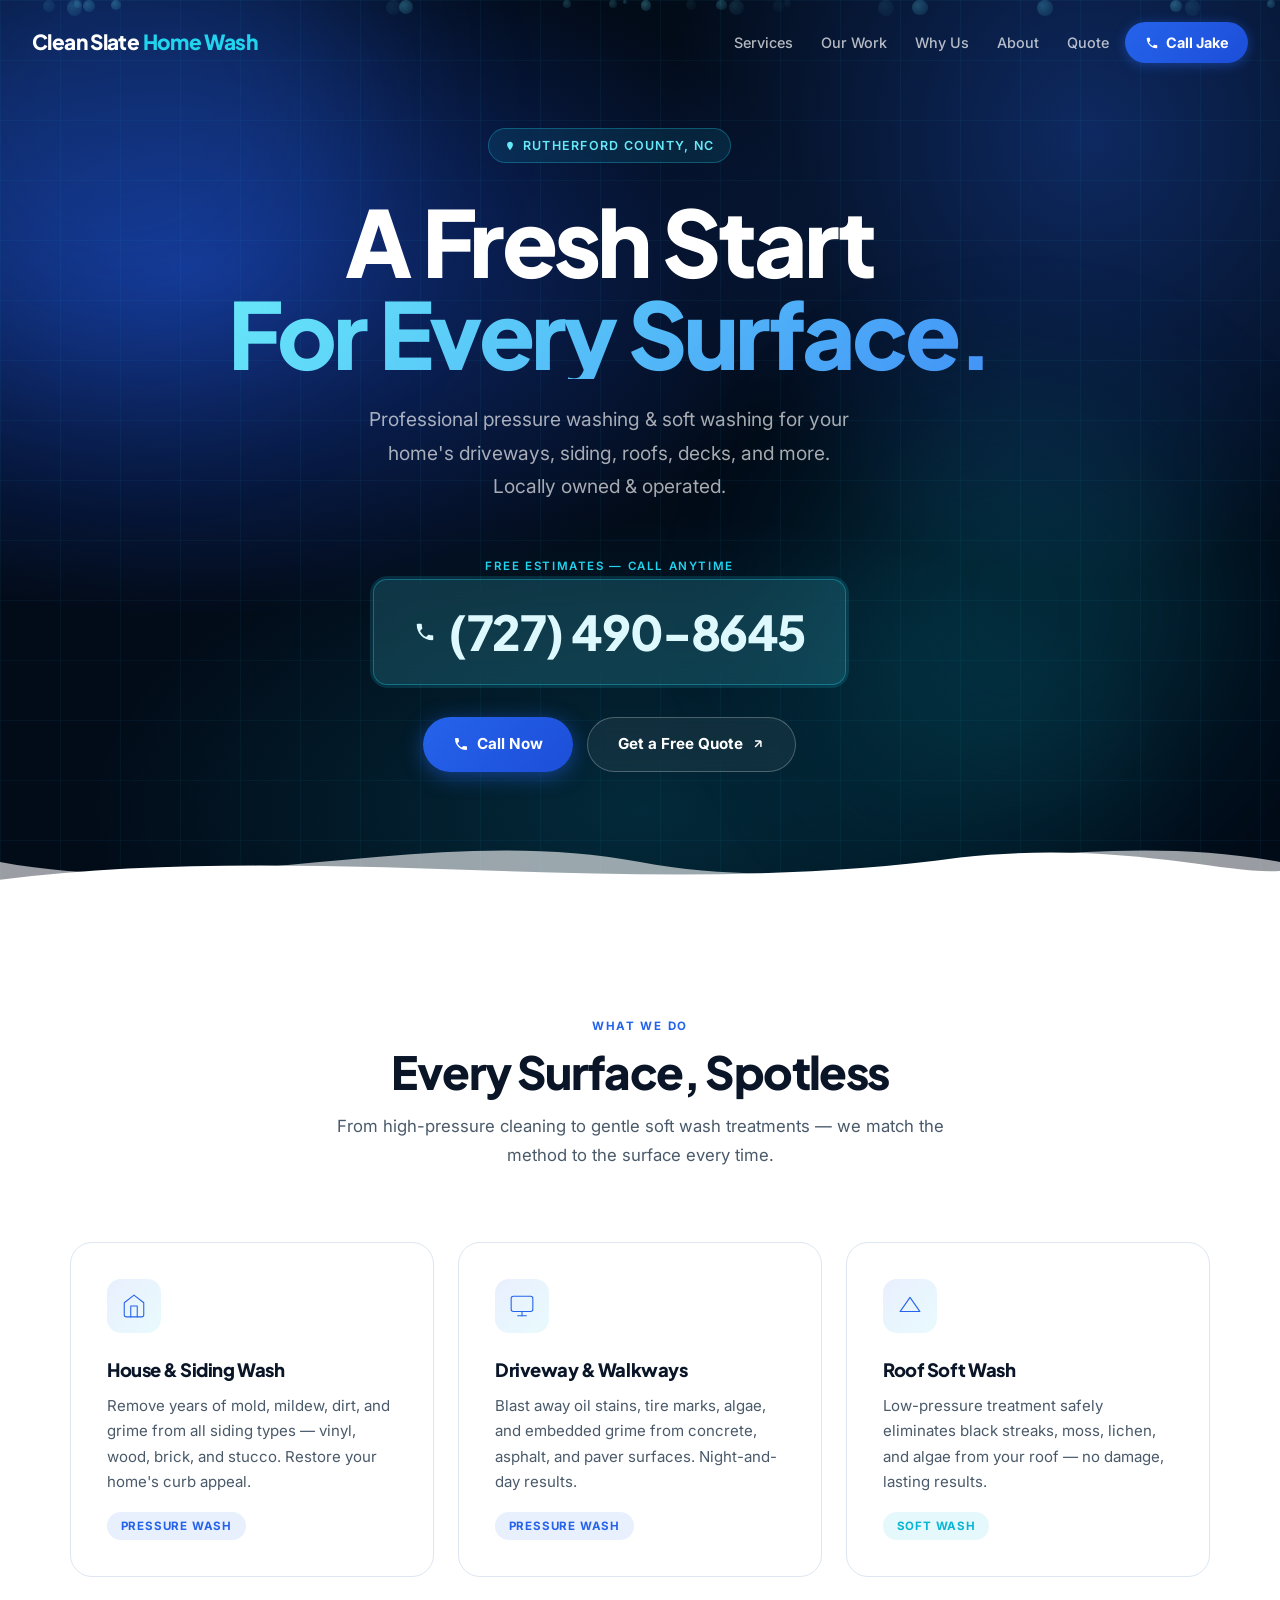
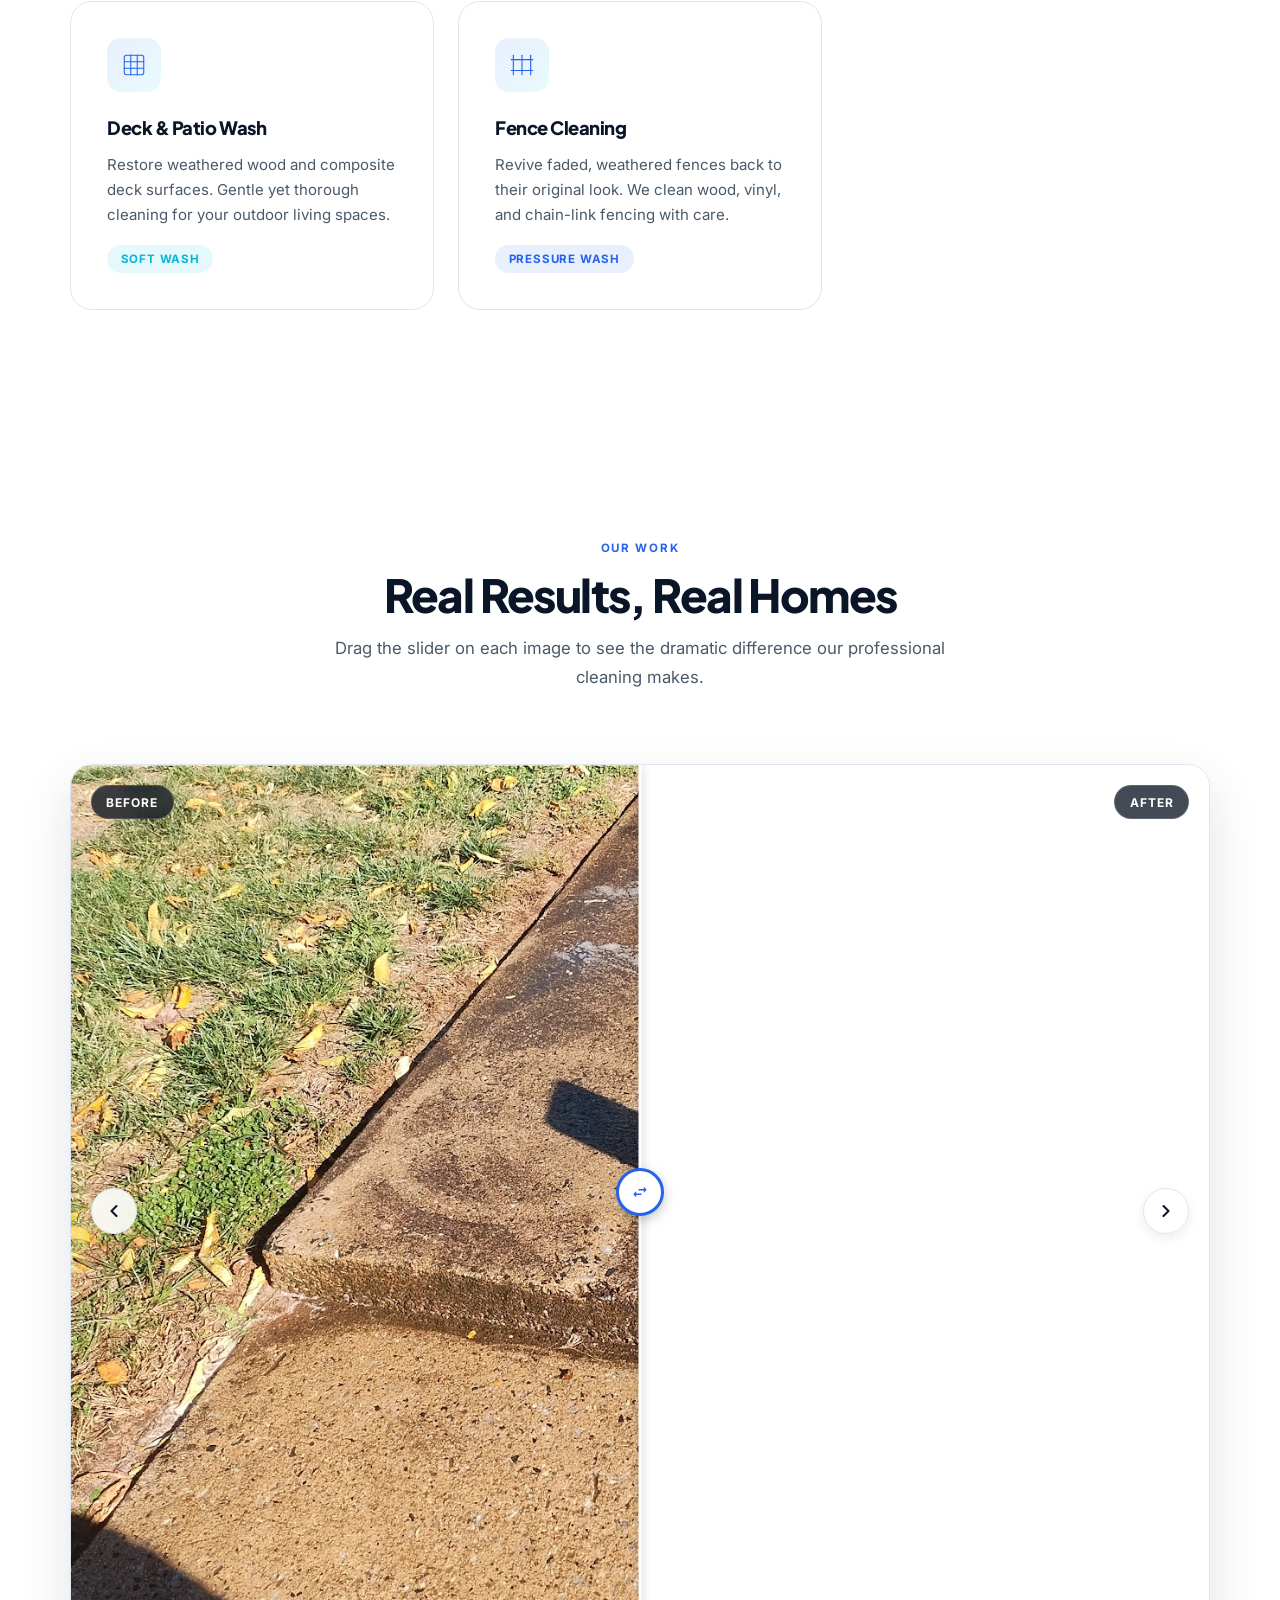
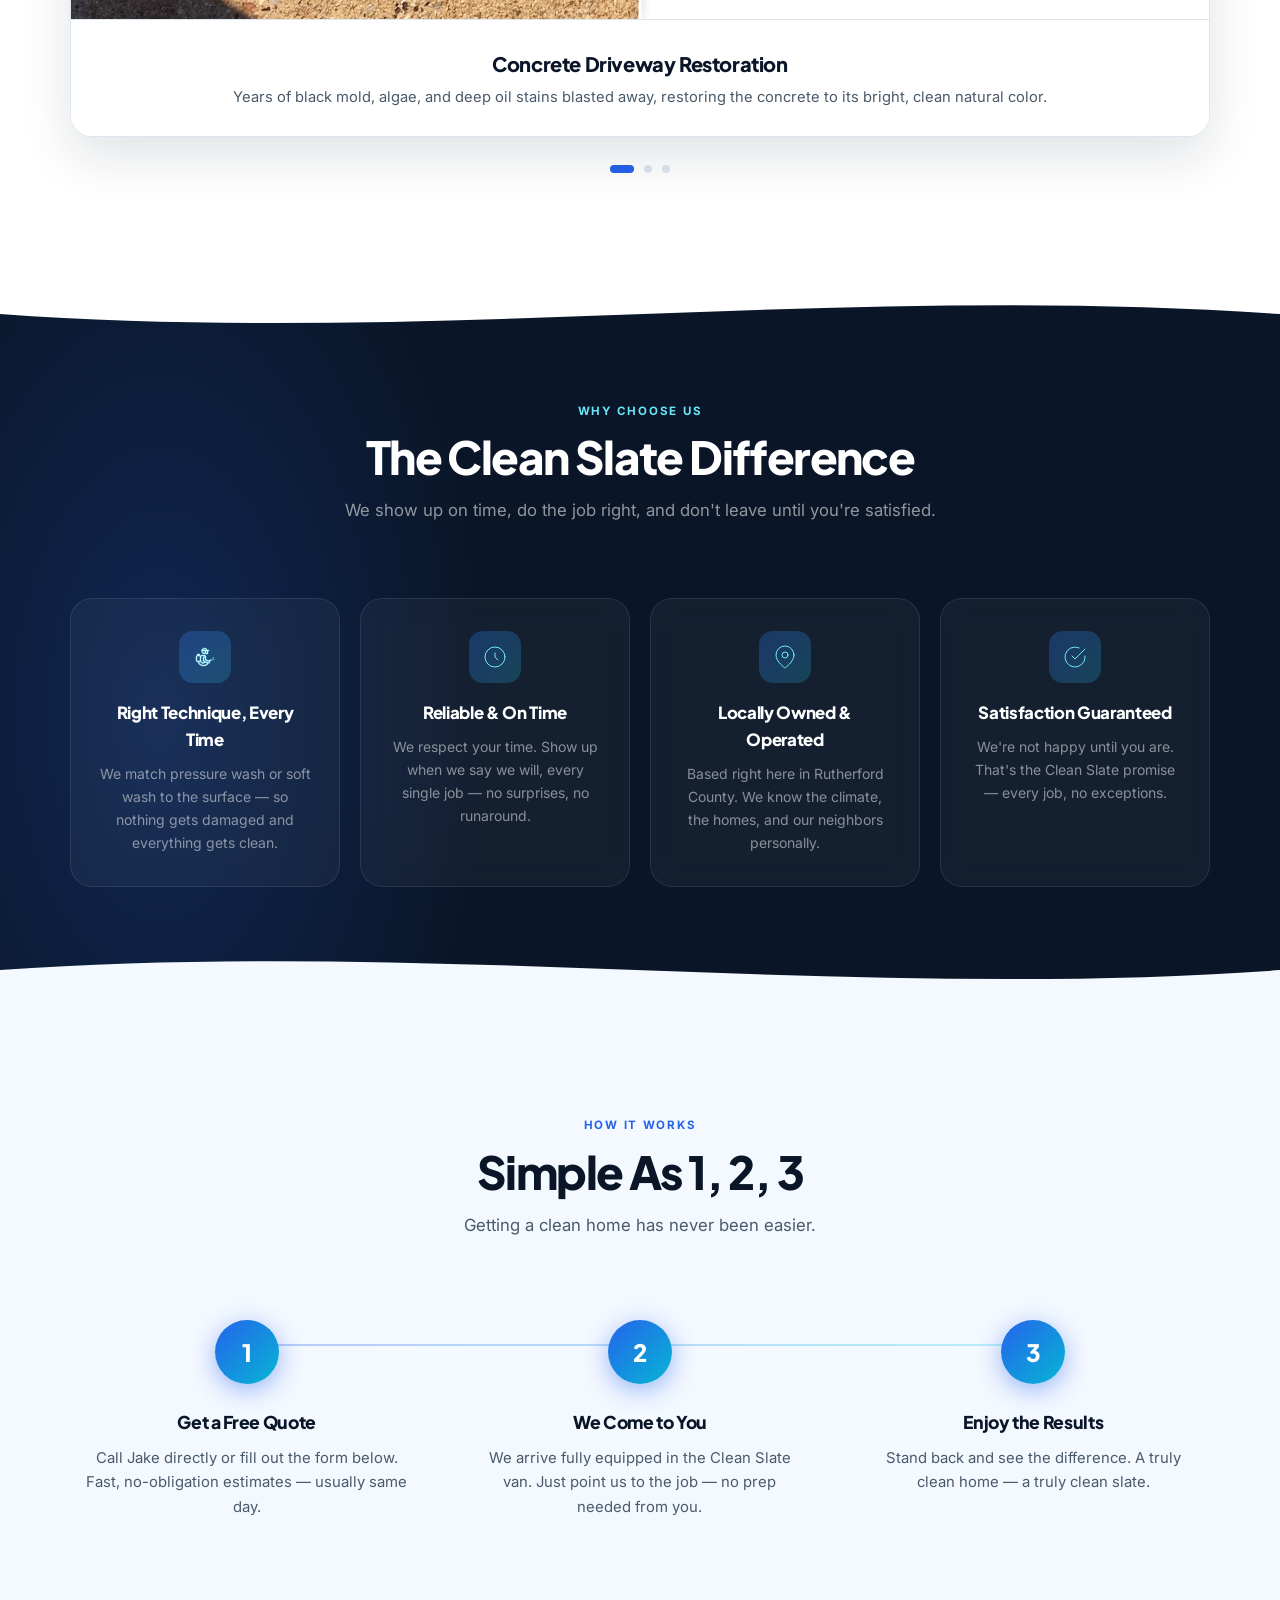
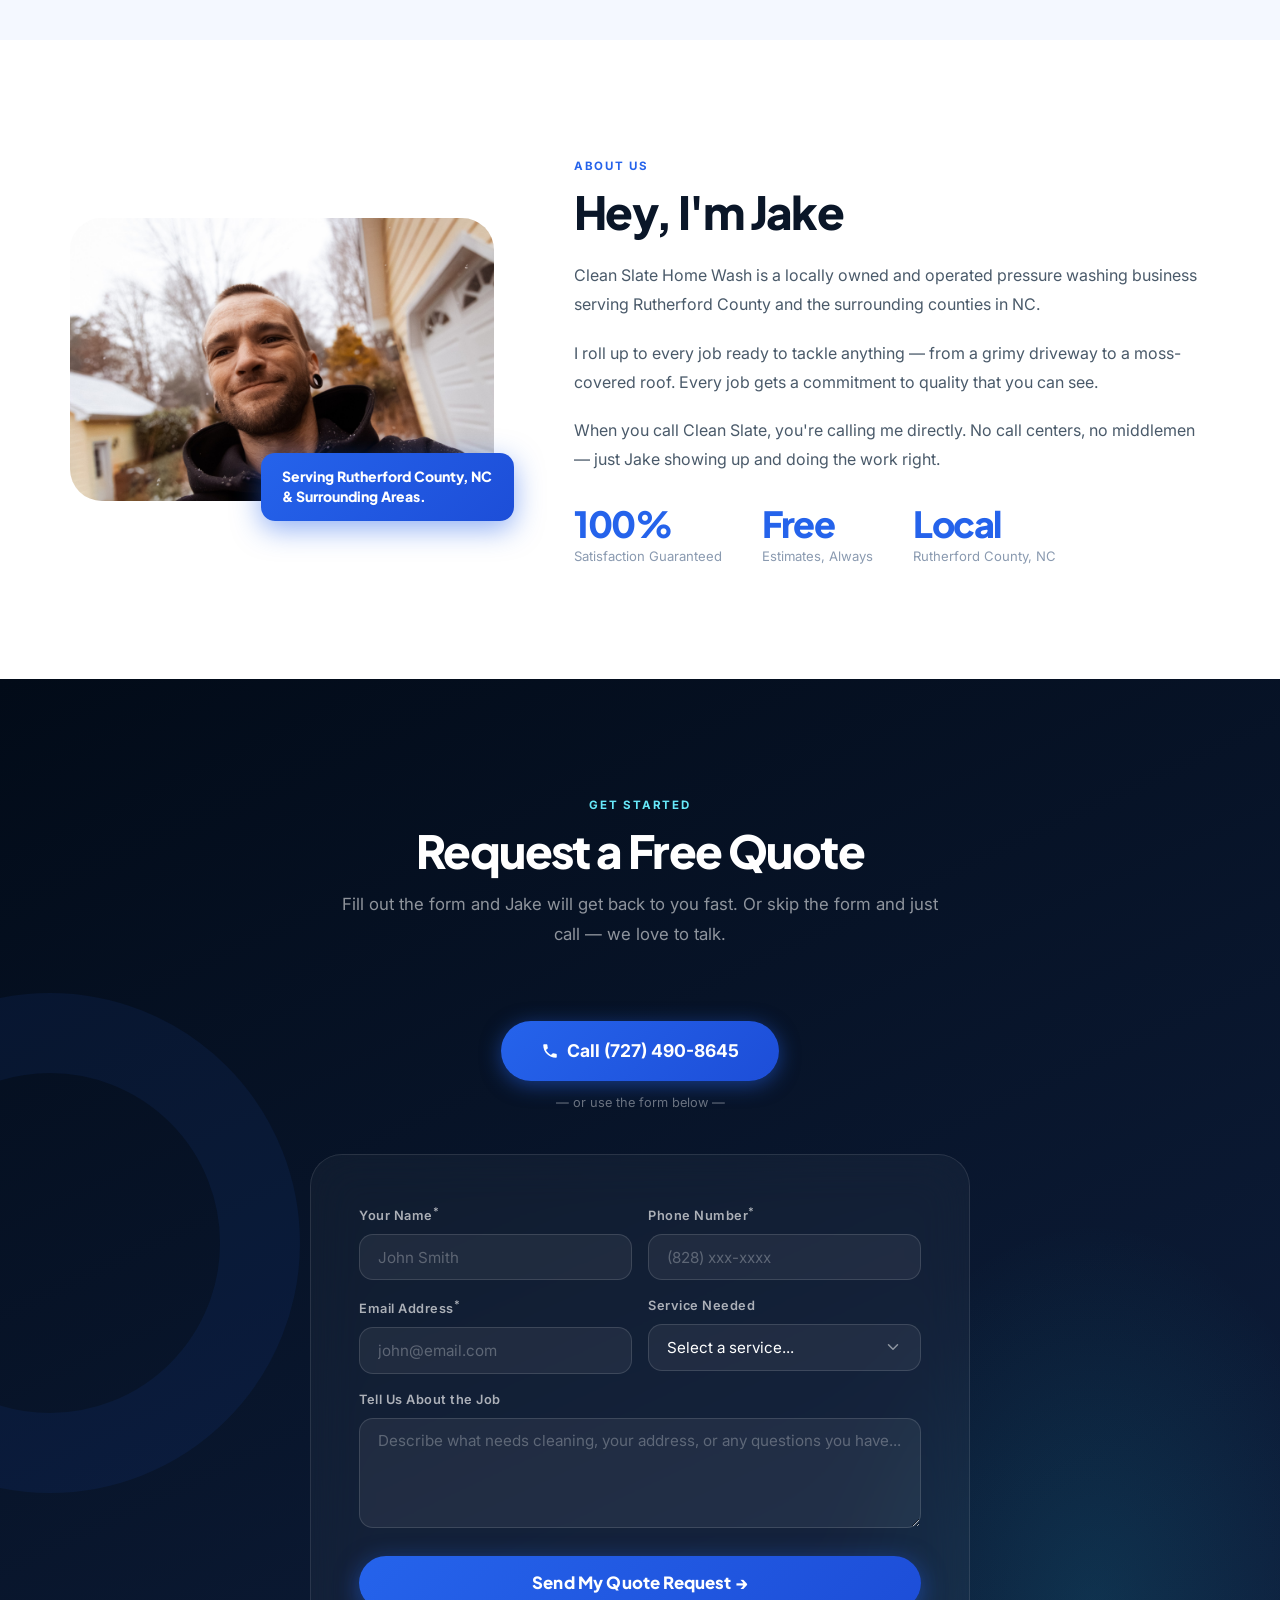
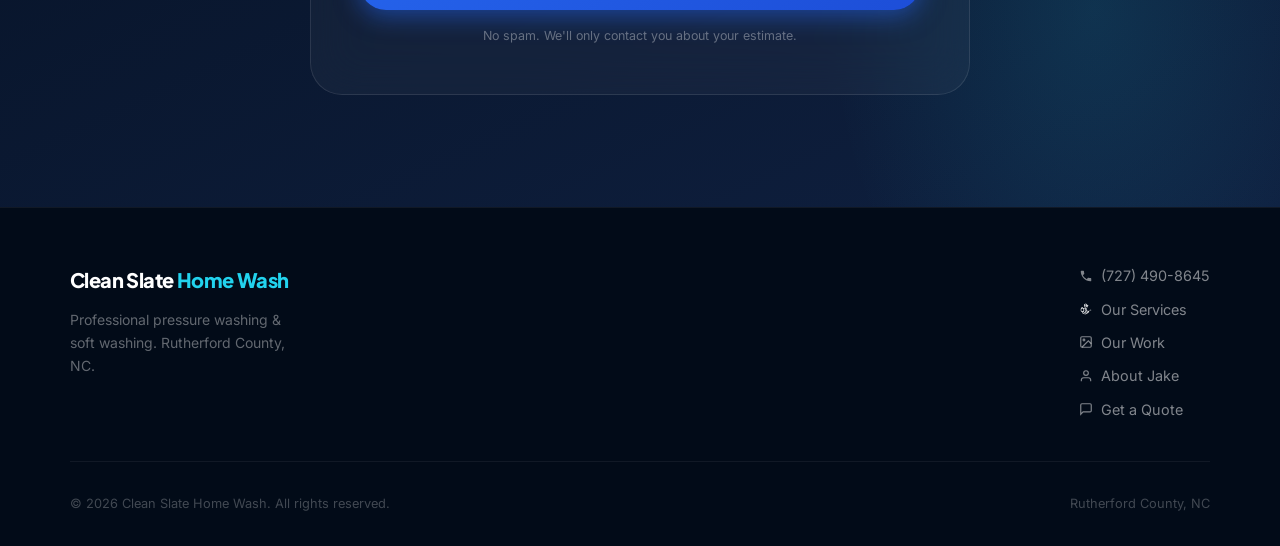
==== commit 8d4f172f: "images fix. renamed to .webp from .png" ====
--- a/index.html
+++ b/index.html
@@ -245,8 +245,8 @@
           <!-- Slide 2: Roof -->
           <div class="carousel-slide">
             <div class="slider-wrapper" style="--position: 50%;">
-              <img class="slider-img img-after" src="images/siding4after.png" alt="Clean Shingle Roof">
-              <img class="slider-img img-before" src="images/siding4before.png" alt="Dirty Shingle Roof">
+              <img class="slider-img img-after" src="images/siding4after.webp" alt="Clean Shingle Roof">
+              <img class="slider-img img-before" src="images/siding4before.webp" alt="Dirty Shingle Roof">
               
               <span class="slider-label label-before">Before</span>
               <span class="slider-label label-after">After</span>
@@ -268,8 +268,8 @@
           <!-- Slide 3: Deck -->
           <div class="carousel-slide">
             <div class="slider-wrapper" style="--position: 50%;">
-              <img class="slider-img img-after" src="images/siding3after.png" alt="Restored Wood Deck">
-              <img class="slider-img img-before" src="images/siding3before.png" alt="Weathered Wood Deck">
+              <img class="slider-img img-after" src="images/siding3after.webp" alt="Restored Wood Deck">
+              <img class="slider-img img-before" src="images/siding3before.webp" alt="Weathered Wood Deck">
               
               <span class="slider-label label-before">Before</span>
               <span class="slider-label label-after">After</span>
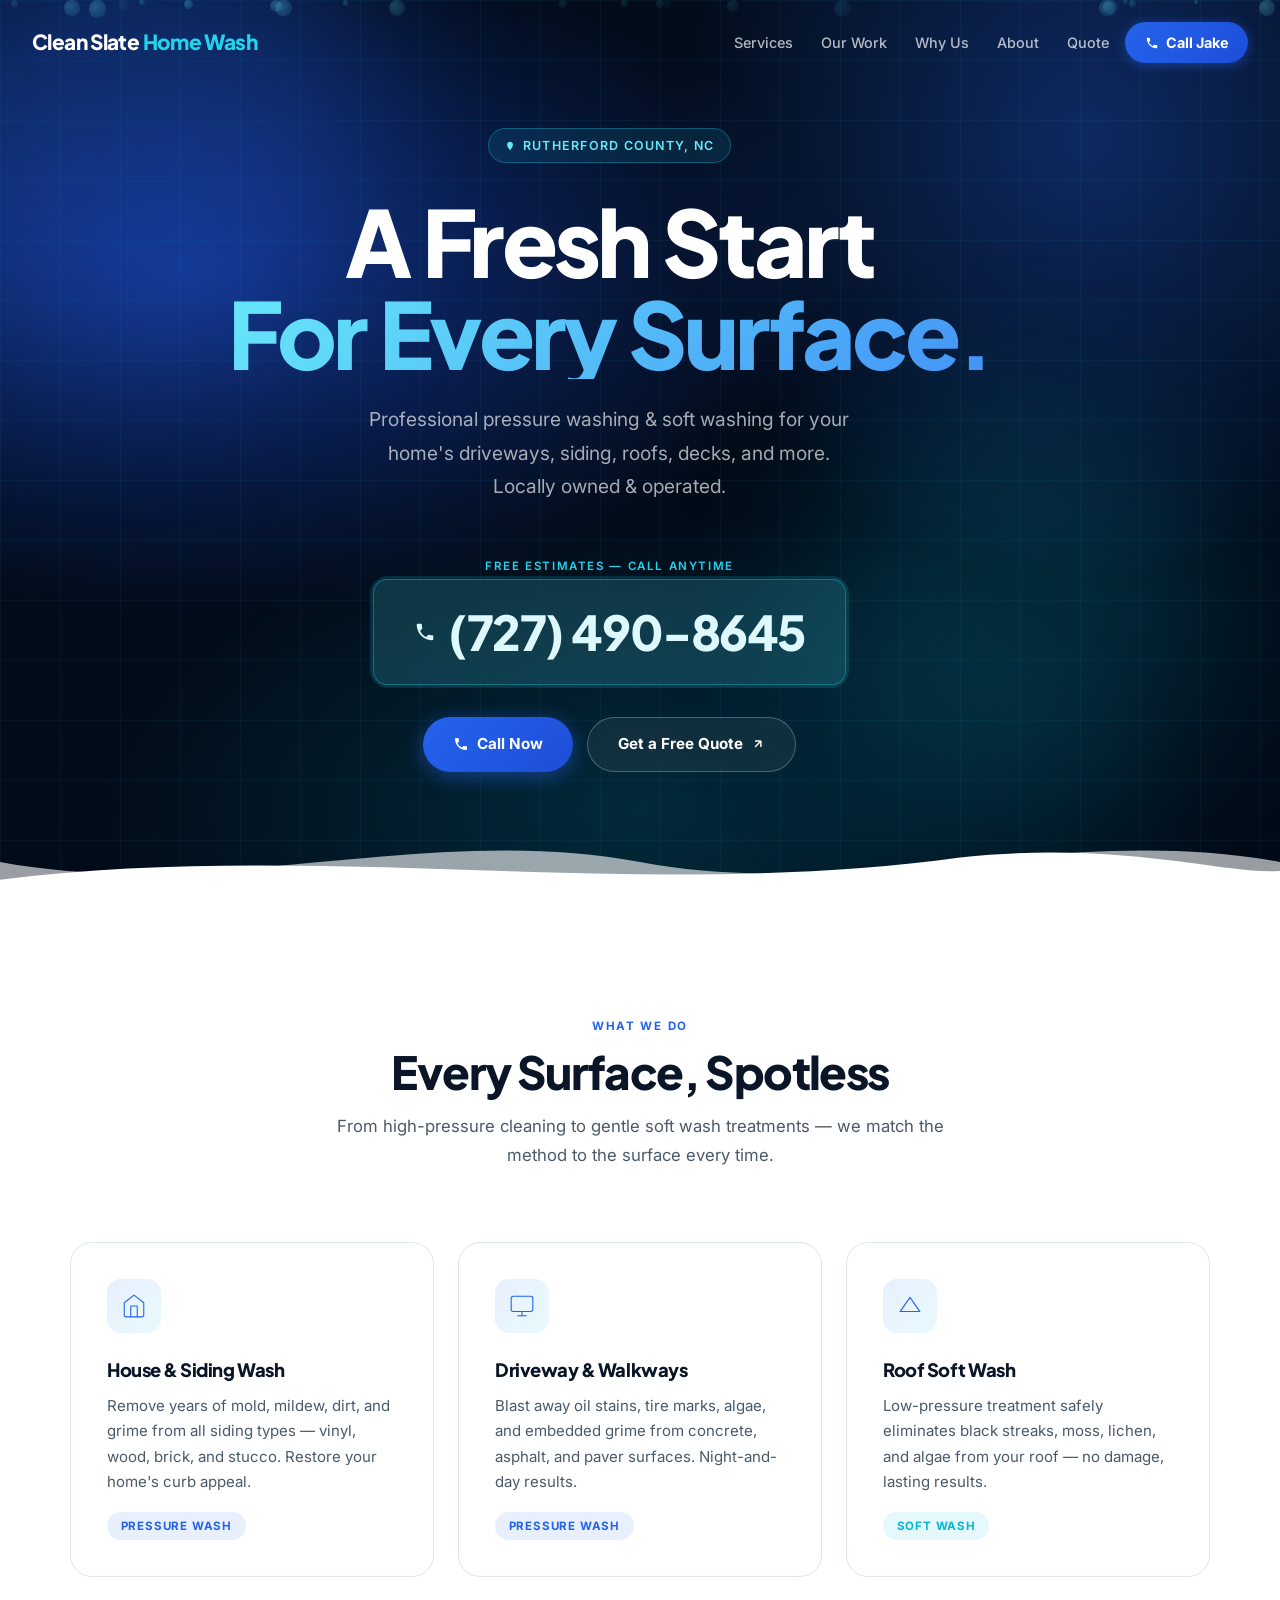
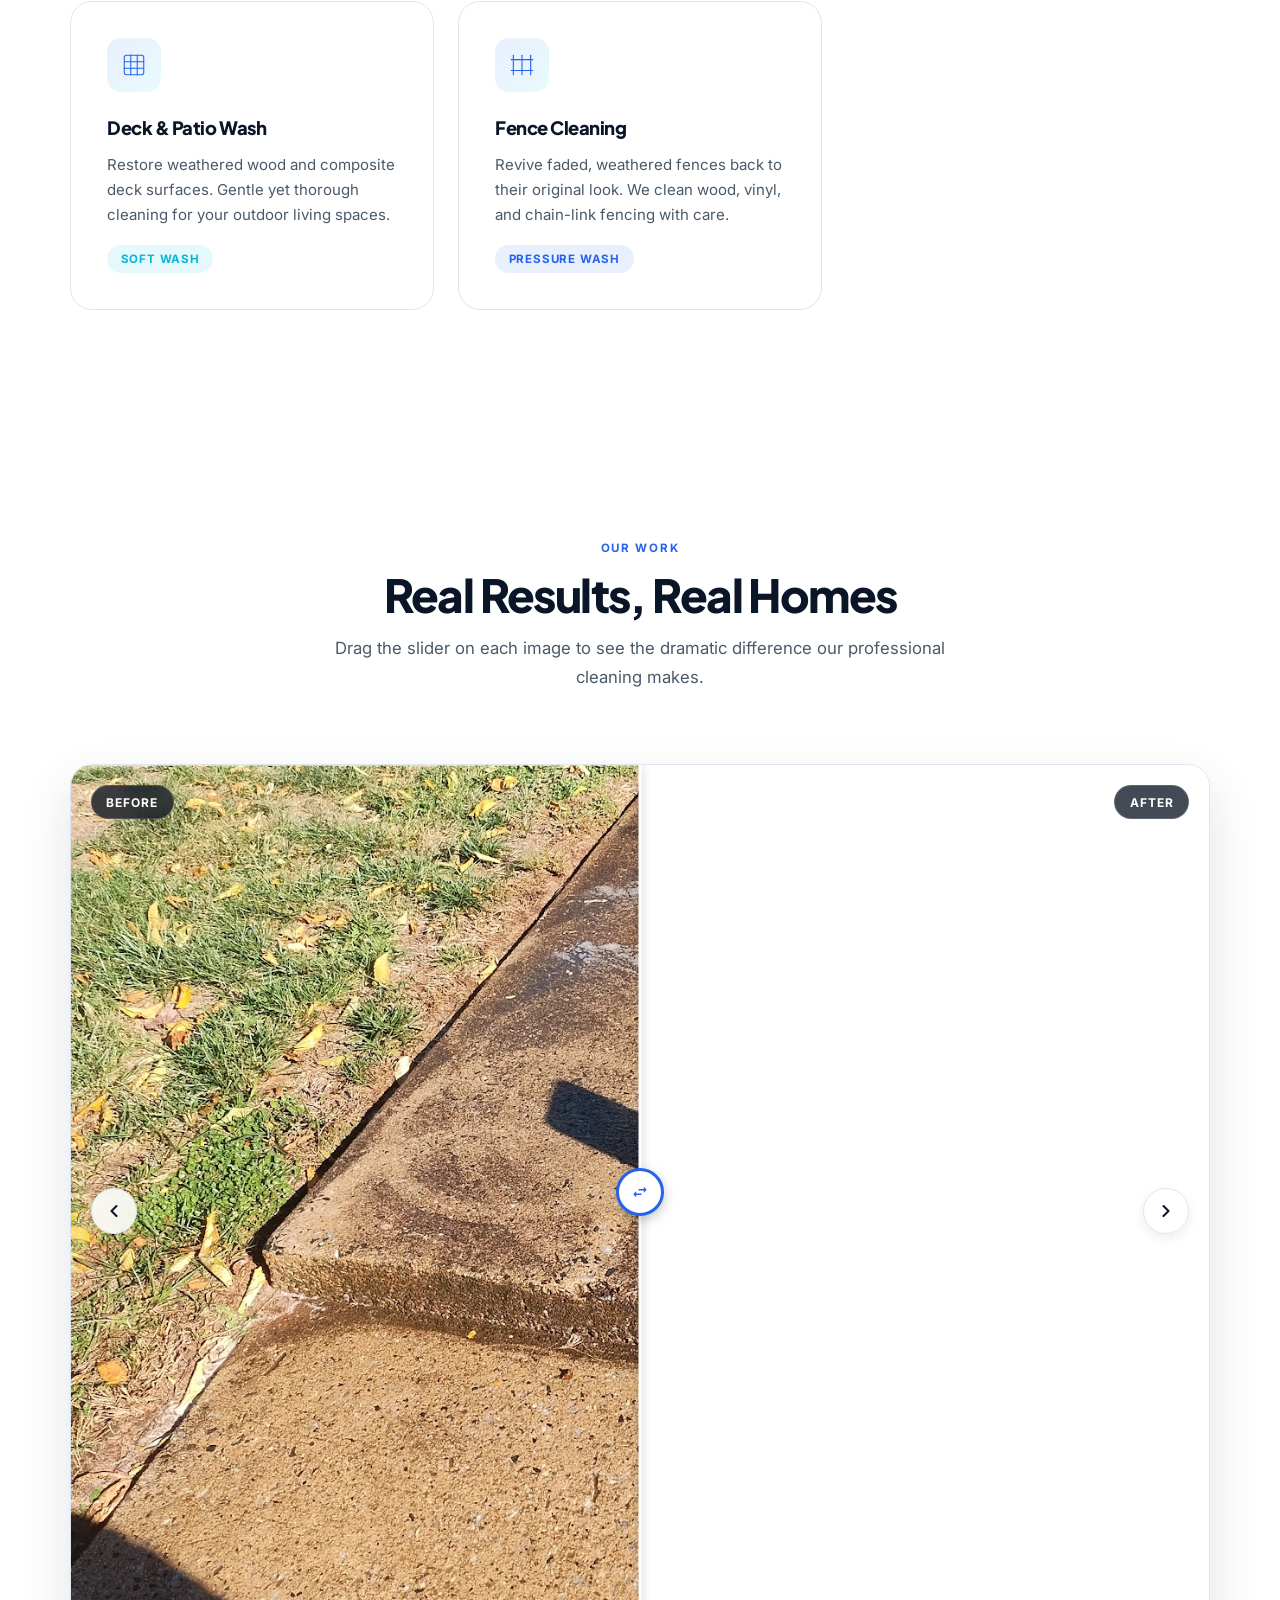
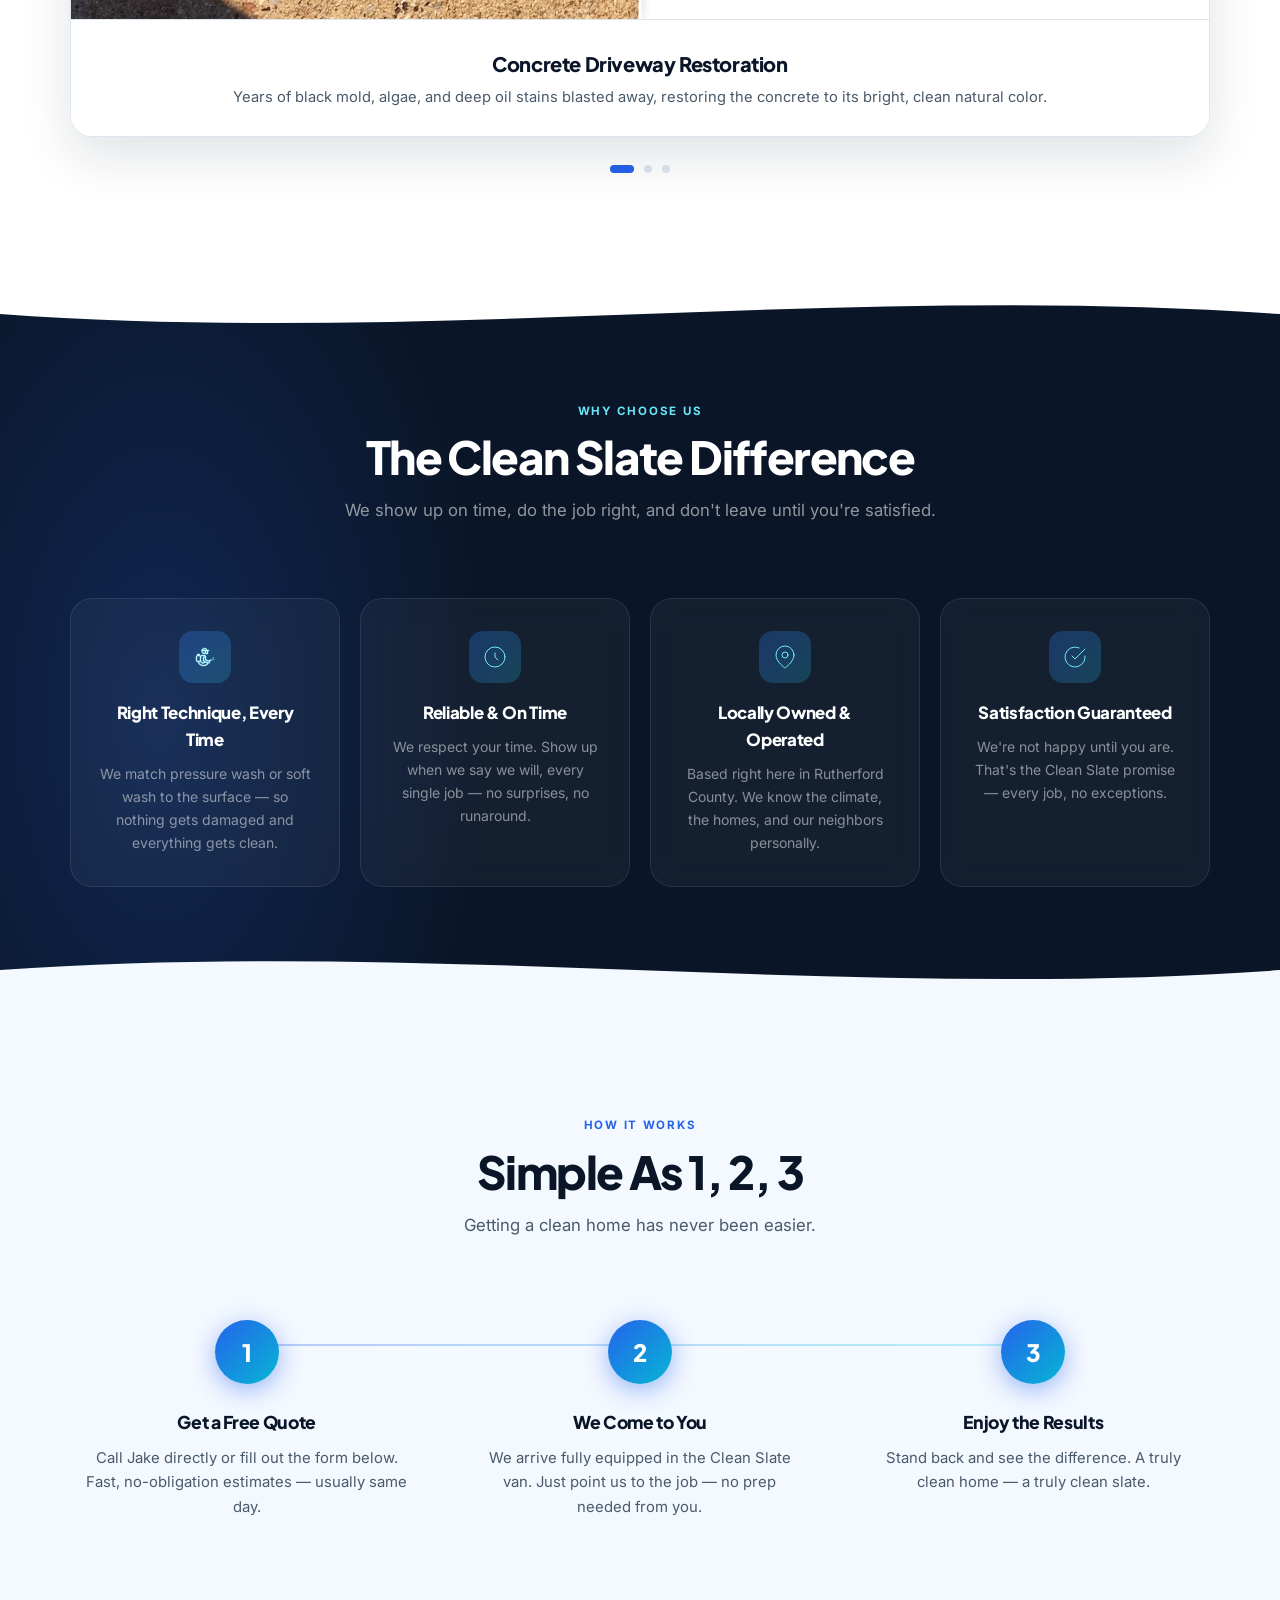
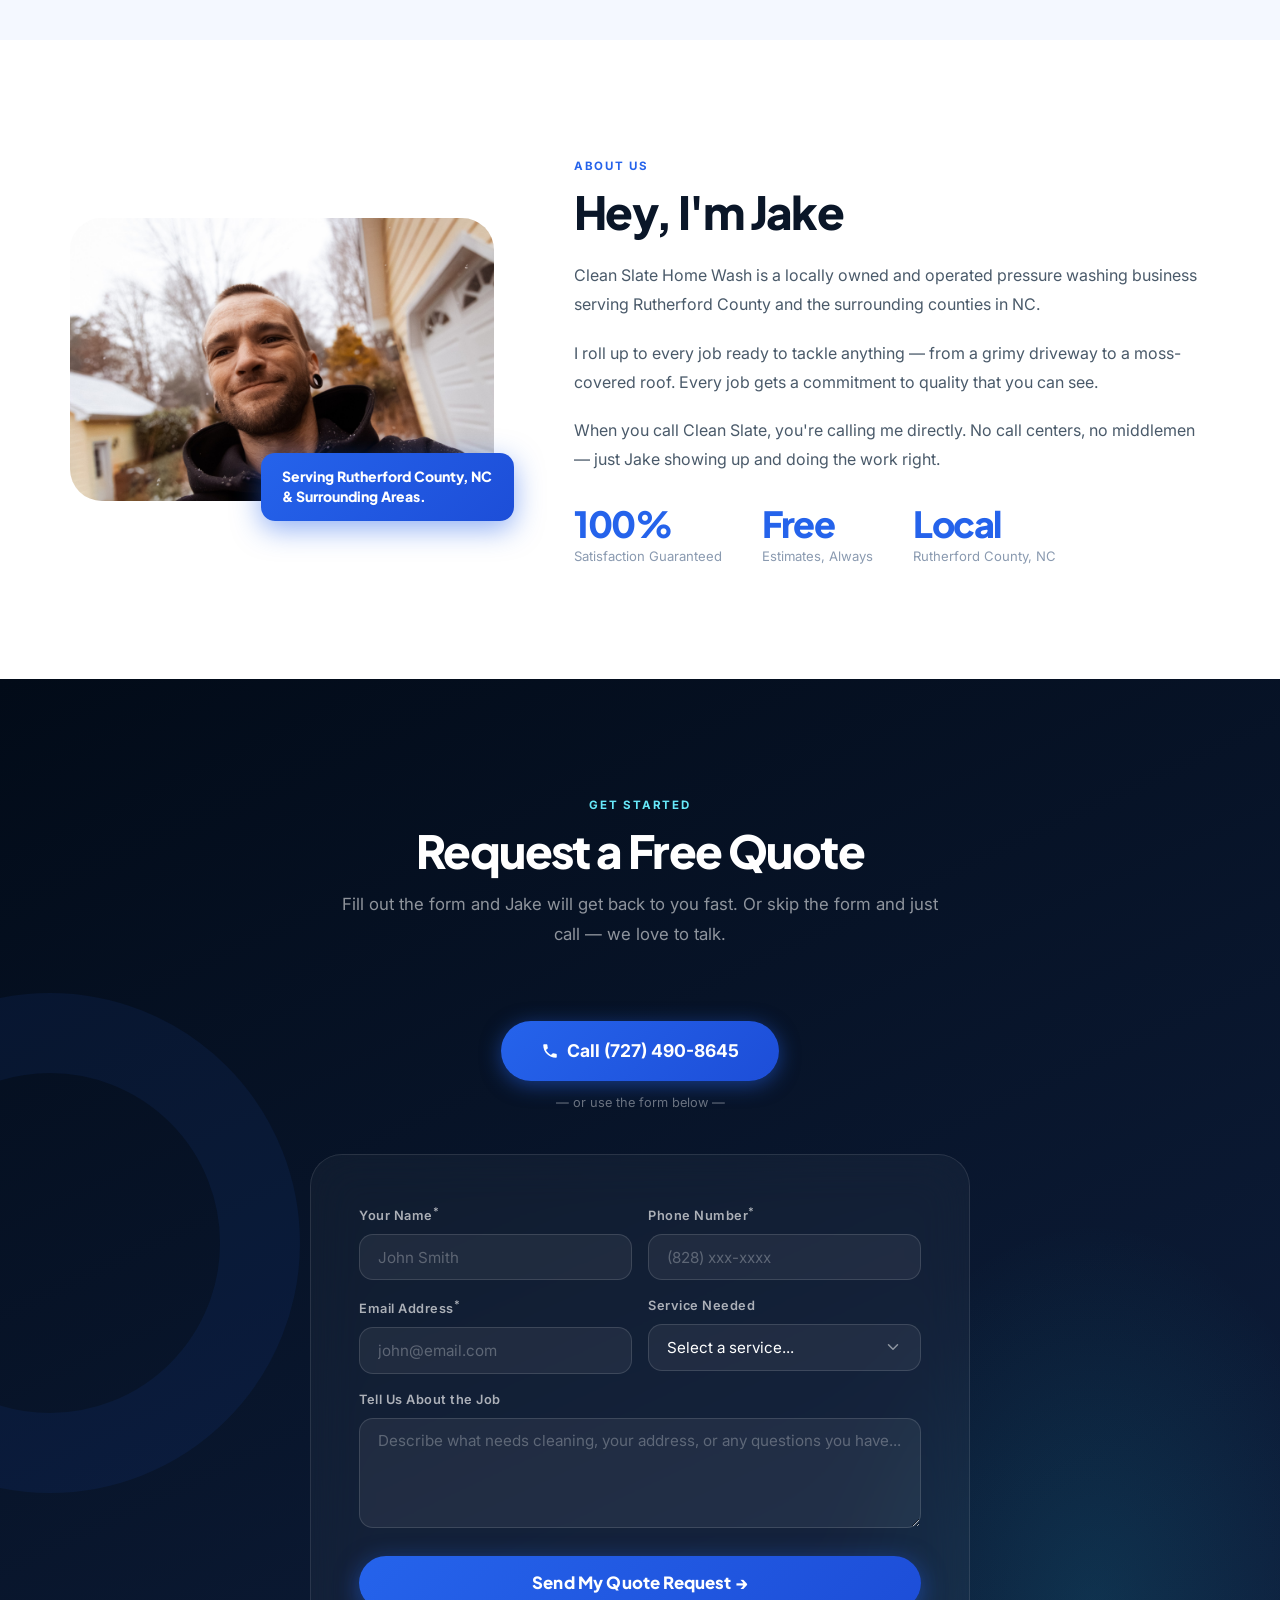
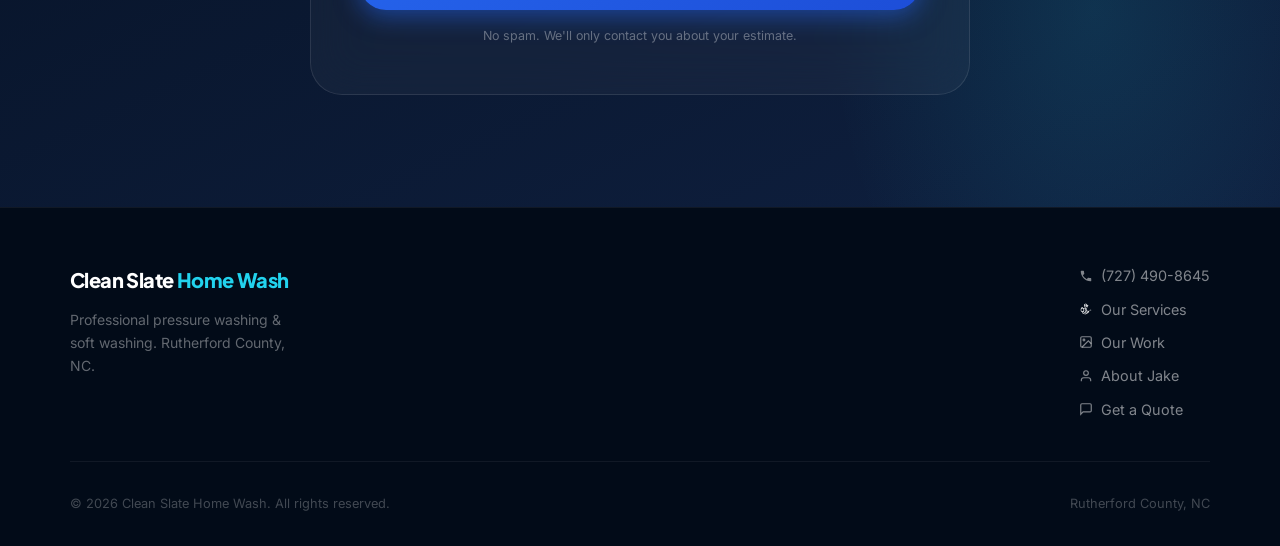
==== commit 2a058a9c: "changed slideshow captions to fit the photos" ====
--- a/index.html
+++ b/index.html
@@ -4,17 +4,13 @@
 <head>
   <meta charset="UTF-8">
   <meta name="viewport" content="width=device-width, initial-scale=1.0">
-  <meta name="description"
-    content="Clean Slate Home Wash — Professional pressure washing & soft washing in Rutherford County, NC. Driveways, siding, roofs, decks. Call Jake for a free quote!">
+  <meta name="description" content="Clean Slate Home Wash — Professional pressure washing & soft washing in Rutherford County, NC. Driveways, siding, roofs, decks. Call Jake for a free quote!">
   <link rel="icon" href="data:image/svg+xml,%3Csvg xmlns='http://www.w3.org/2000/svg' viewBox='0 0 32 32'%3E%3Cpath d='M16 3C16 3 7 13.5 7 20a9 9 0 0 0 18 0C25 13.5 16 3 16 3Z' fill='%237CCDF4'/%3E%3C/svg%3E">
-    <title>Clean Slate Home Wash | Rutherford County, NC</title>
+  <title>Clean Slate Home Wash | Rutherford County, NC</title>
   <link rel="preconnect" href="https://fonts.googleapis.com">
   <link rel="preconnect" href="https://fonts.gstatic.com" crossorigin>
-  <link
-    href="https://fonts.googleapis.com/css2?family=Inter:wght@300;400;500;600;700&family=Plus+Jakarta+Sans:wght@500;600;700;800;900&display=swap"
-    rel="stylesheet">
-   <link rel="stylesheet" href="style.css">
-
+  <link rel="stylesheet" href="https://fonts.googleapis.com/css2?family=Inter:wght@300;400;500;600;700&family=Plus+Jakarta+Sans:wght@500;600;700;800;900&display=swap">
+  <link rel="stylesheet" href="style.css">
 </head>
 
 <body>
@@ -245,8 +241,8 @@
           <!-- Slide 2: Roof -->
           <div class="carousel-slide">
             <div class="slider-wrapper" style="--position: 50%;">
-              <img class="slider-img img-after" src="images/siding4after.webp" alt="Clean Shingle Roof">
-              <img class="slider-img img-before" src="images/siding4before.webp" alt="Dirty Shingle Roof">
+              <img class="slider-img img-after" src="images/siding4after.webp" alt="Clean Vinyl Siding">
+              <img class="slider-img img-before" src="images/siding4before.webp" alt="Dirty Vinyl Siding  ">
               
               <span class="slider-label label-before">Before</span>
               <span class="slider-label label-after">After</span>
@@ -260,16 +256,16 @@
               </div>
             </div>
             <div class="slide-info">
-              <h3 class="slide-title">Roof Soft Wash Treatment</h3>
-              <p class="slide-desc">Safe, low-pressure chemical washing completely eliminated dark Gloeocapsa magma algae streaks and moss growth without damaging shingles.</p>
+              <h3 class="slide-title">Vinyl Siding Restoration</h3>
+              <p class="slide-desc">Restored vinyl siding to its original color and appearance with our specialized cleaning process.</p>
             </div>
           </div>
 
           <!-- Slide 3: Deck -->
           <div class="carousel-slide">
             <div class="slider-wrapper" style="--position: 50%;">
-              <img class="slider-img img-after" src="images/siding3after.webp" alt="Restored Wood Deck">
-              <img class="slider-img img-before" src="images/siding3before.webp" alt="Weathered Wood Deck">
+              <img class="slider-img img-after" src="images/siding3after.webp" alt="Restored Vinyl Siding">
+              <img class="slider-img img-before" src="images/siding3before.webp" alt="Weathered Vinyl Siding">
               
               <span class="slider-label label-before">Before</span>
               <span class="slider-label label-after">After</span>
@@ -283,8 +279,8 @@
               </div>
             </div>
             <div class="slide-info">
-              <h3 class="slide-title">Wood Deck Revitalization</h3>
-              <p class="slide-desc">Removed thick grey wood weathering, mold, and slippery grime layers to reveal the warm, golden organic wood grain underneath.</p>
+              <h3 class="slide-title">Vinyl Siding Restoration</h3>
+              <p class="slide-desc">Restored vinyl siding to its original color and appearance with our specialized cleaning process.</p>
             </div>
           </div>
         </div>
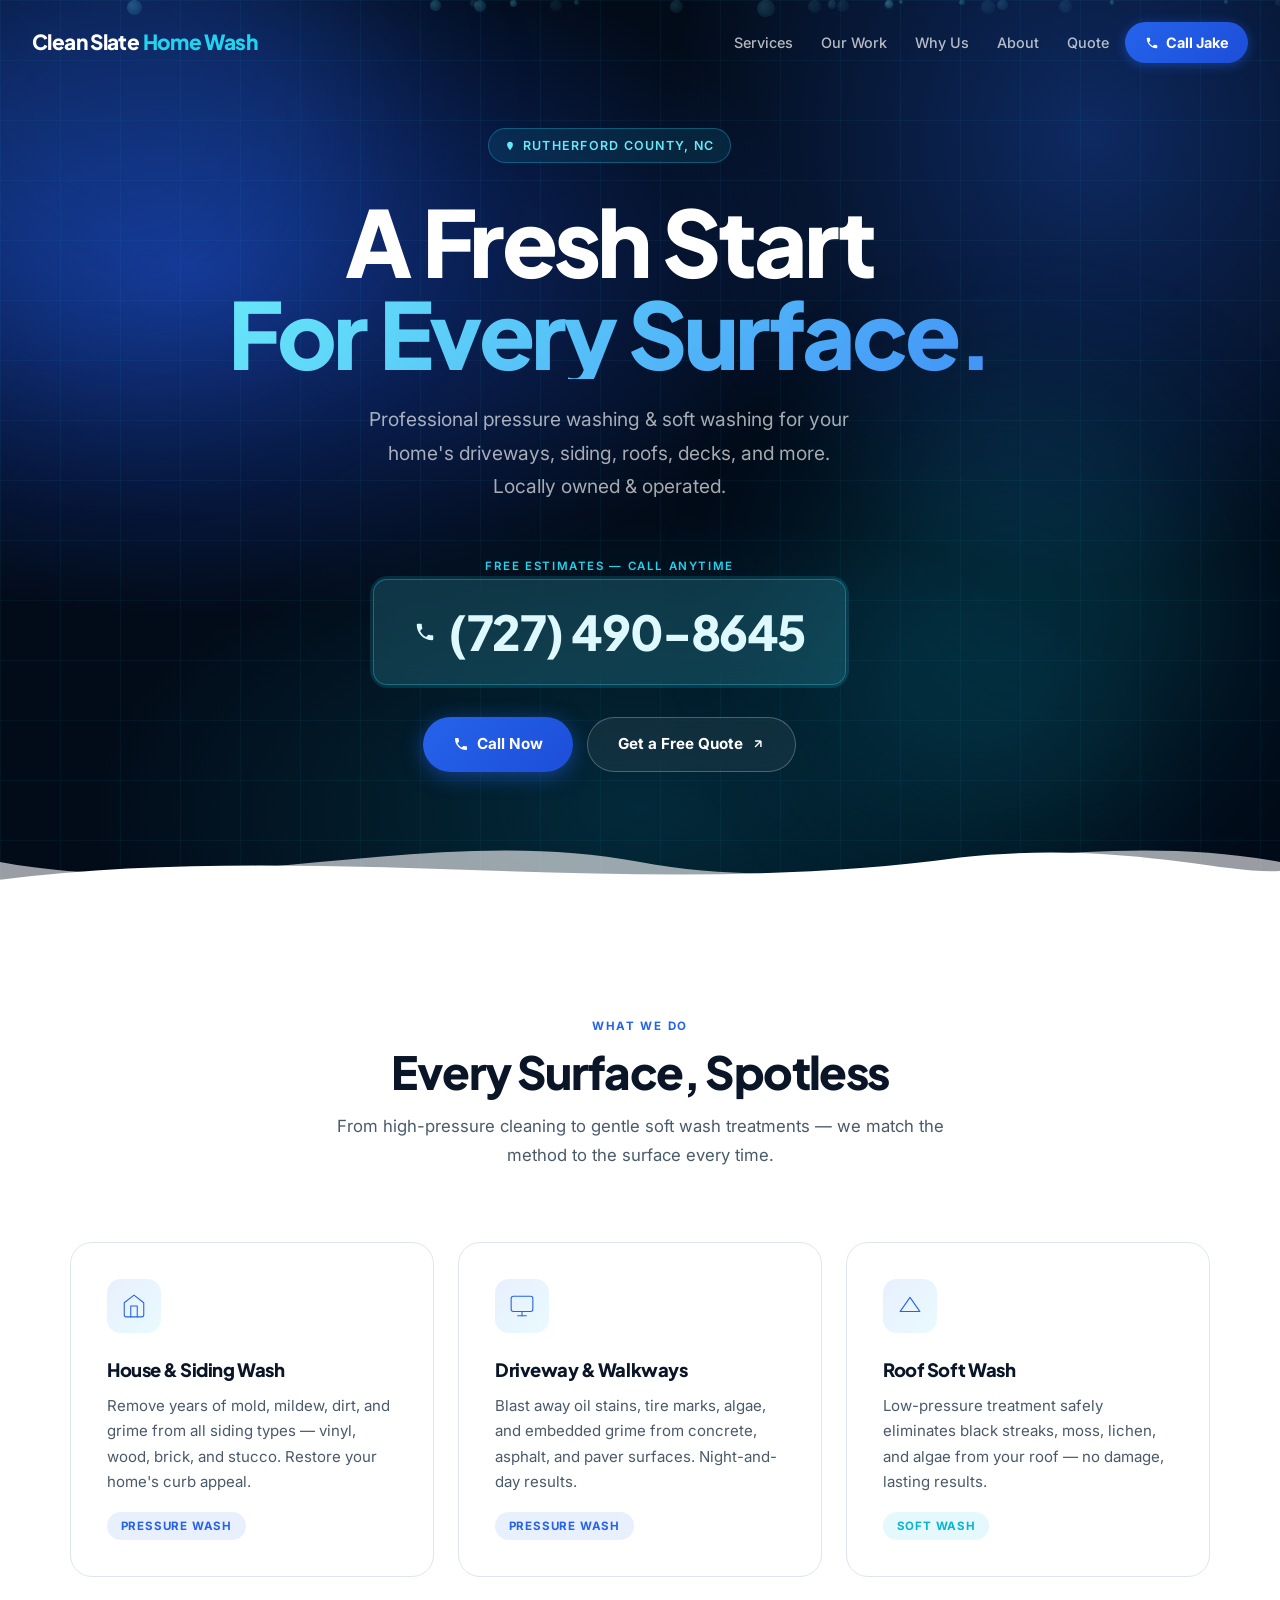
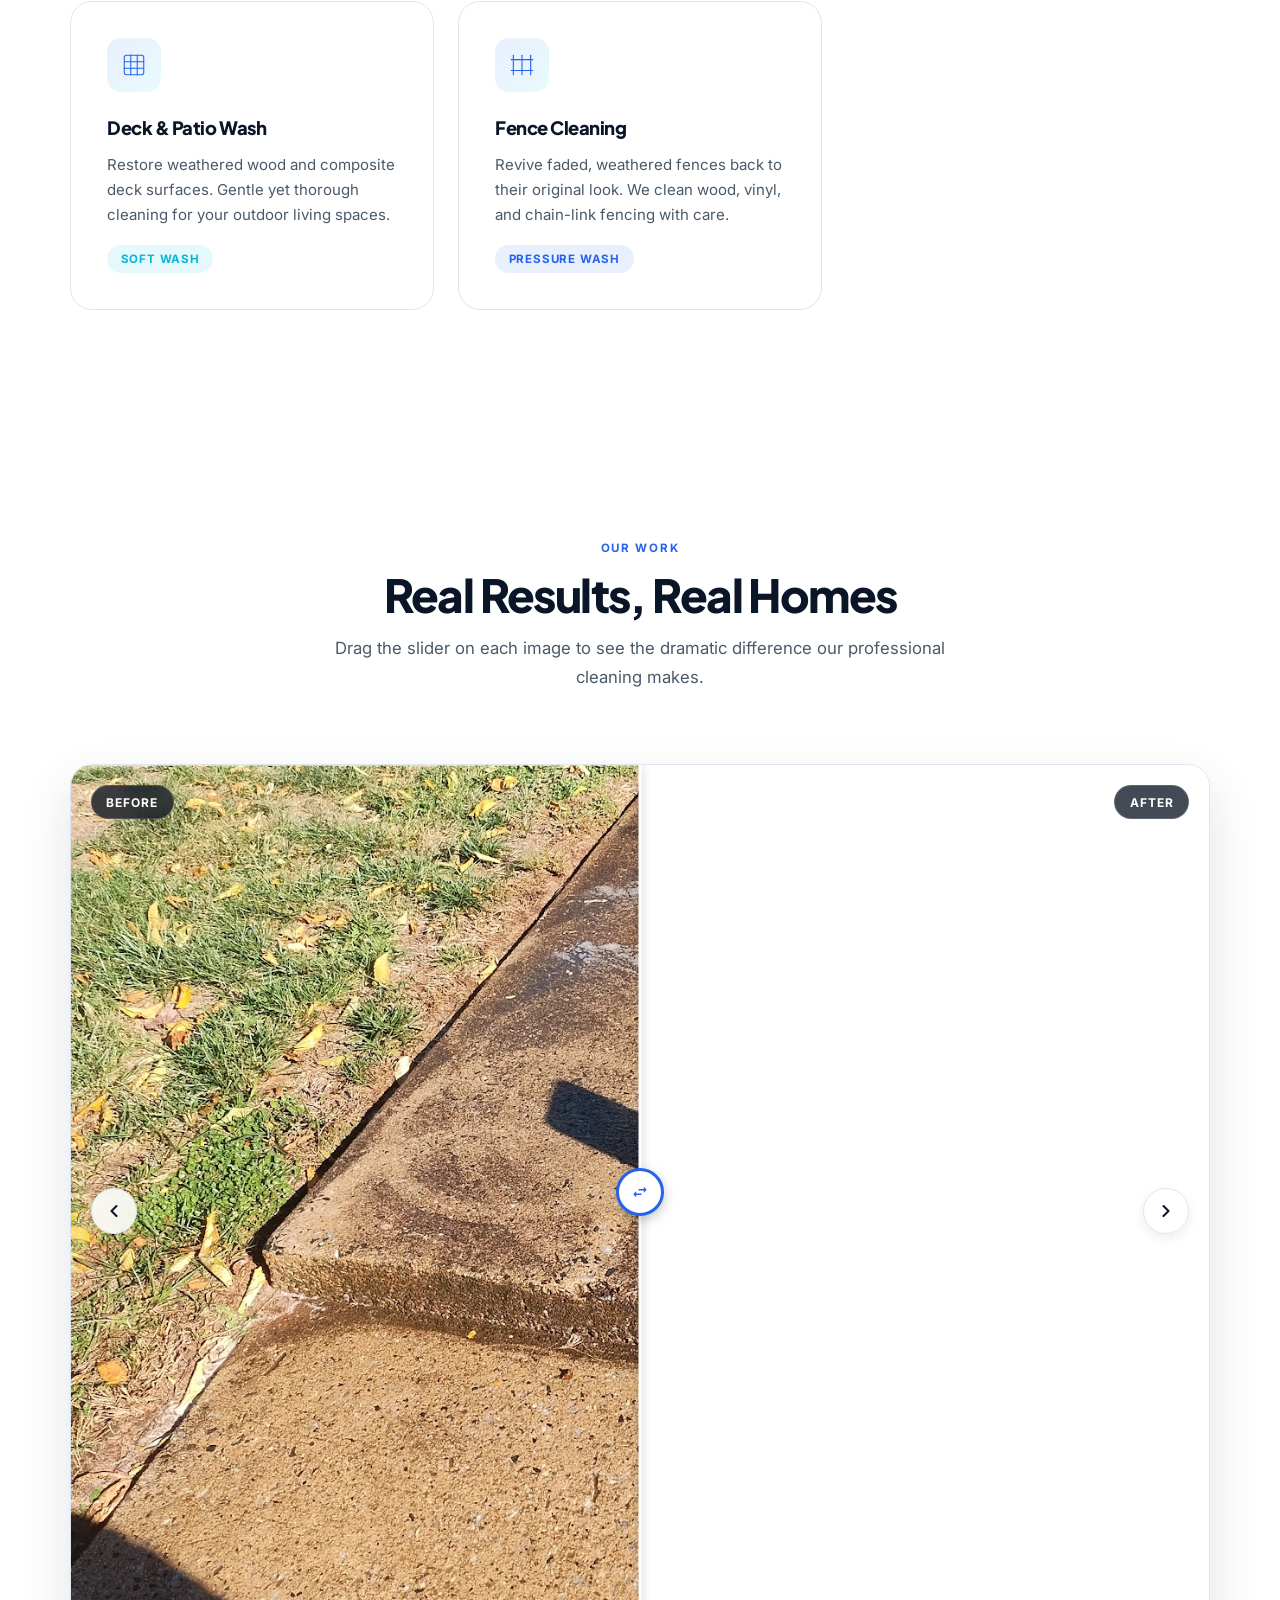
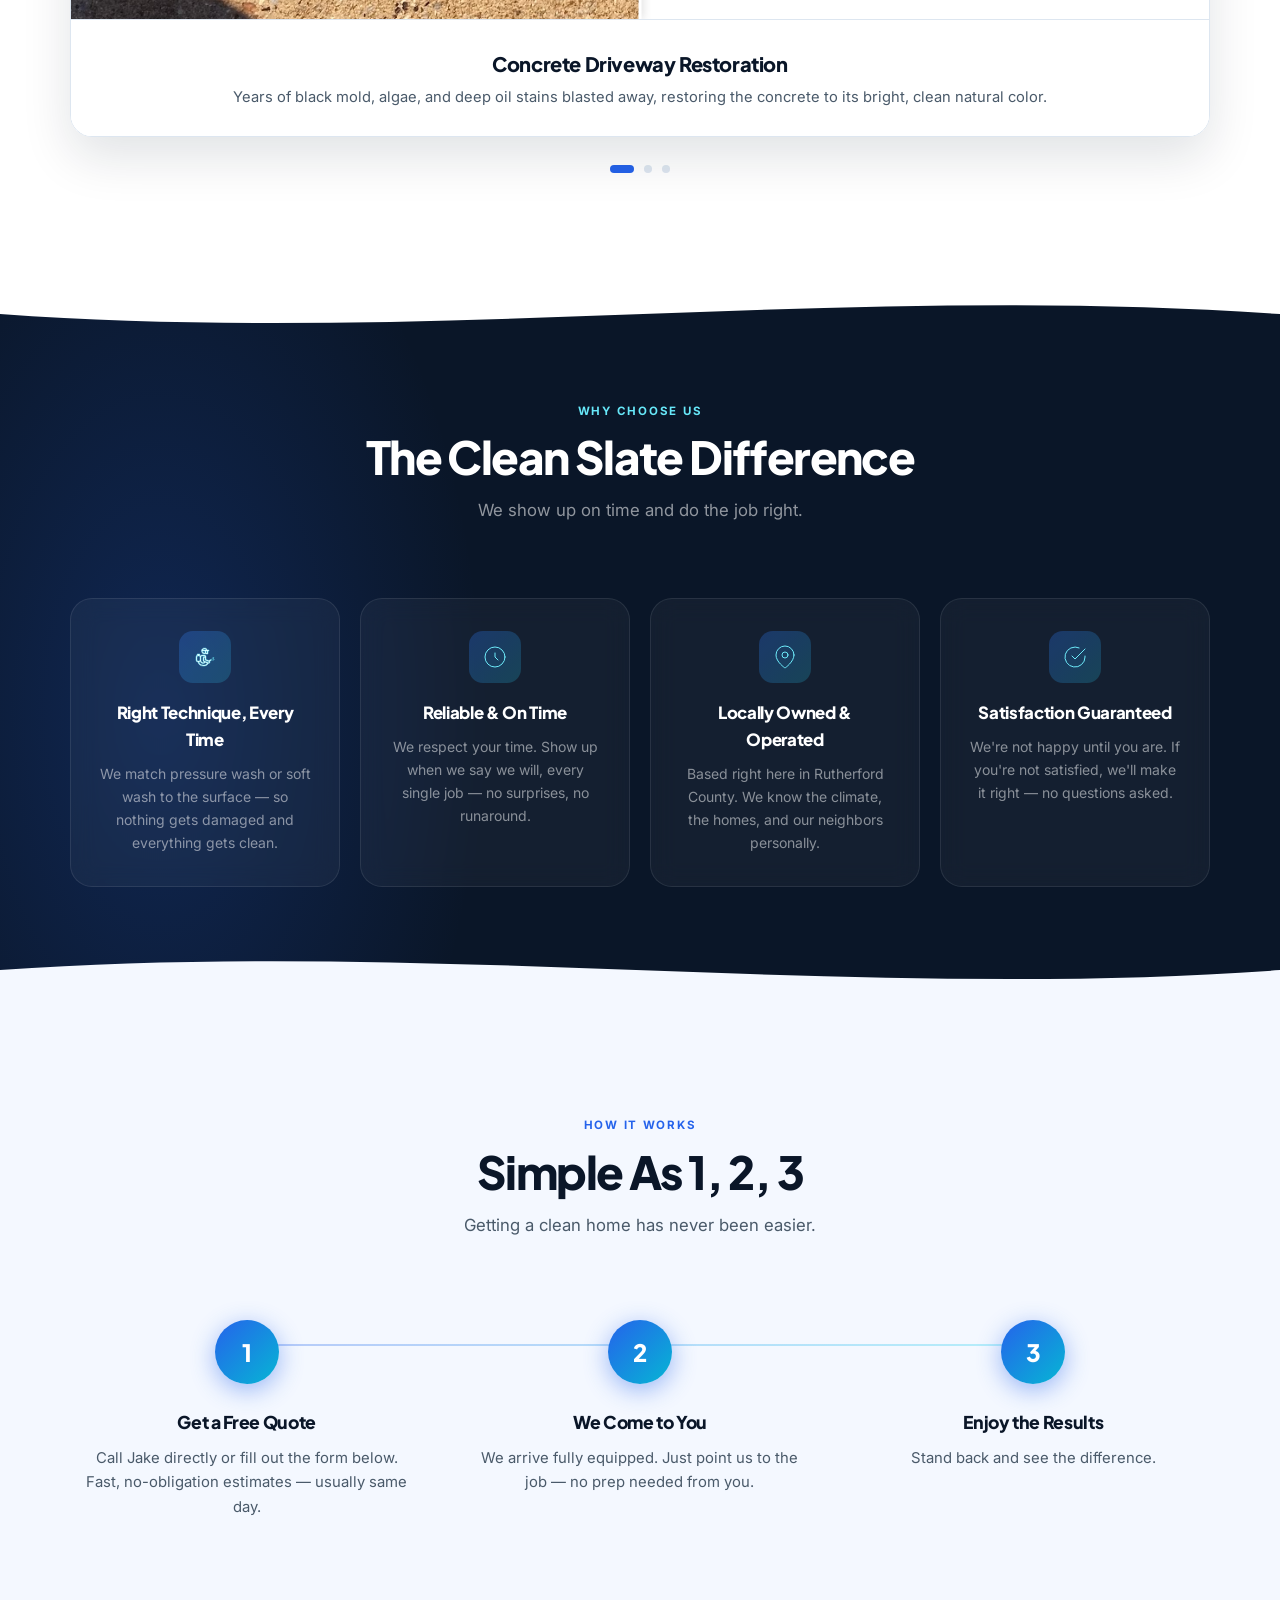
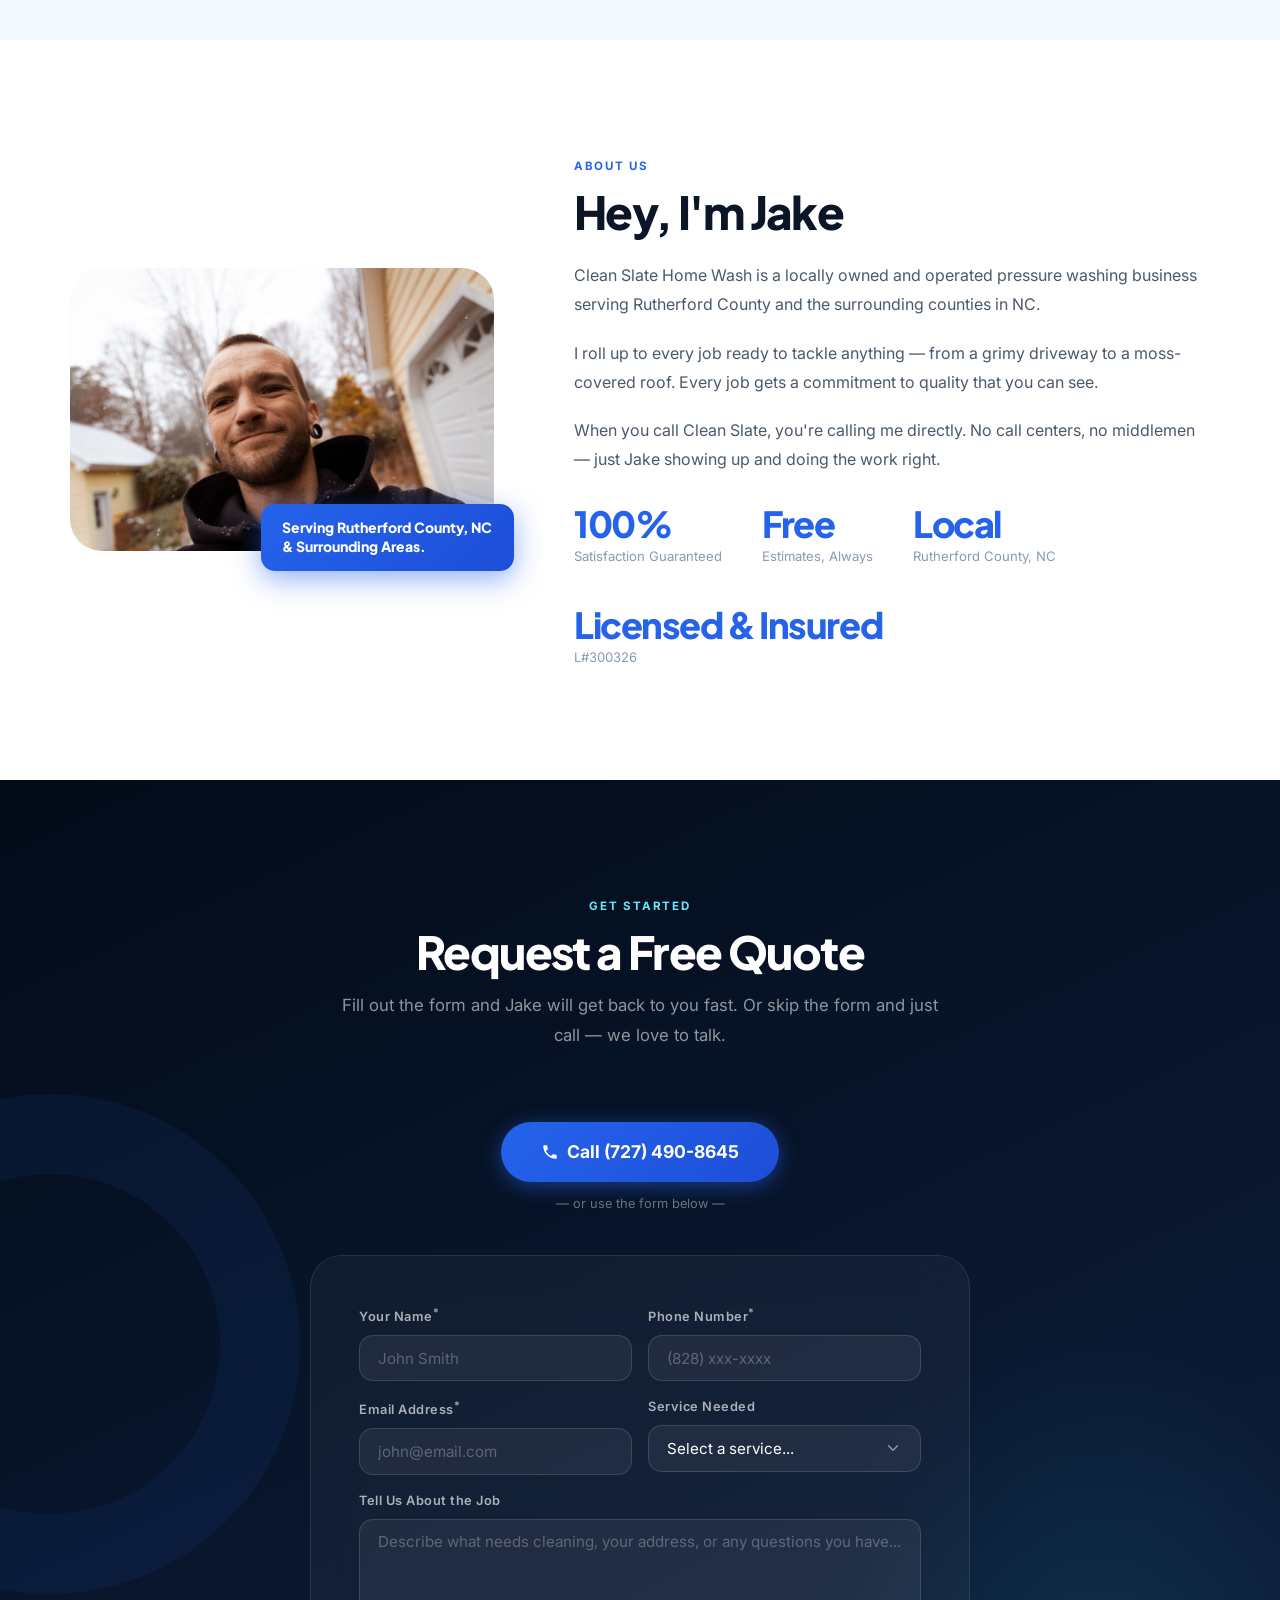
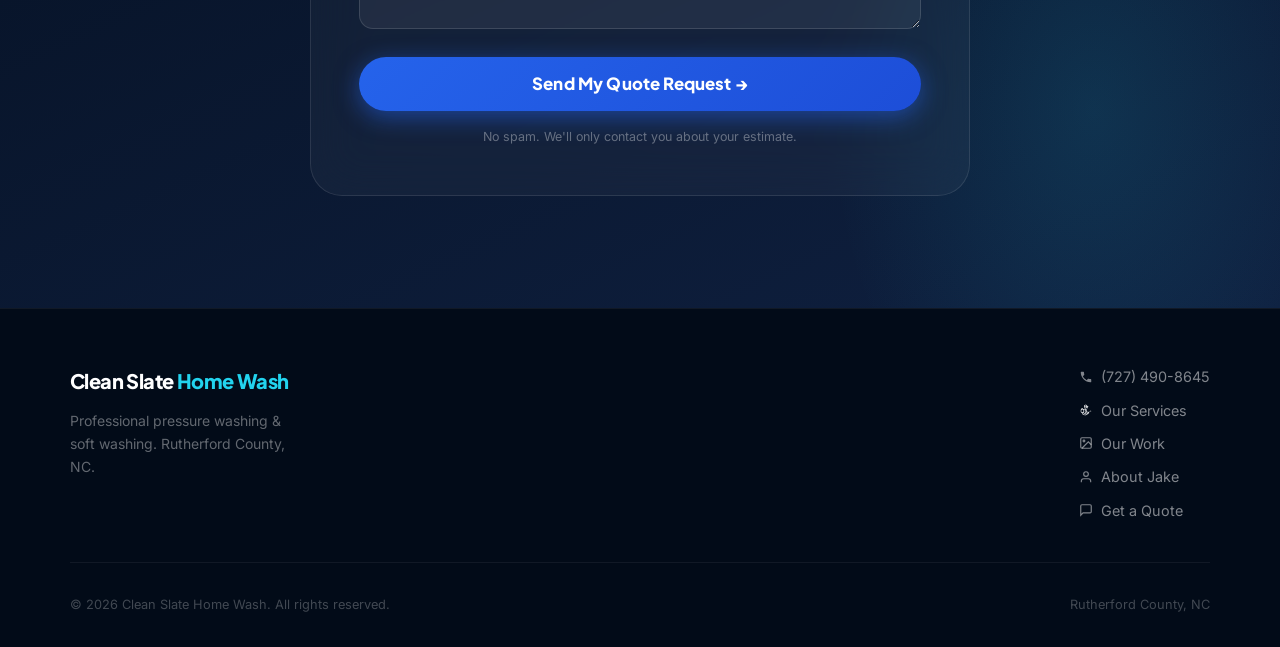
==== commit 38226408: "copy edits" ====
--- a/index.html
+++ b/index.html
@@ -321,7 +321,7 @@
       <div class="section-header reveal">
         <span class="eyebrow light">Why Choose Us</span>
         <h2 class="section-title light">The Clean Slate Difference</h2>
-        <p class="section-desc light">We show up on time, do the job right, and don't leave until you're satisfied.</p>
+        <p class="section-desc light">We show up on time and do the job right.</p>
       </div>
 
       <div class="why-grid">
@@ -371,7 +371,7 @@
             </svg>
           </div>
           <div class="why-title">Satisfaction Guaranteed</div>
-          <p class="why-body">We're not happy until you are. That's the Clean Slate promise — every job, no exceptions.
+          <p class="why-body">We're not happy until you are. If you're not satisfied, we'll make it right — no questions asked.
           </p>
         </div>
       </div>
@@ -405,13 +405,13 @@
         <div class="process-step reveal reveal-d2">
           <div class="step-num">2</div>
           <div class="step-title">We Come to You</div>
-          <p class="step-body">We arrive fully equipped in the Clean Slate van. Just point us to the job — no prep
+          <p class="step-body">We arrive fully equipped. Just point us to the job — no prep
             needed from you.</p>
         </div>
         <div class="process-step reveal reveal-d3">
           <div class="step-num">3</div>
           <div class="step-title">Enjoy the Results</div>
-          <p class="step-body">Stand back and see the difference. A truly clean home — a truly clean slate.</p>
+          <p class="step-body">Stand back and see the difference.</p>
         </div>
       </div>
     </div>
@@ -463,6 +463,10 @@
             <div>
               <div class="stat-num">Local</div>
               <div class="stat-lbl">Rutherford County, NC</div>
+            </div>
+            <div>
+              <div class="stat-num">Licensed & Insured</div>
+              <div class="stat-lbl">L#300326</div>
             </div>
           </div>
         </div>
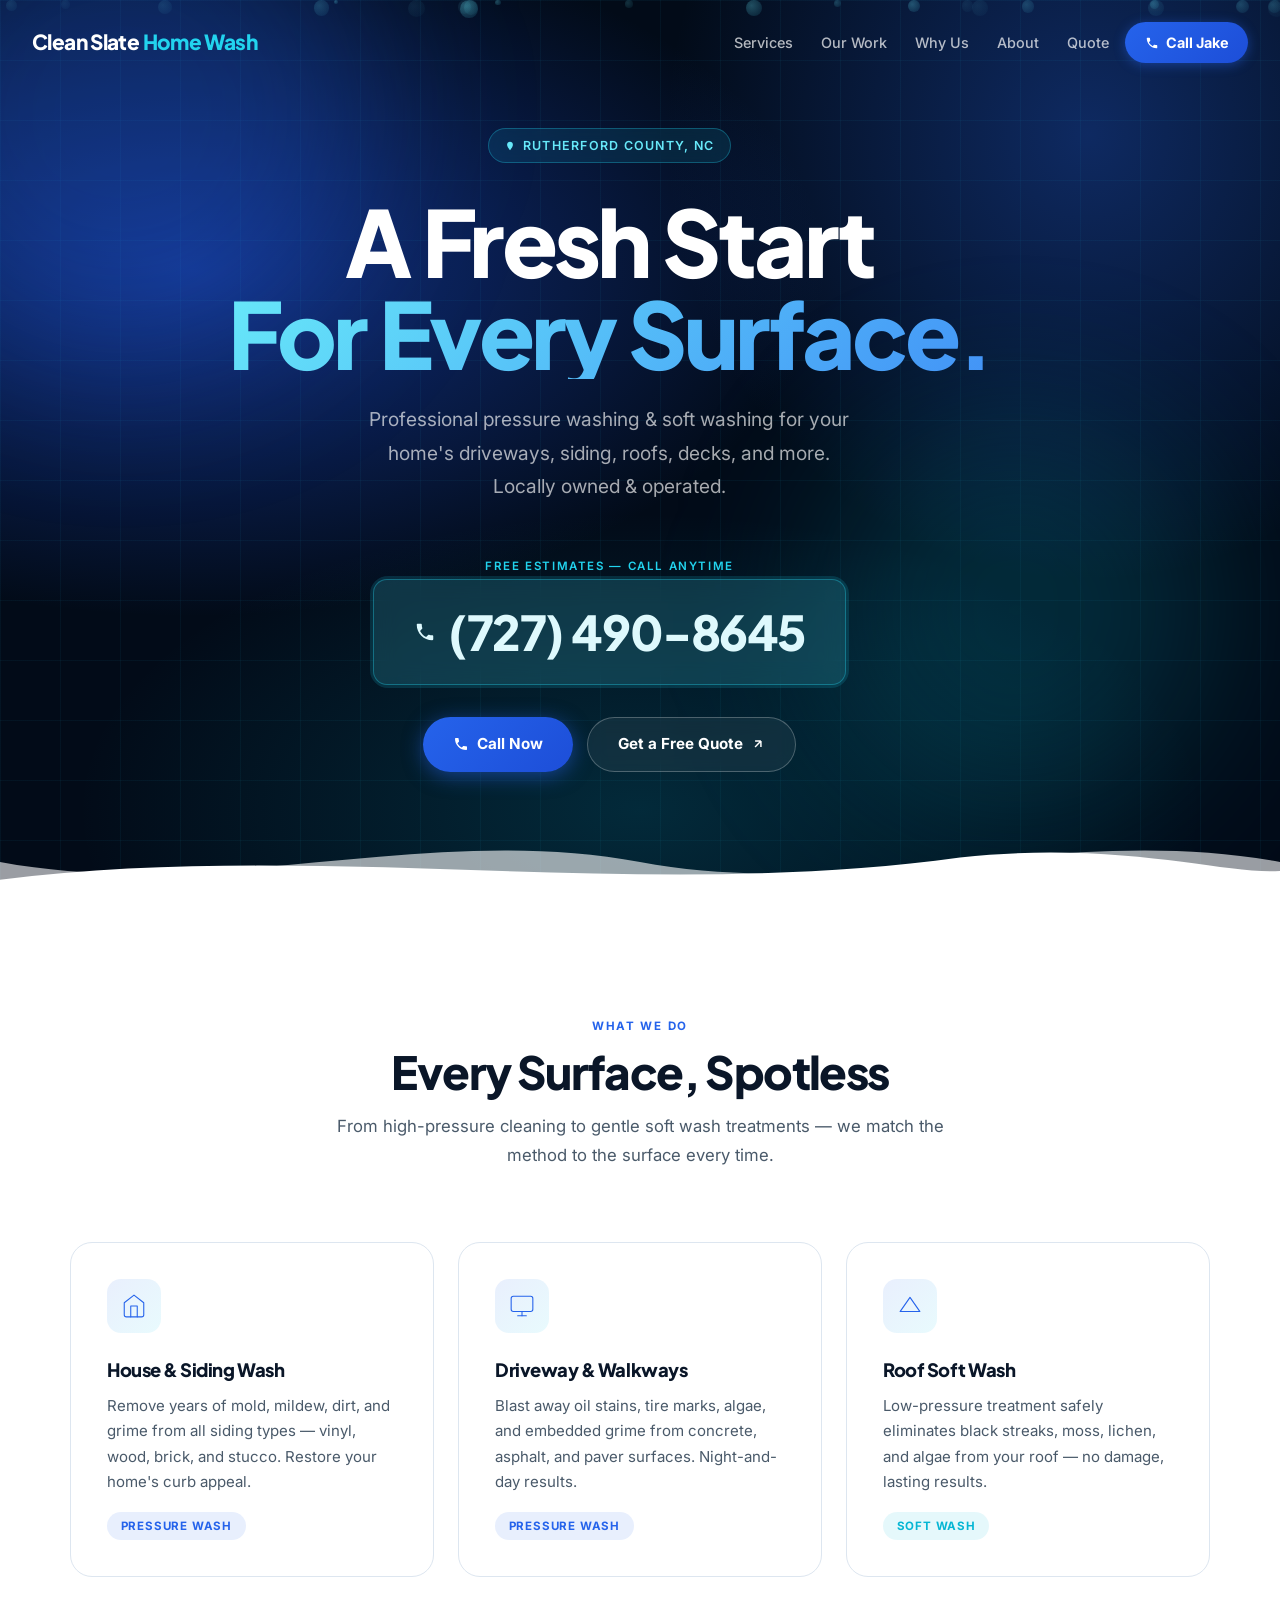
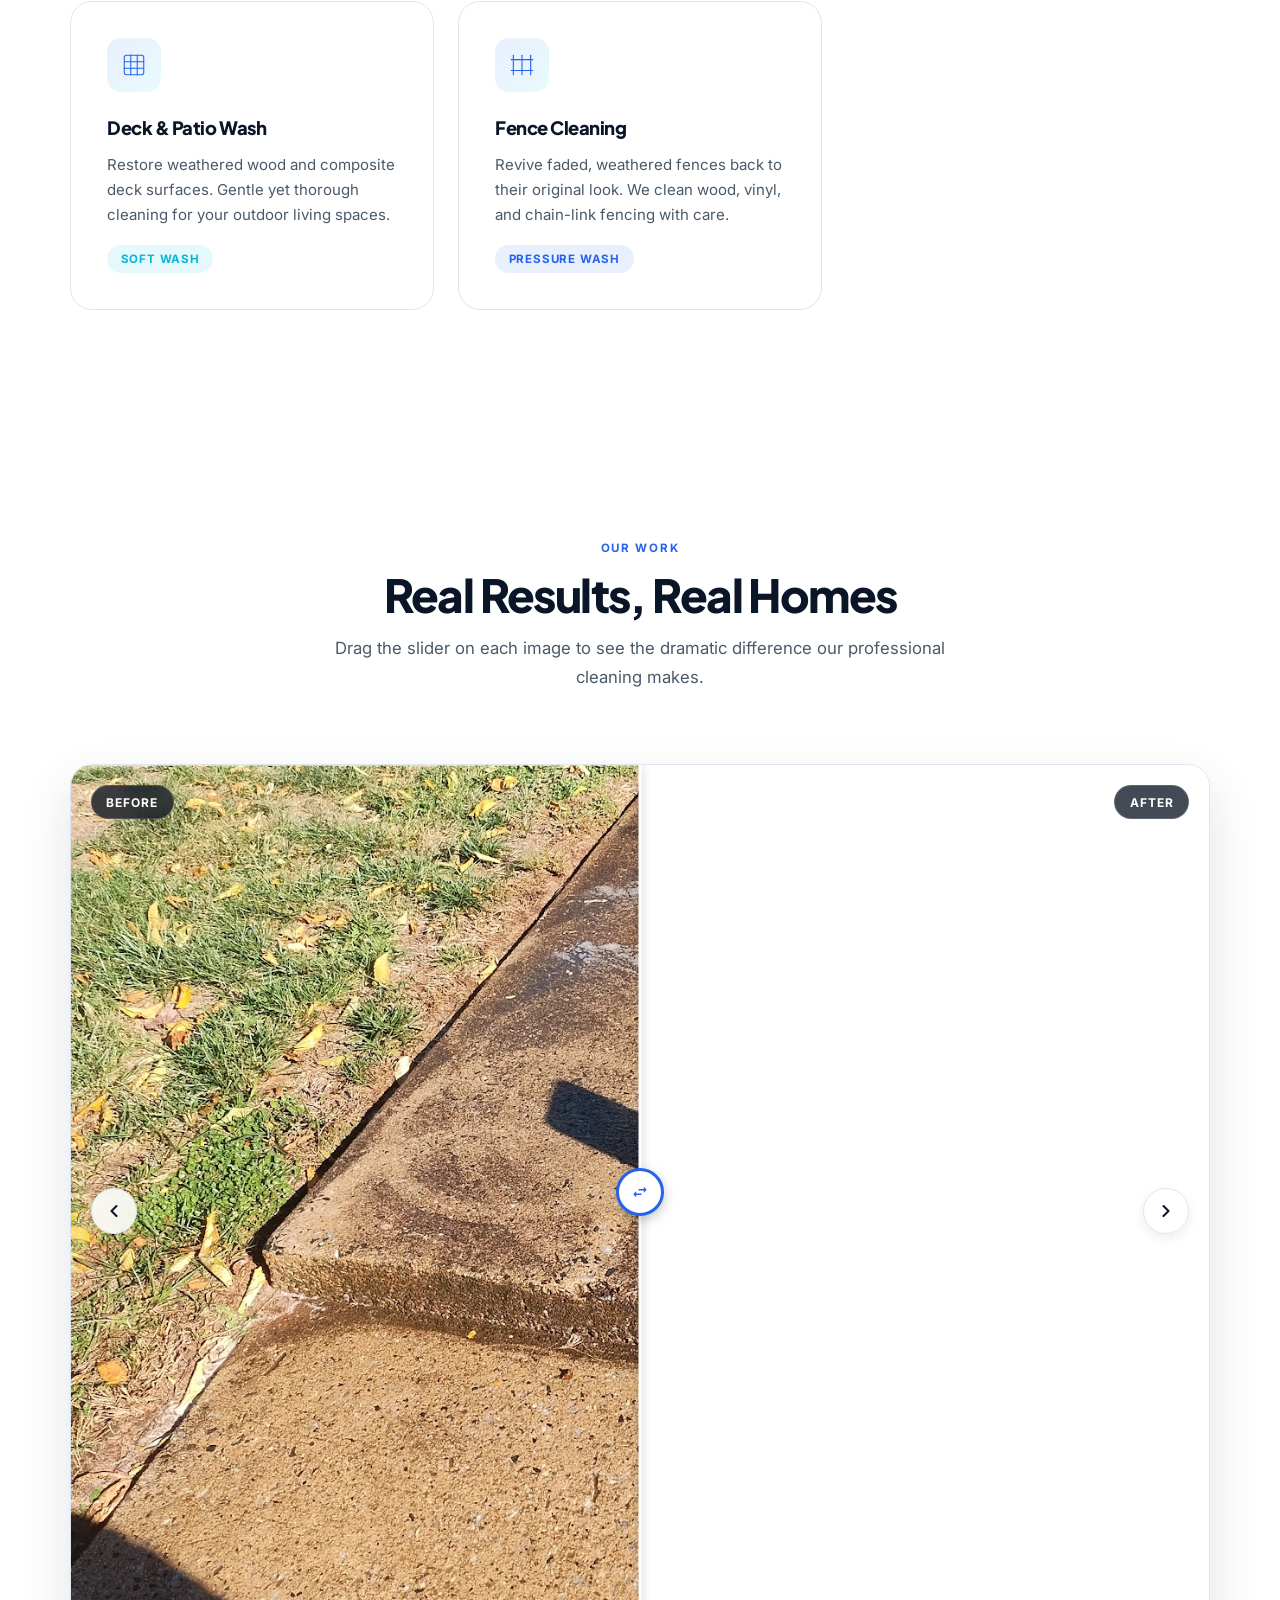
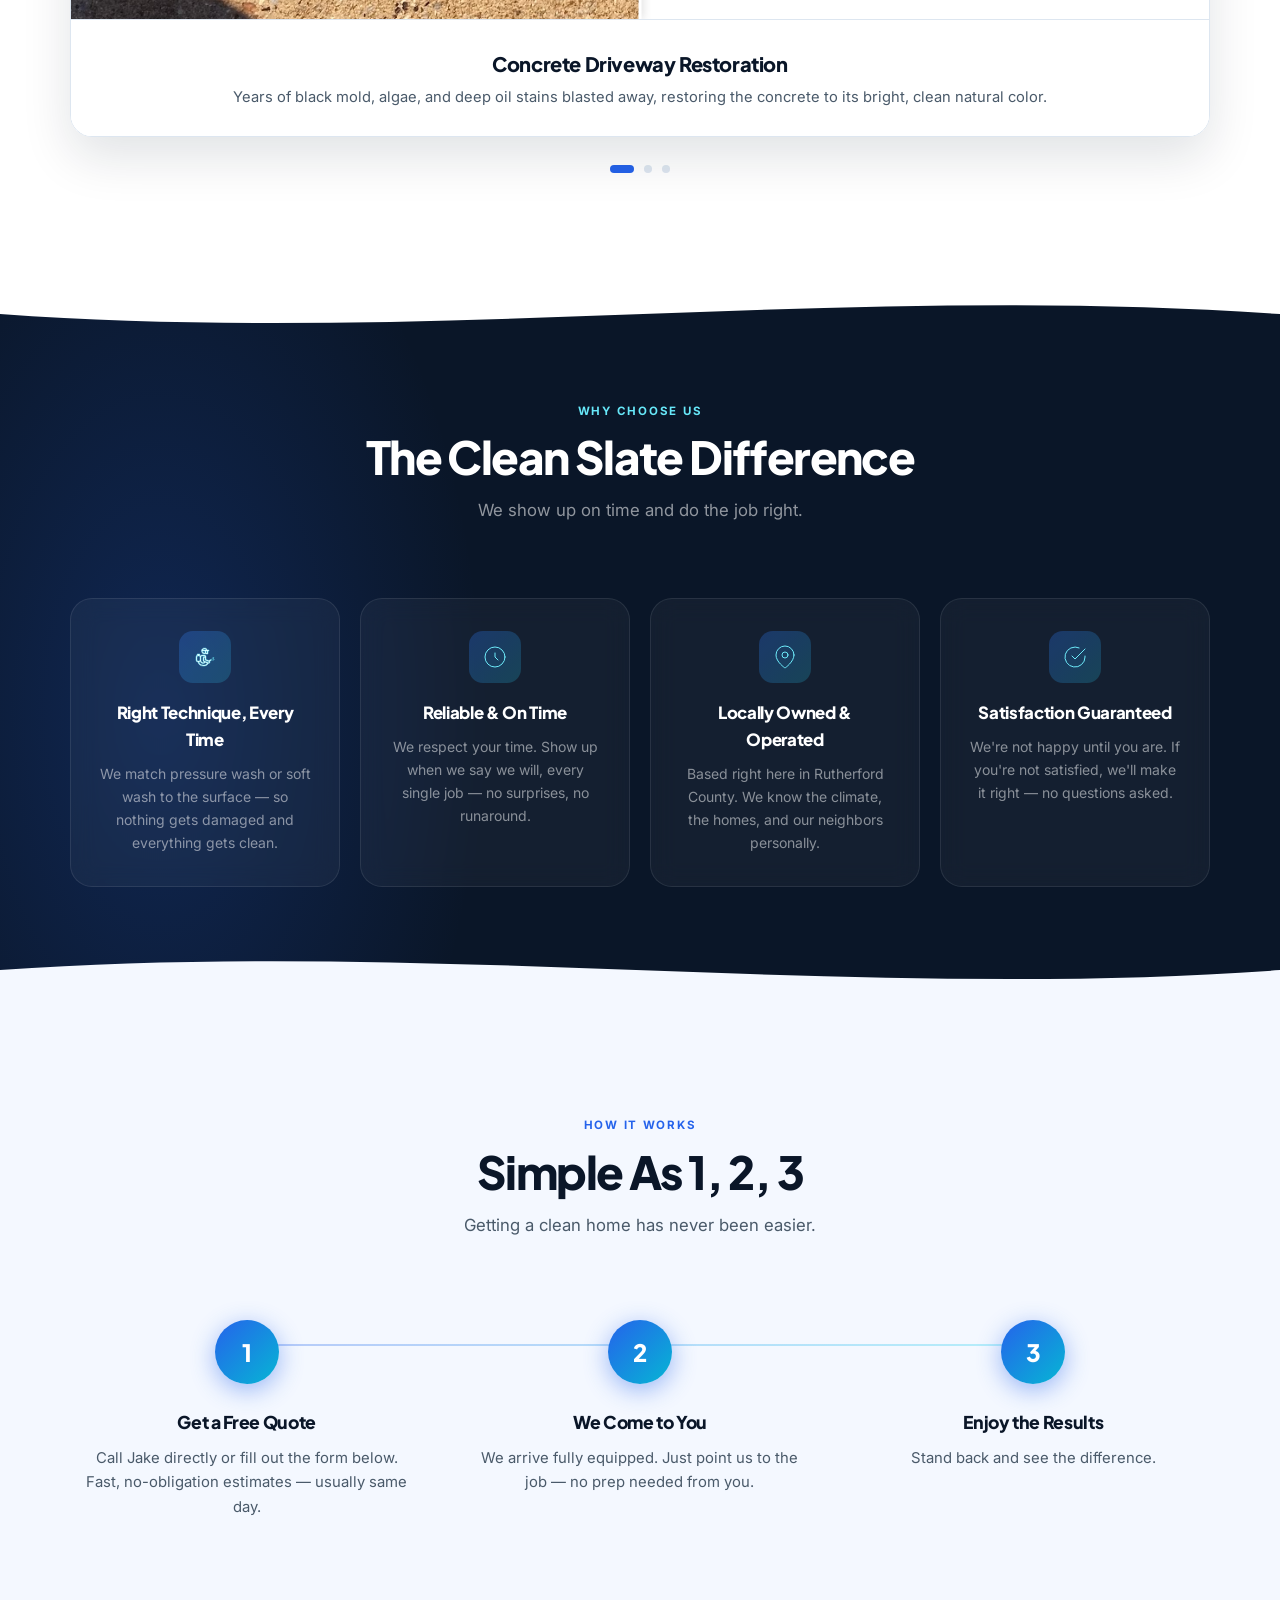
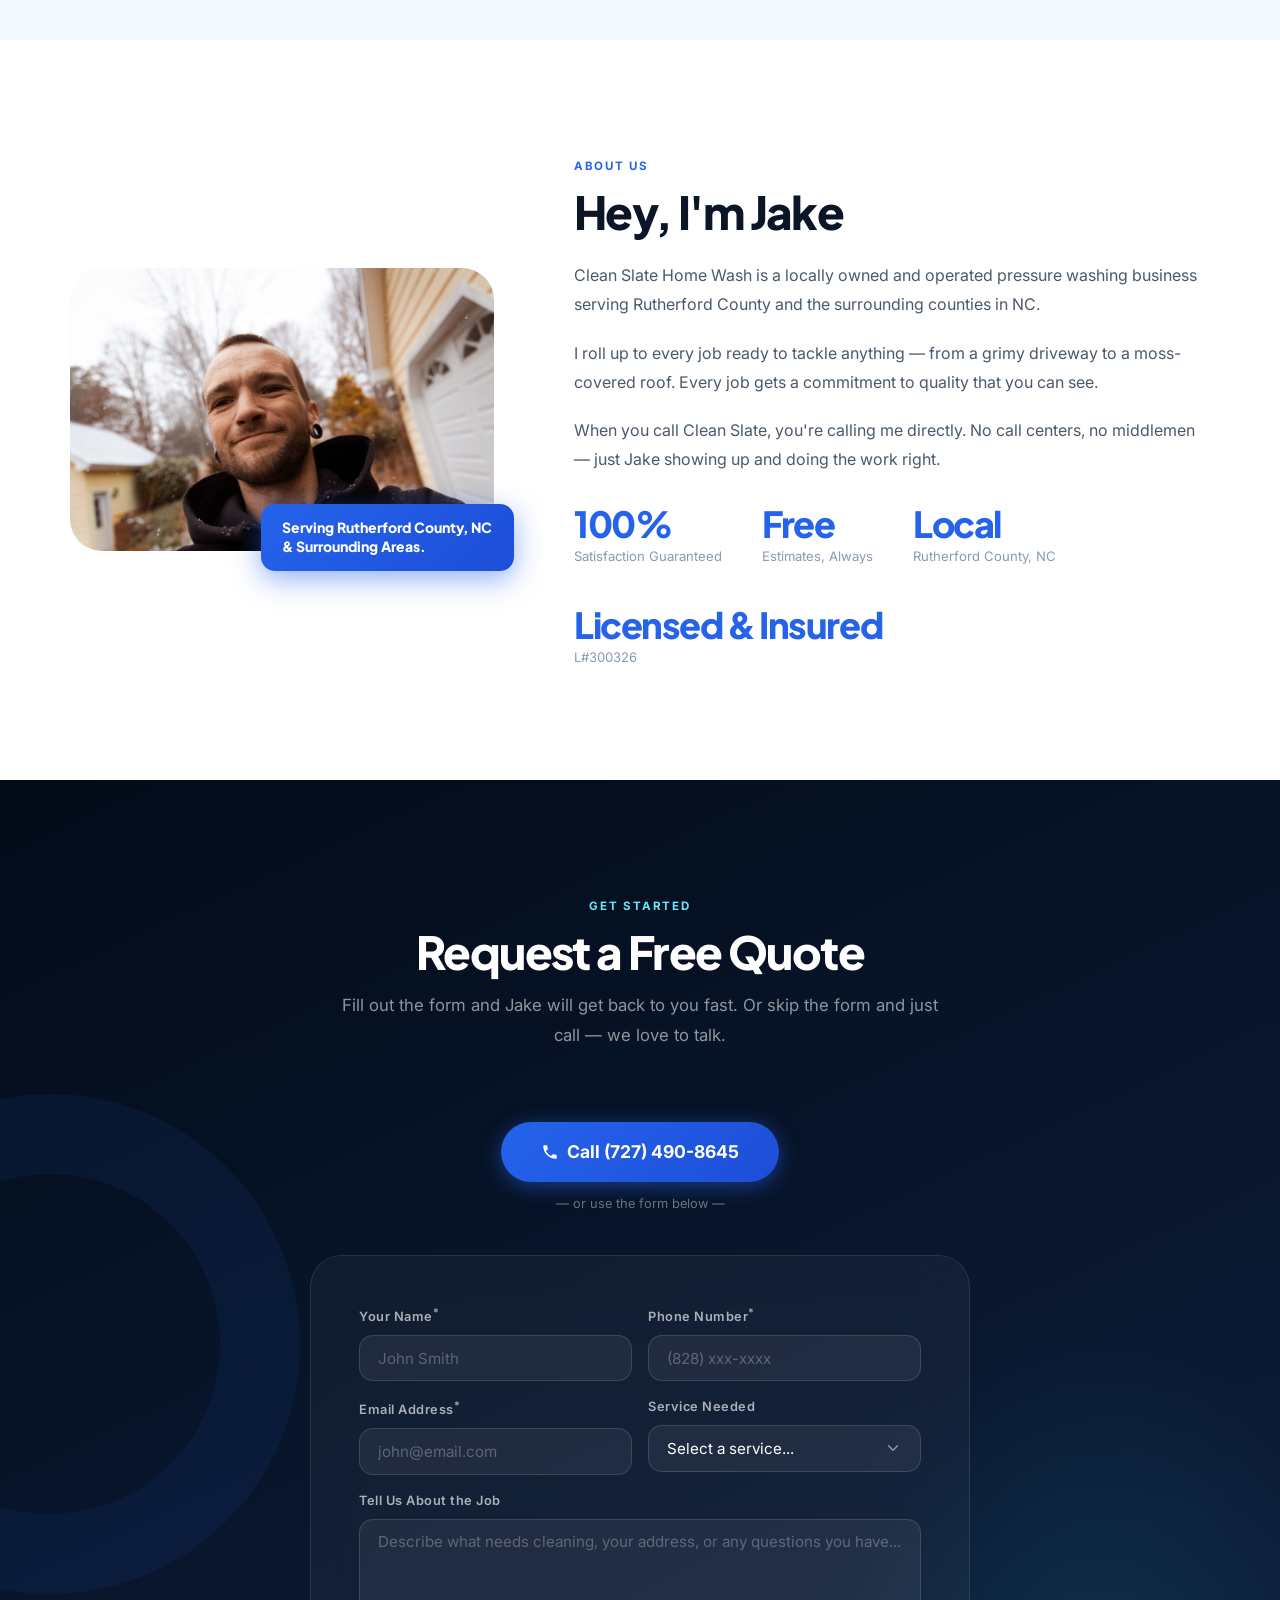
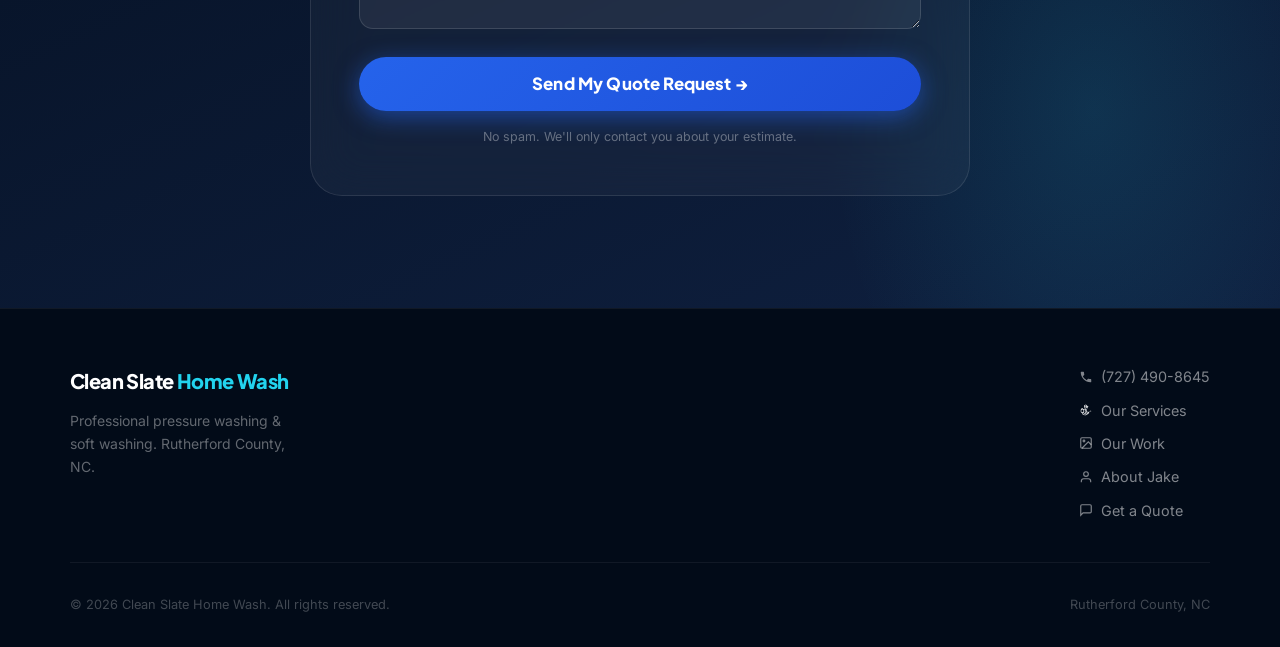
==== commit 586eea2a: "Text changes" ====
--- a/index.html
+++ b/index.html
@@ -519,14 +519,14 @@
             </div>
             <div class="form-group">
               <label for="femail">Email Address<sup>*</sup></label>
-              <input type="email" id="femail" name="email" placeholder="john@email.com" autocomplete="email"     required>
+              <input type="email" id="femail" name="email" placeholder="john@email.com" autocomplete="email" required>
             </div>
             <div class="form-group">
               <label for="fservice">Service Needed</label>
               <select id="fservice" name="service">
                 <option value="">Select a service...</option>
                 <option>Driveway &amp; Walkways</option>
-                <option>House &amp; Siding</option>
+                <option>House / Vinyl Siding</option>
                 <option>Roof Soft Wash</option>
                 <option>Deck &amp; Patio</option>
                 <option>Fence Cleaning</option>
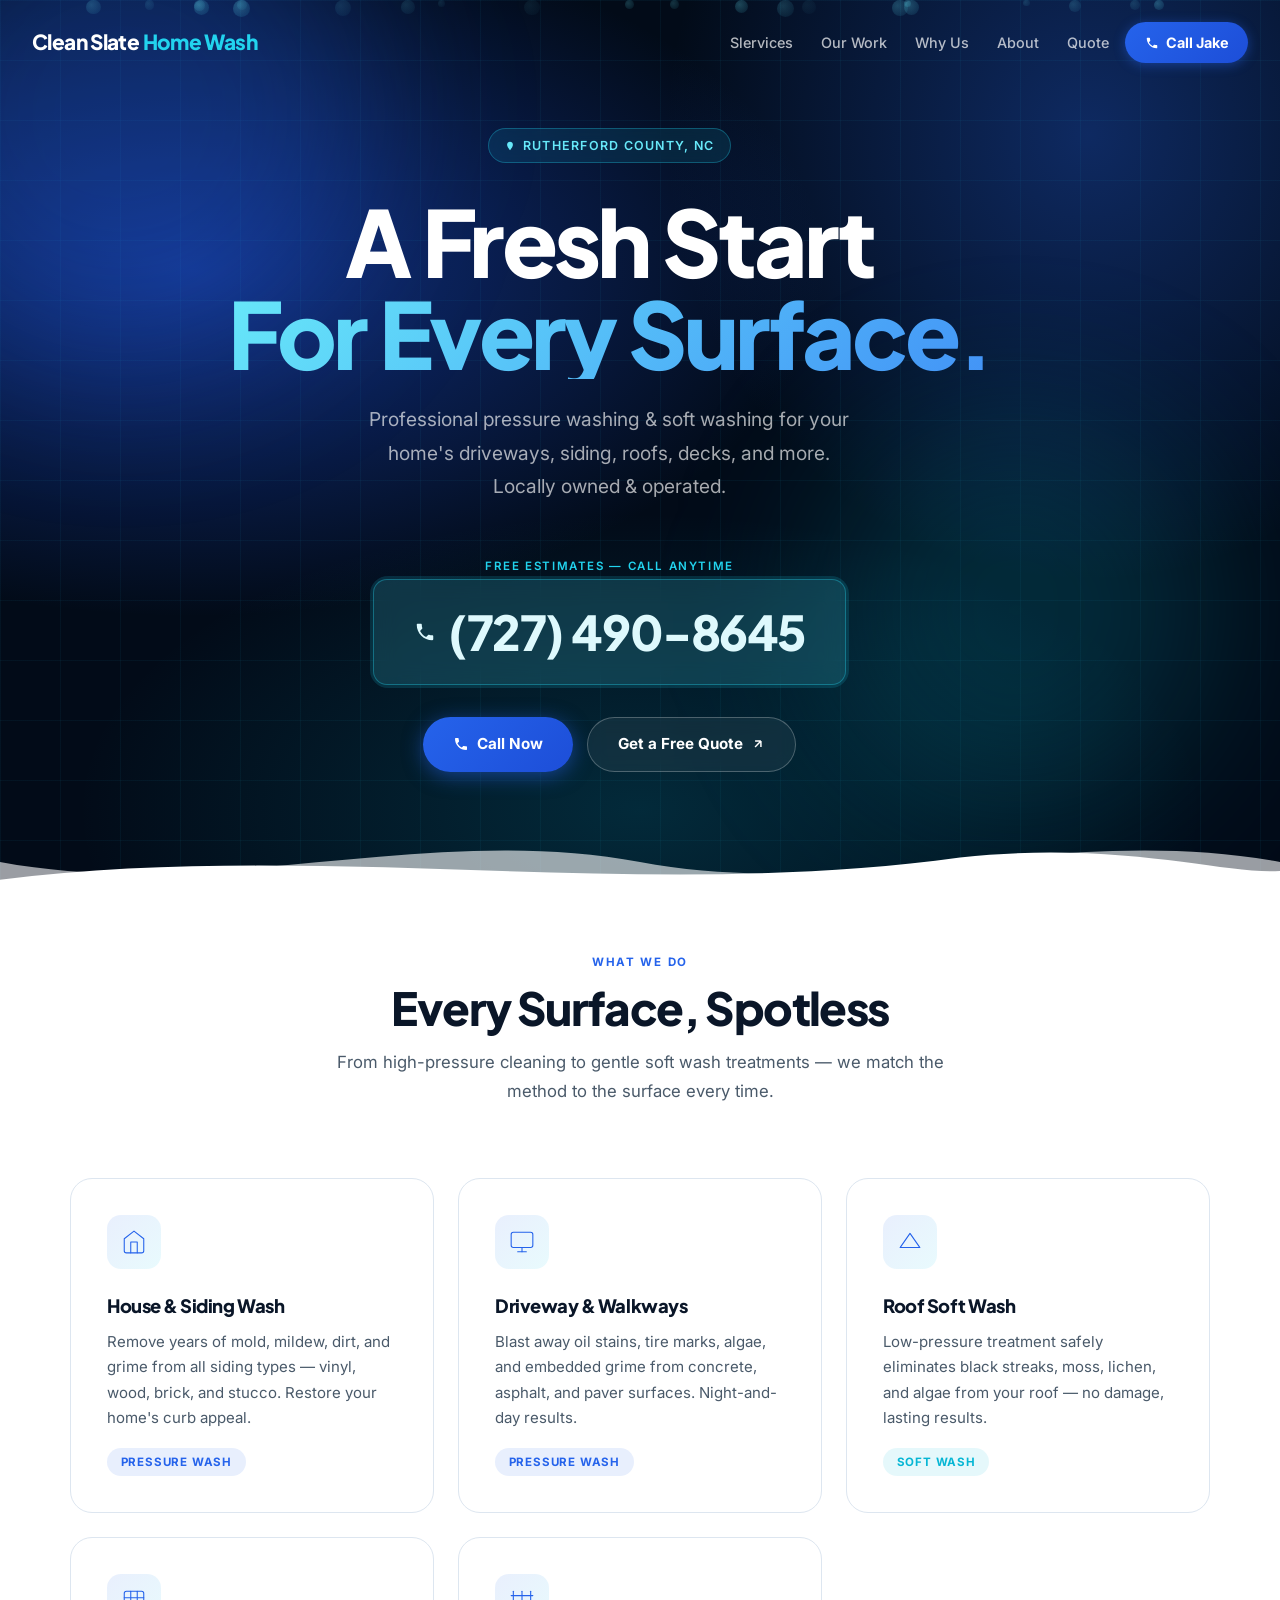
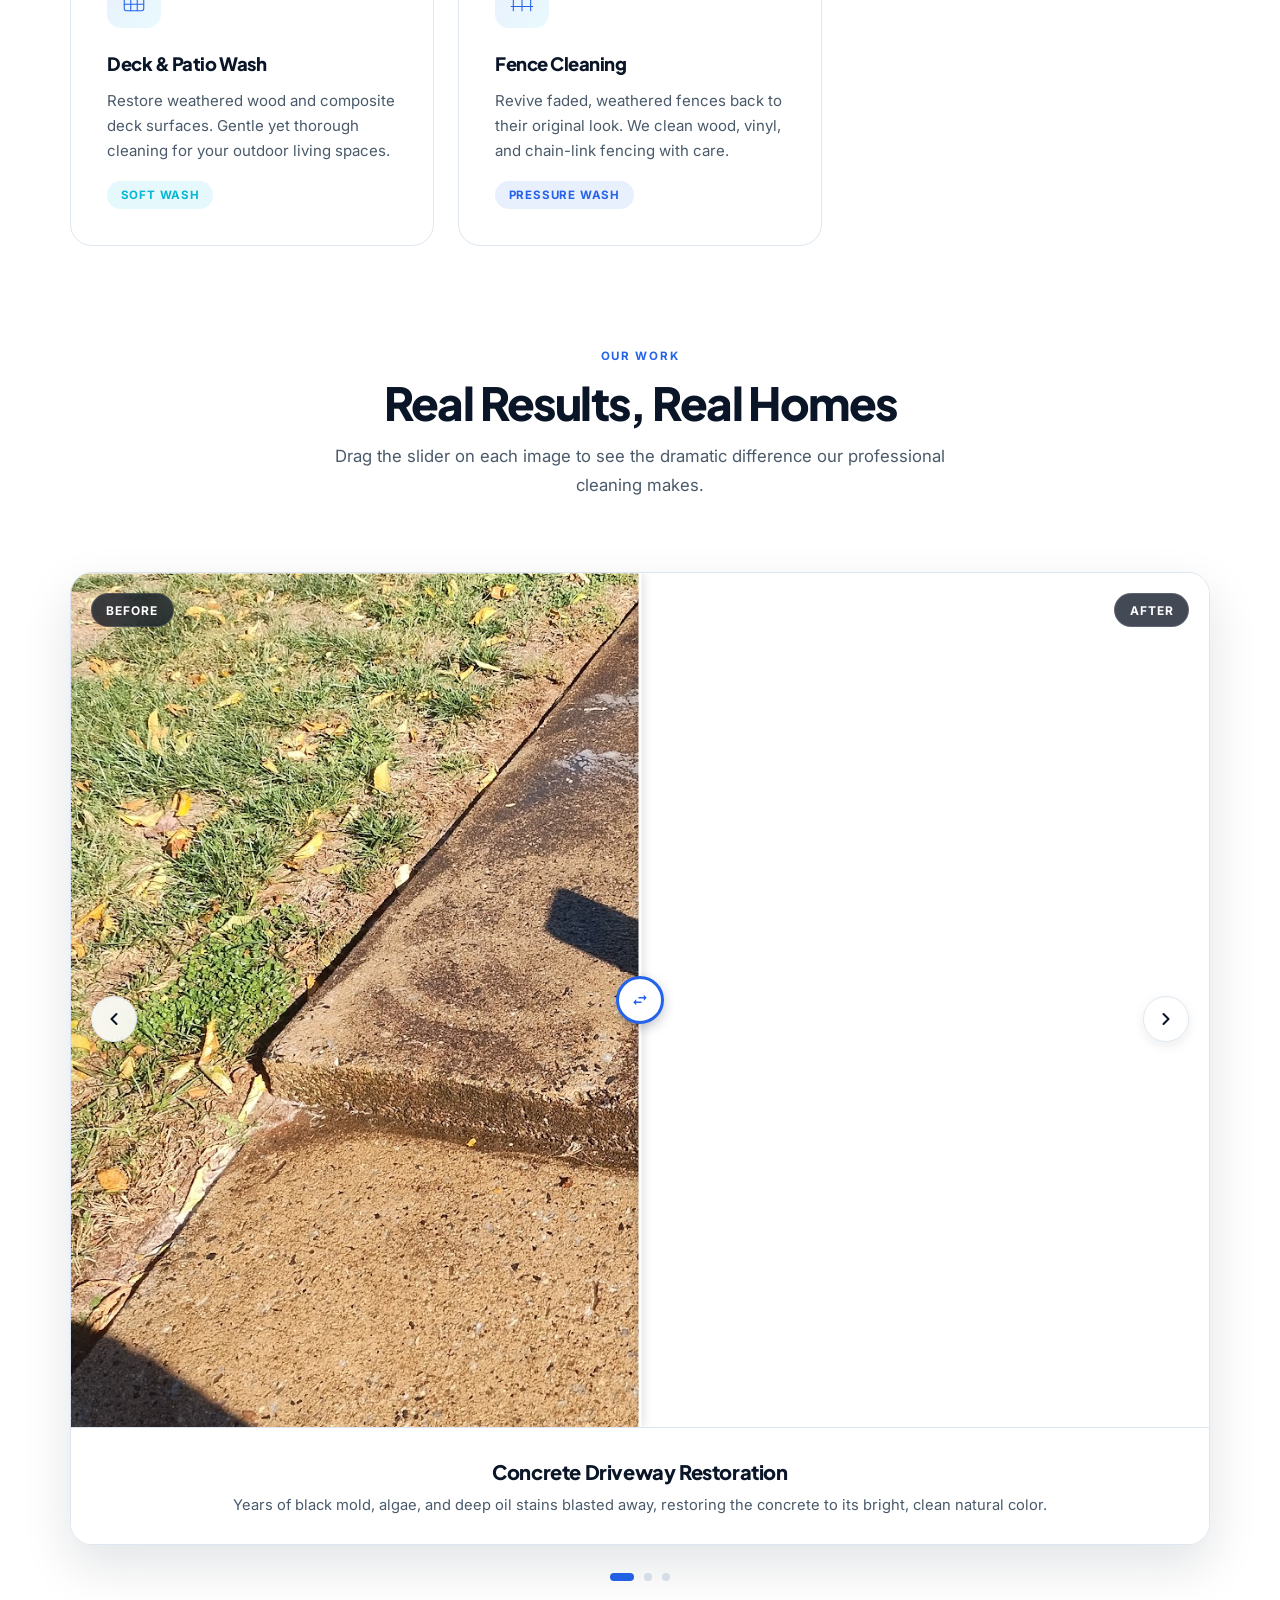
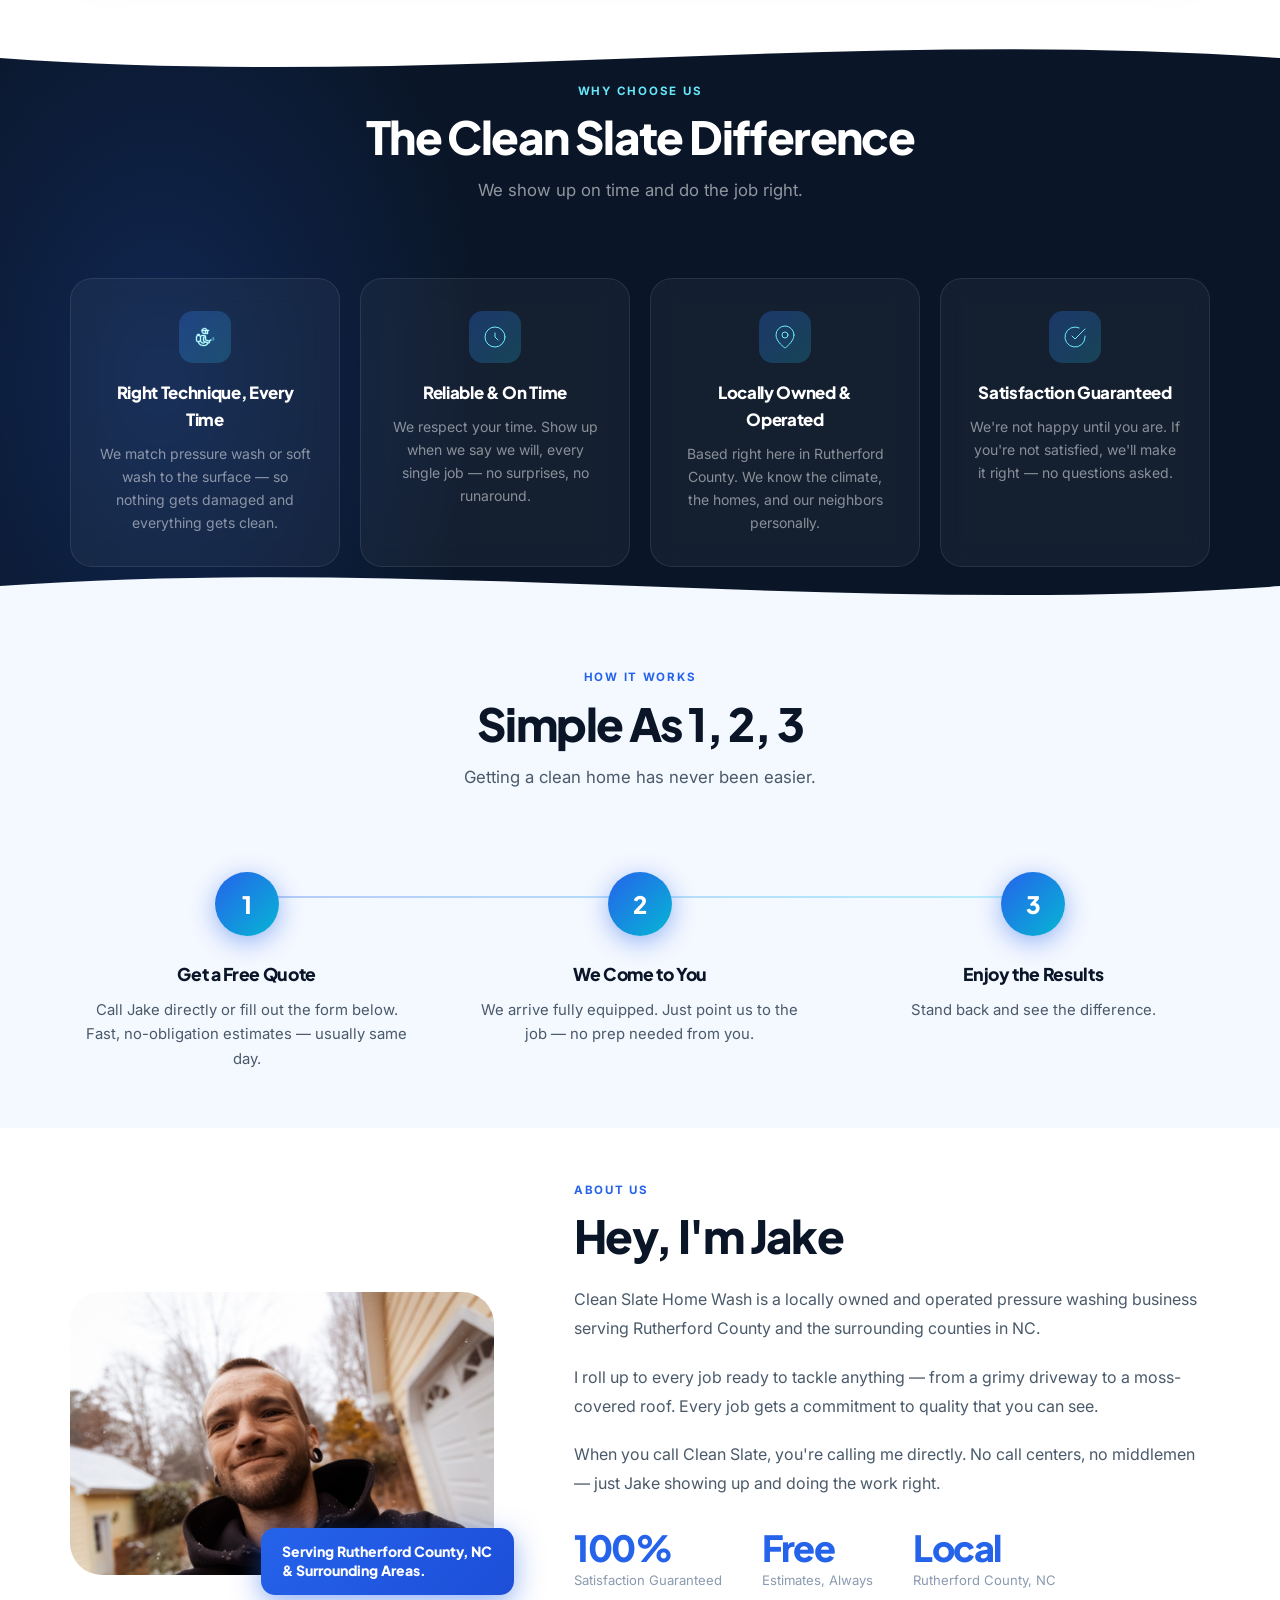
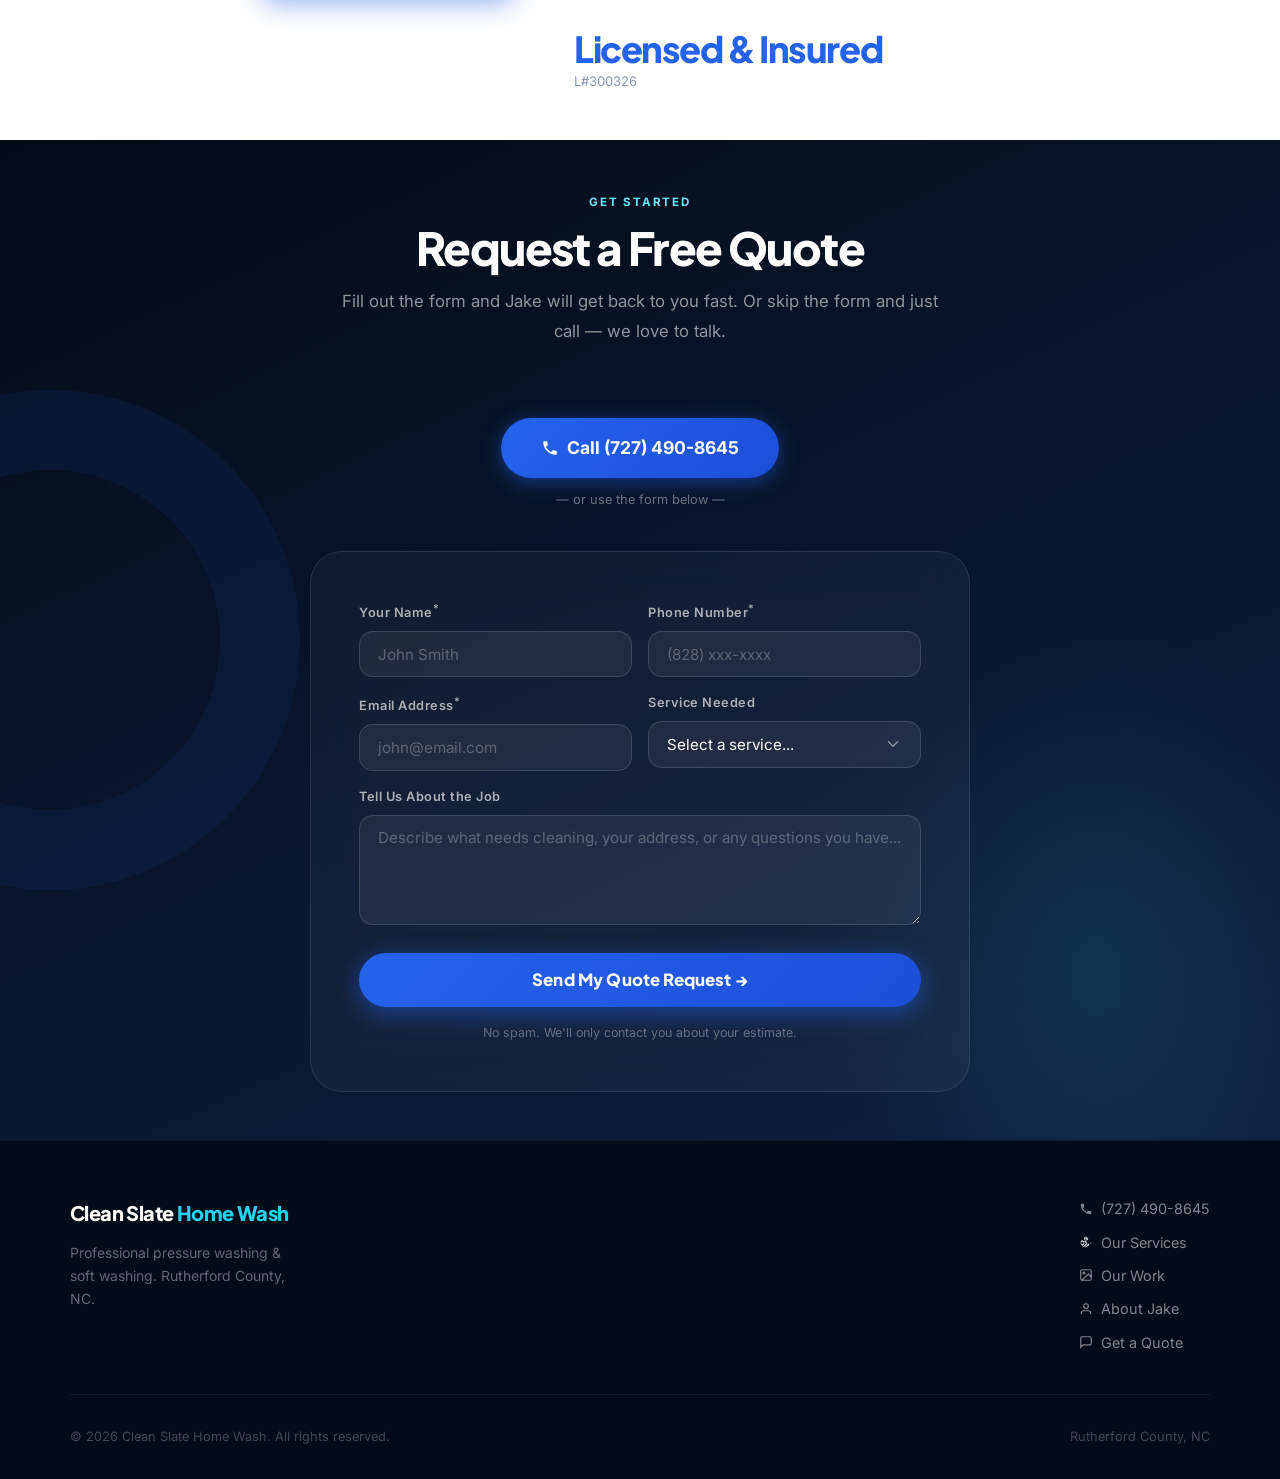
==== commit cbcab485: "slervices" ====
--- a/index.html
+++ b/index.html
@@ -22,7 +22,7 @@
     <a href="#hero" class="nav-logo">Clean Slate <span>Home Wash</span></a>
     <div class="nav-right">
       <ul class="nav-links">
-        <li><a href="#services">Services</a></li>
+        <li><a href="#services">Slervices</a></li>
         <li><a href="#showcase">Our Work</a></li>
         <li><a href="#why-us">Why Us</a></li>
         <li><a href="#about">About</a></li>
--- a/style.css
+++ b/style.css
@@ -40,7 +40,7 @@
 
     body {
       font-family: var(--font-body);
-      background: var(--cyan-300);
+      background: var(--white);
       color: var(--navy-800);
       overflow-x: hidden;
       line-height: 1.6;
@@ -505,7 +505,7 @@
     }
 
     .section-pad {
-      padding: 7rem 0;
+      padding: 3rem 0;
     }
 
     .section-header {
@@ -1299,8 +1299,8 @@
     }
 
     .carousel-slide {
-      min-width: 100%;
-      flex-shrink: 0;
+      flex: 0 0 100%;
+      min-width: 0;
       box-sizing: border-box;
       position: relative;
       background: var(--white);
@@ -1542,6 +1542,7 @@
         display: none;
       }
     }
+ 
     /* ===== Tilt-reactive glow — one shared light for all cards =====
        The JS (end of <body>) computes a single light point in viewport
        space and writes each card's pixel offset to it into --lx/--ly.
@@ -1567,4 +1568,5 @@
         rgba(0, 180, 216, 0.10) 45%,
         transparent 75%
       );
-    }+    }
+  
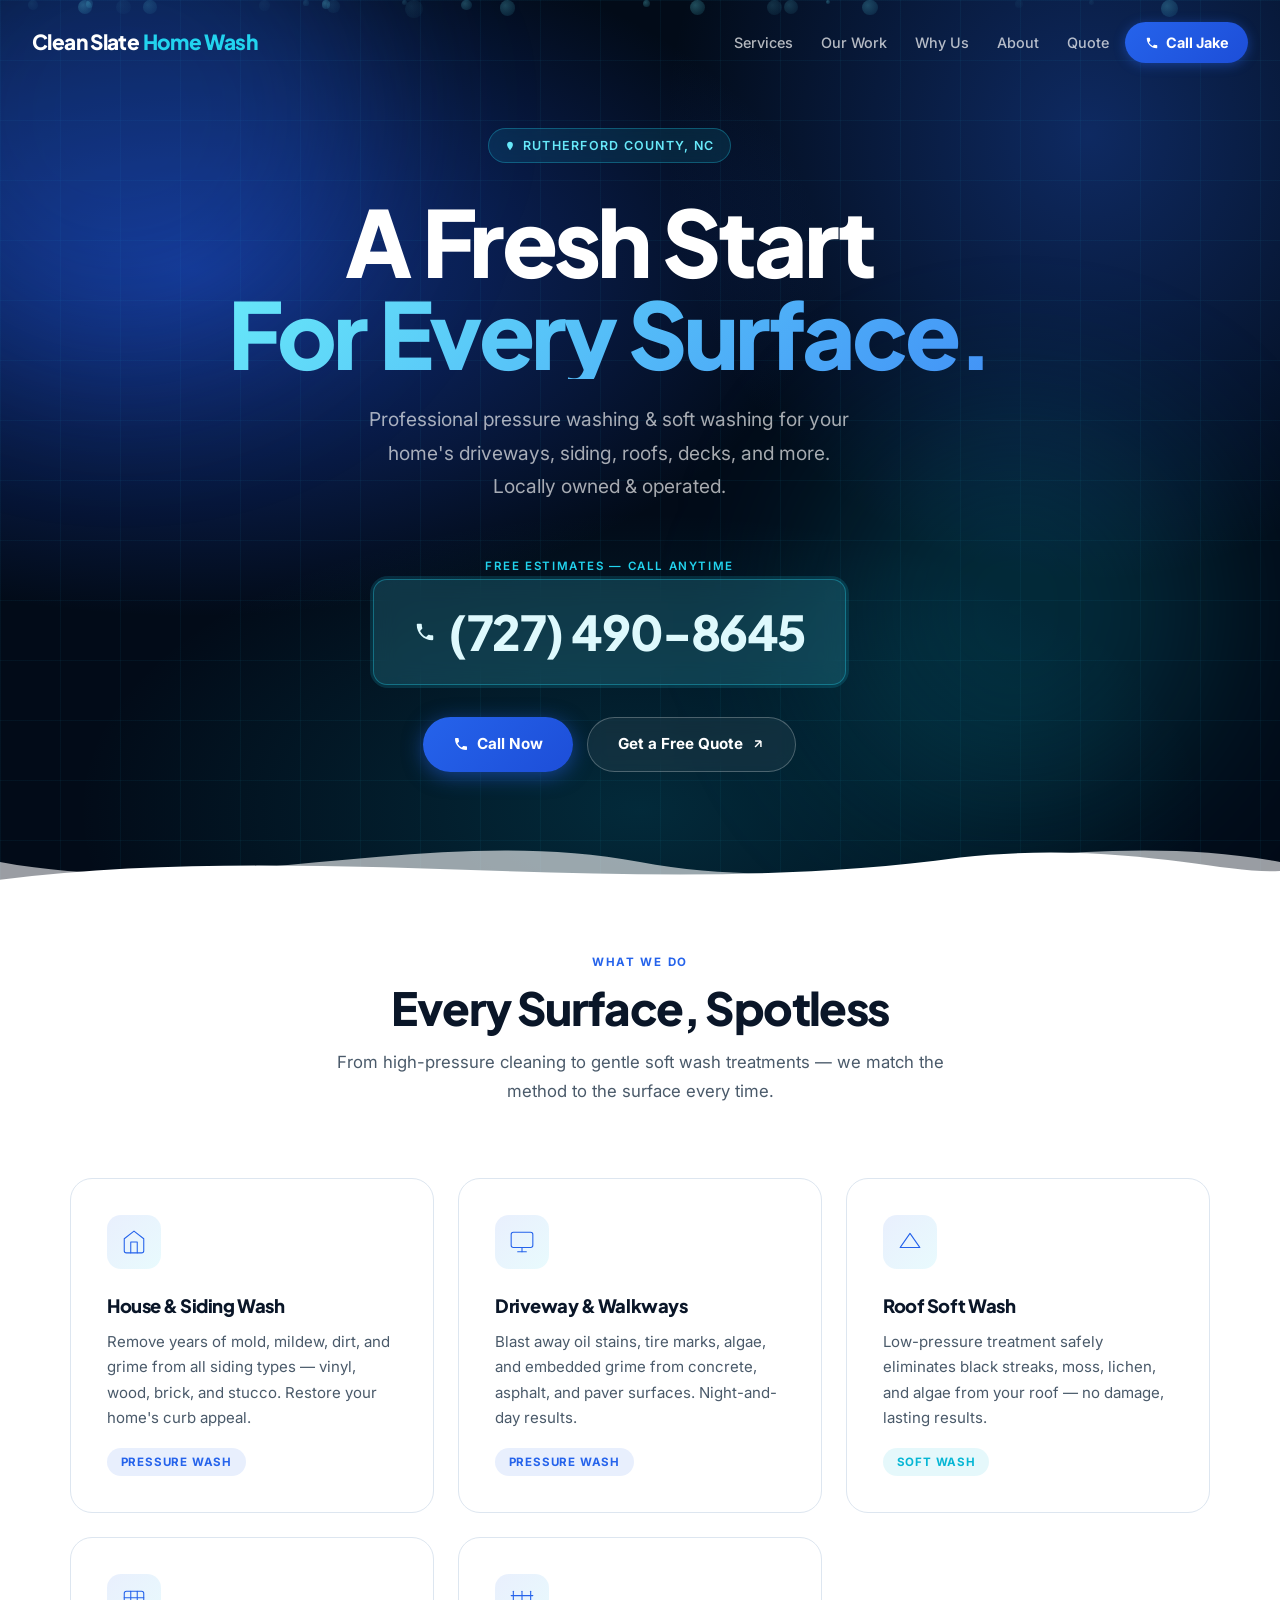
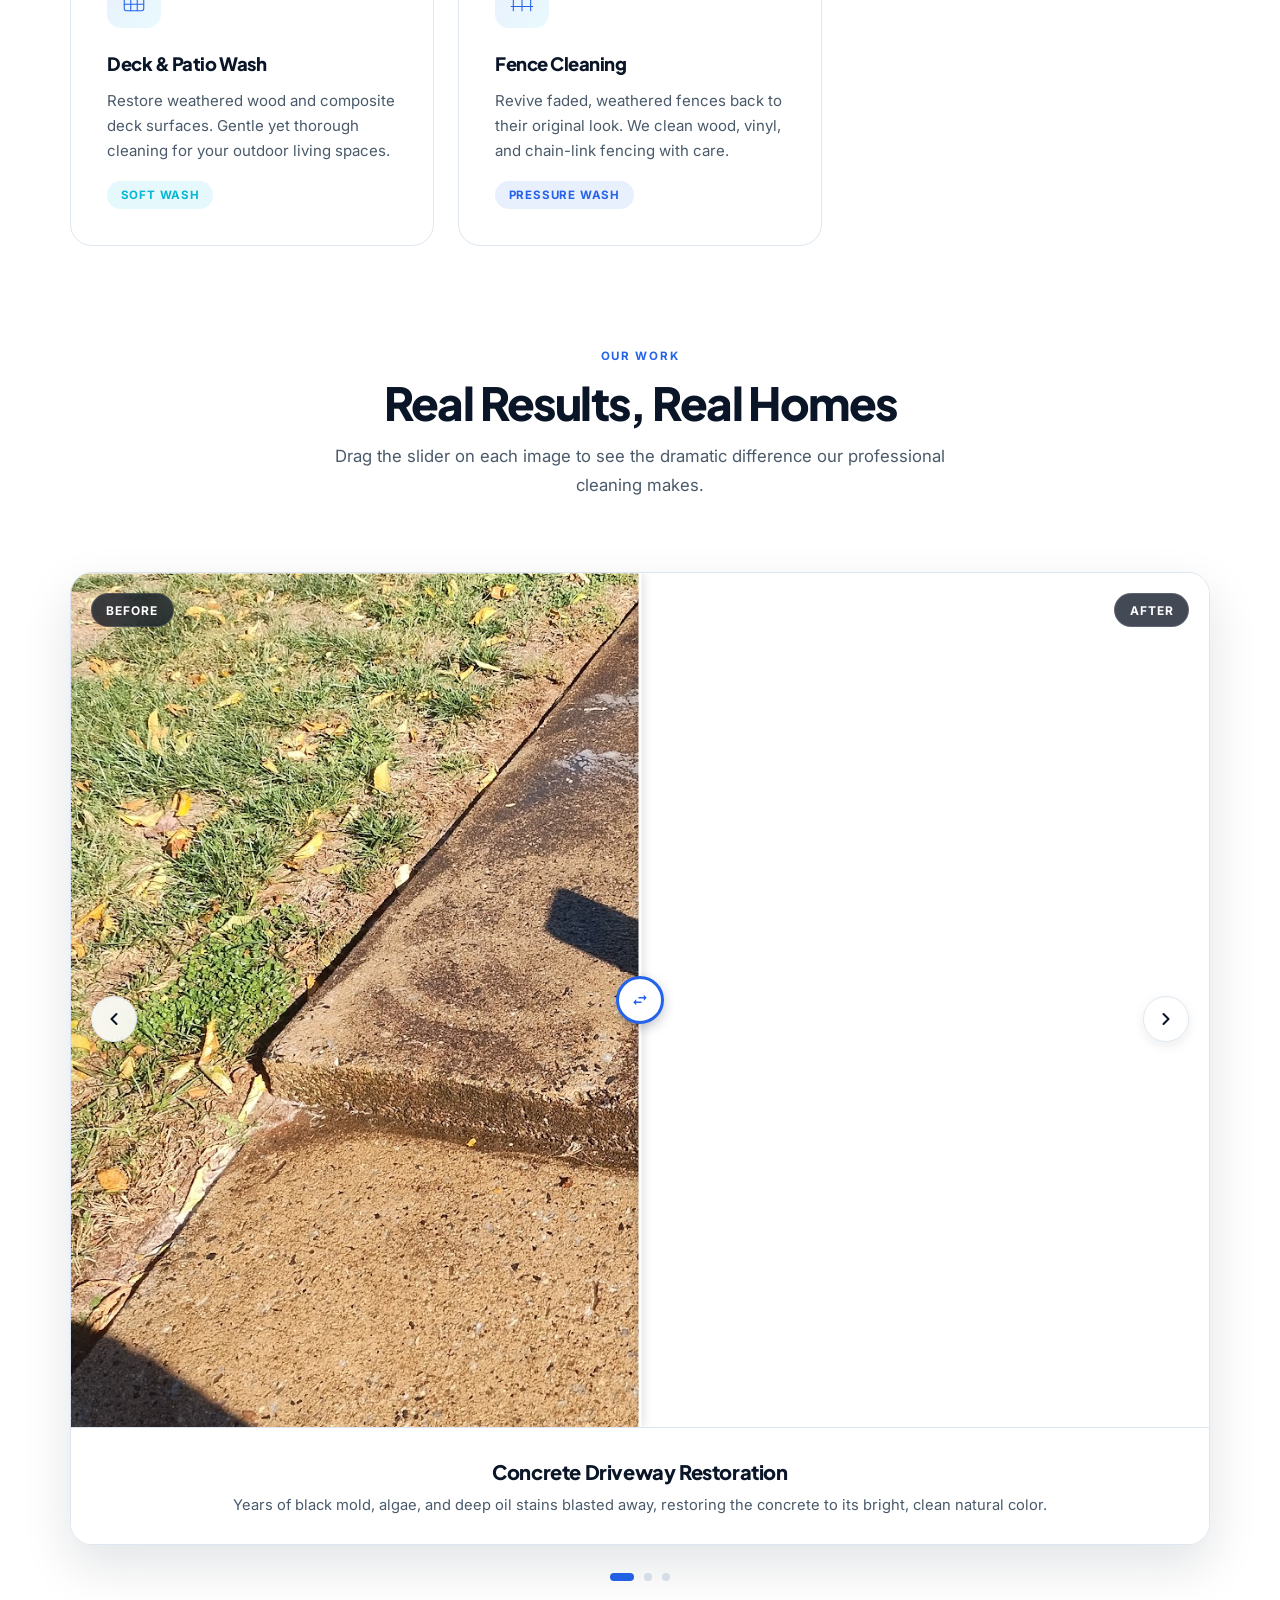
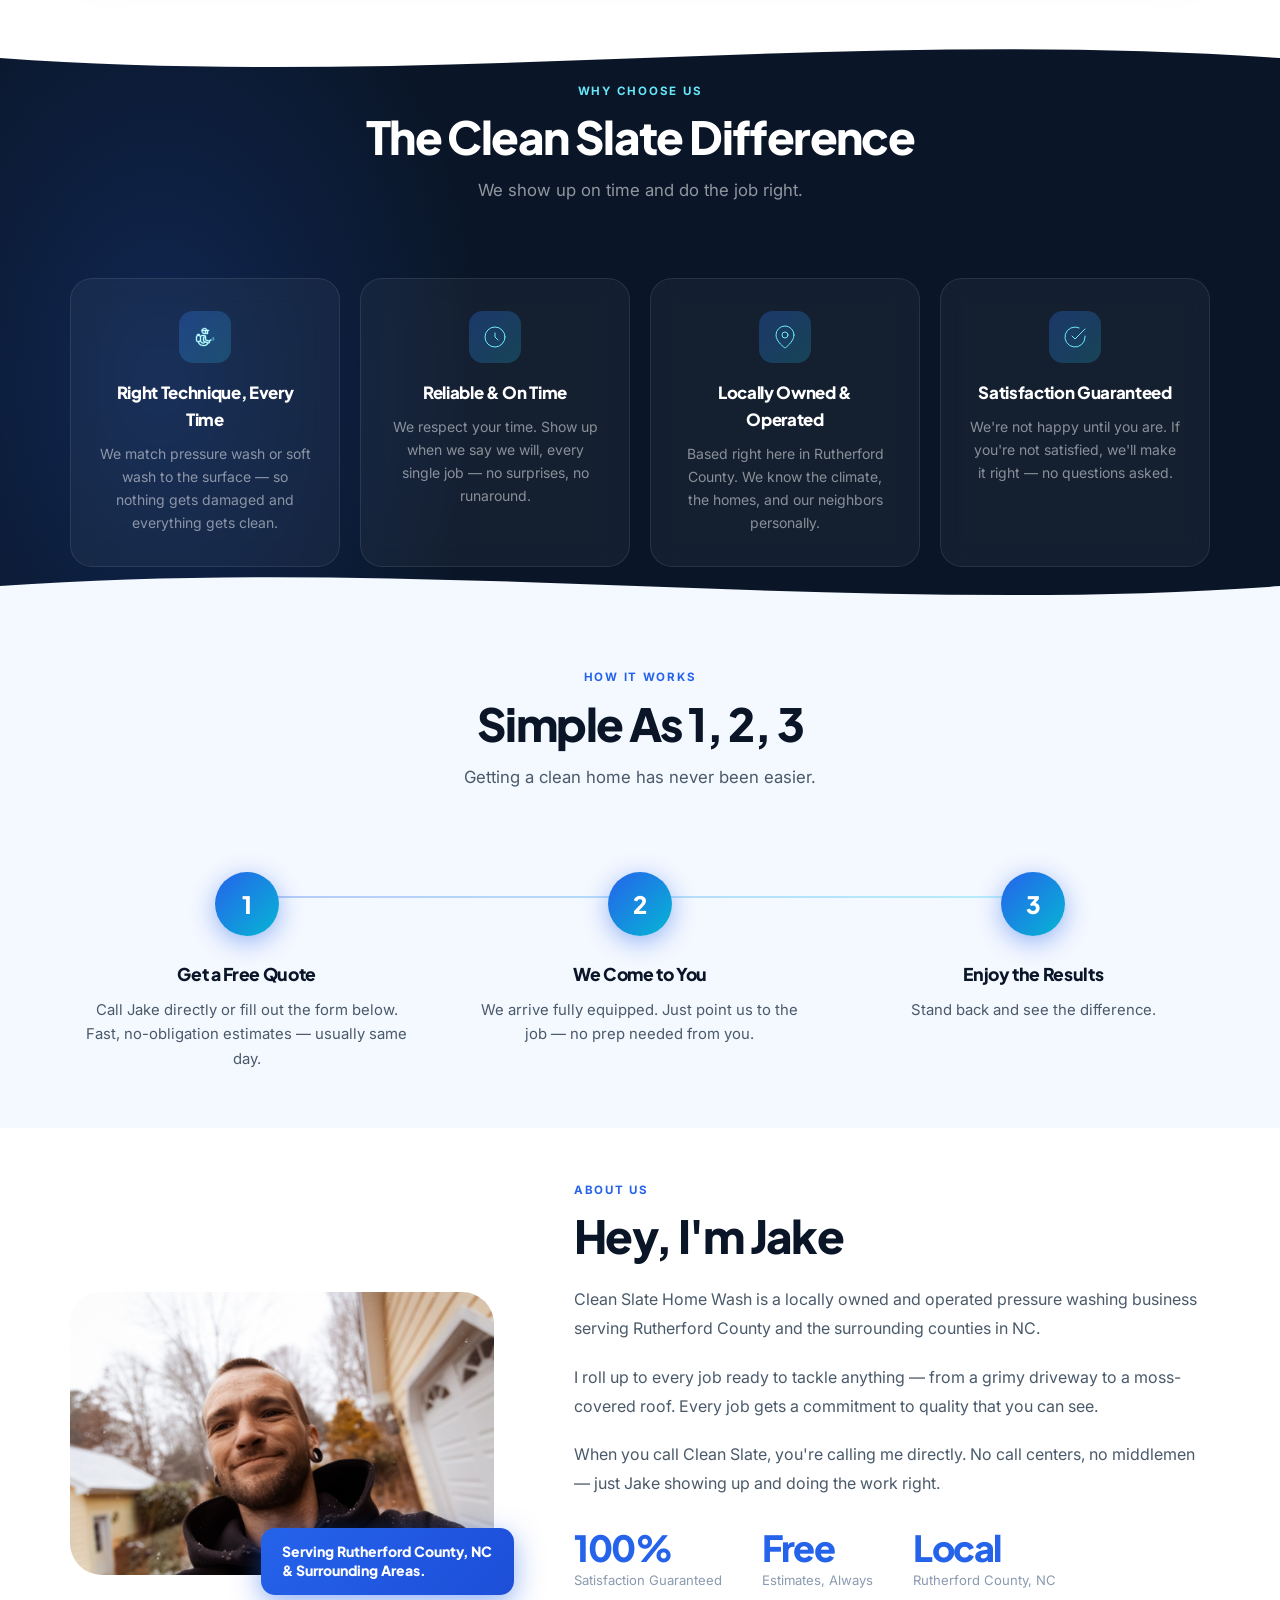
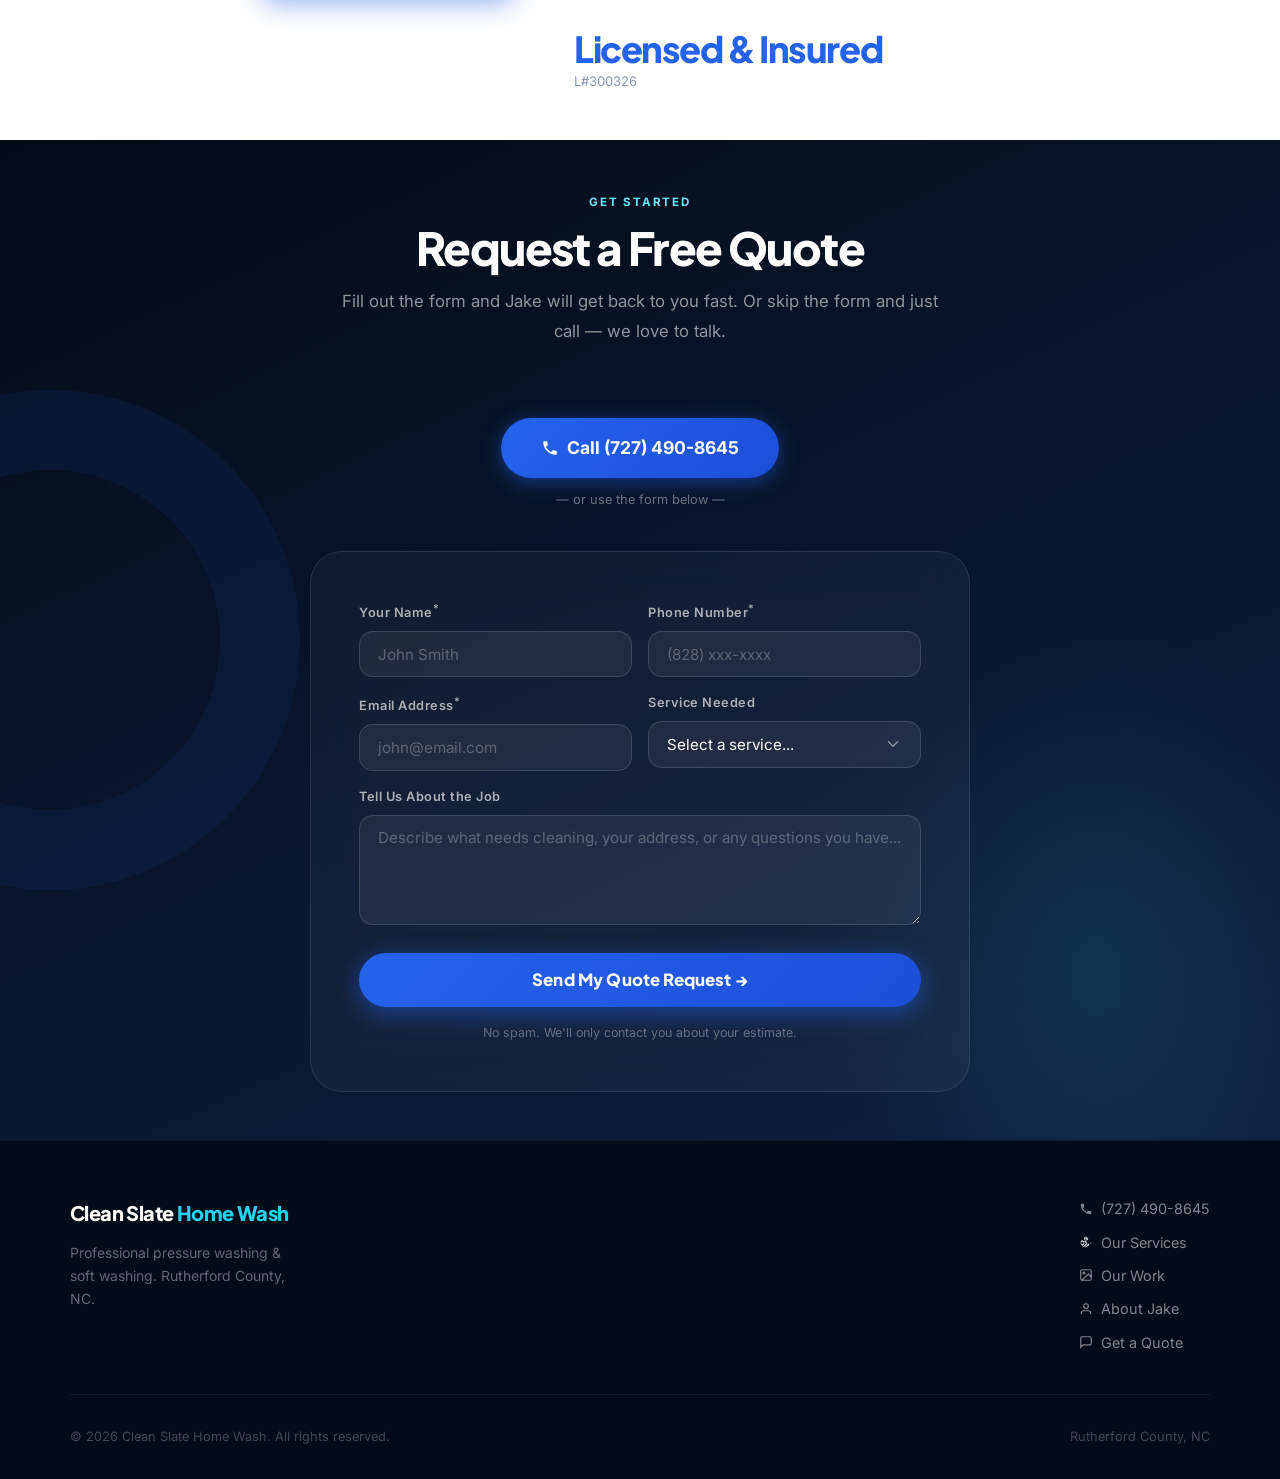
==== commit 34c7cc55: "undo slervices" ====
--- a/index.html
+++ b/index.html
@@ -22,7 +22,7 @@
     <a href="#hero" class="nav-logo">Clean Slate <span>Home Wash</span></a>
     <div class="nav-right">
       <ul class="nav-links">
-        <li><a href="#services">Slervices</a></li>
+        <li><a href="#services">Services</a></li>
         <li><a href="#showcase">Our Work</a></li>
         <li><a href="#why-us">Why Us</a></li>
         <li><a href="#about">About</a></li>
